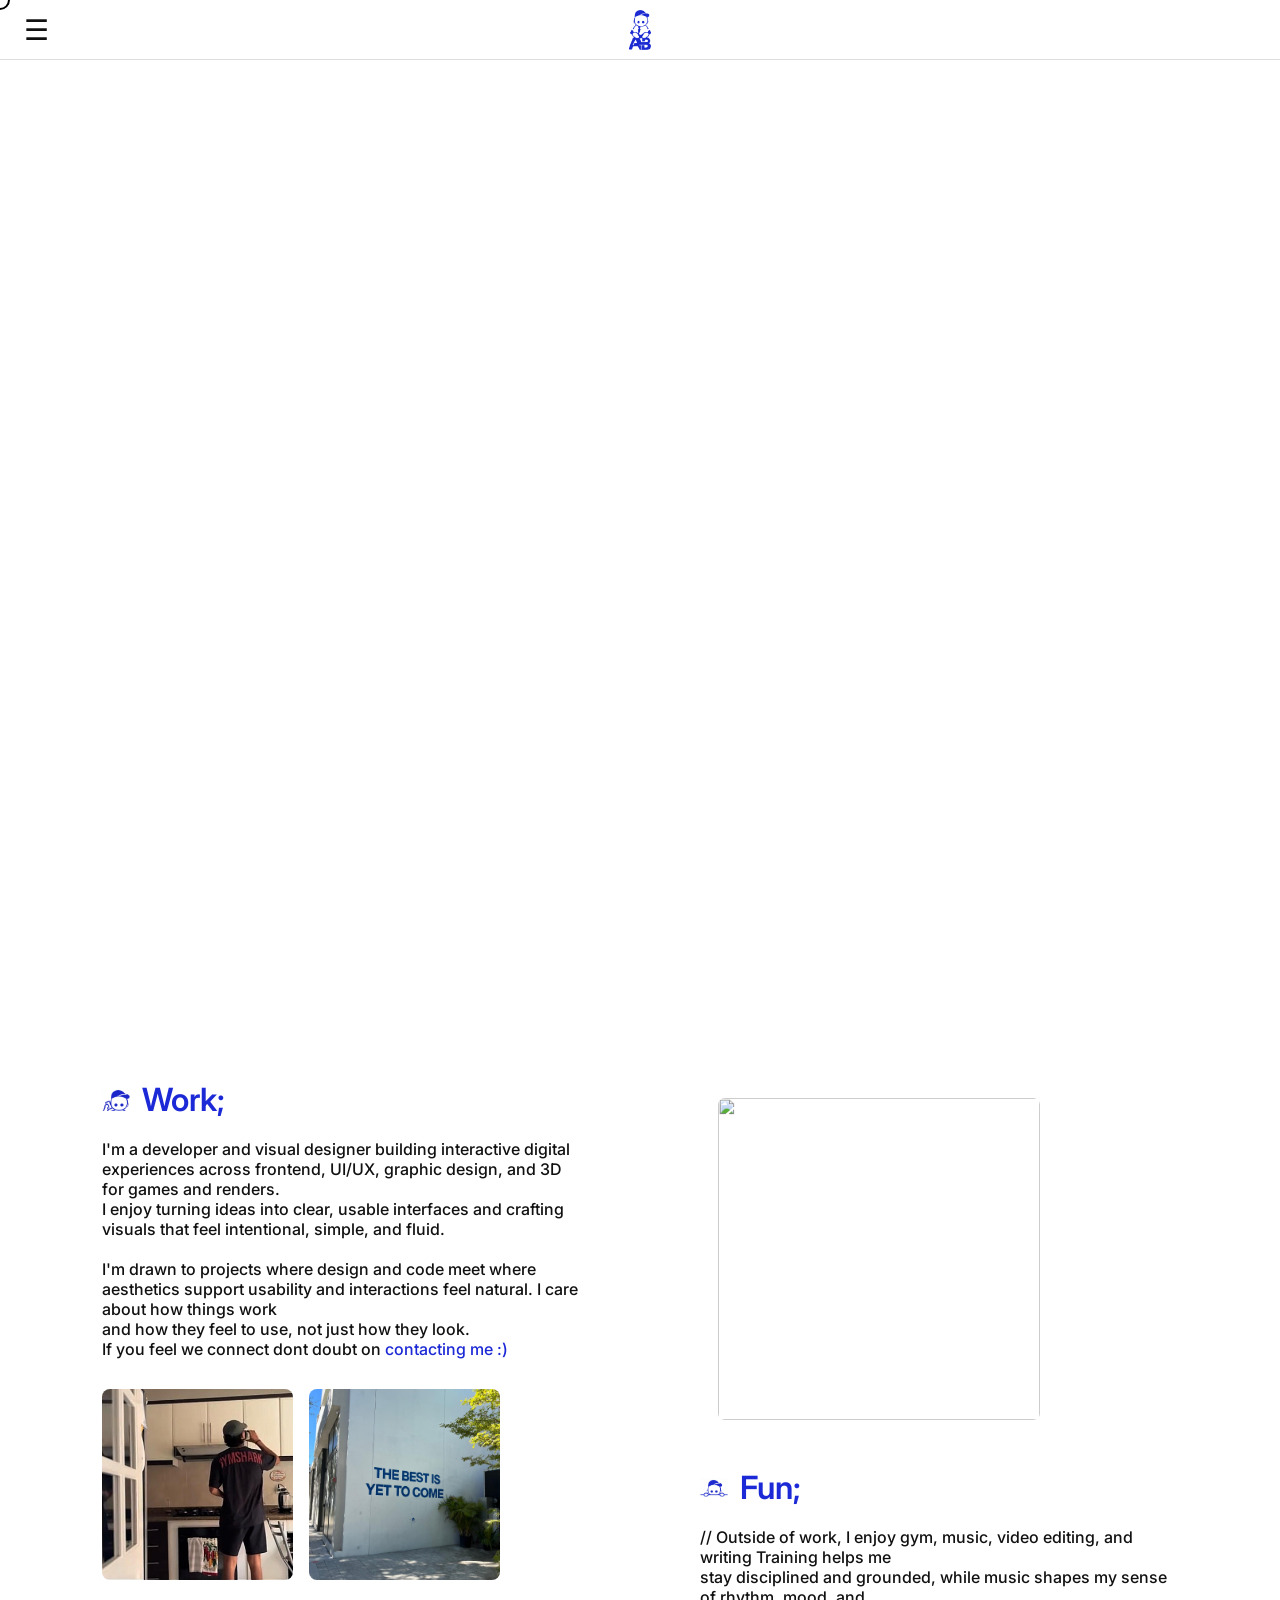
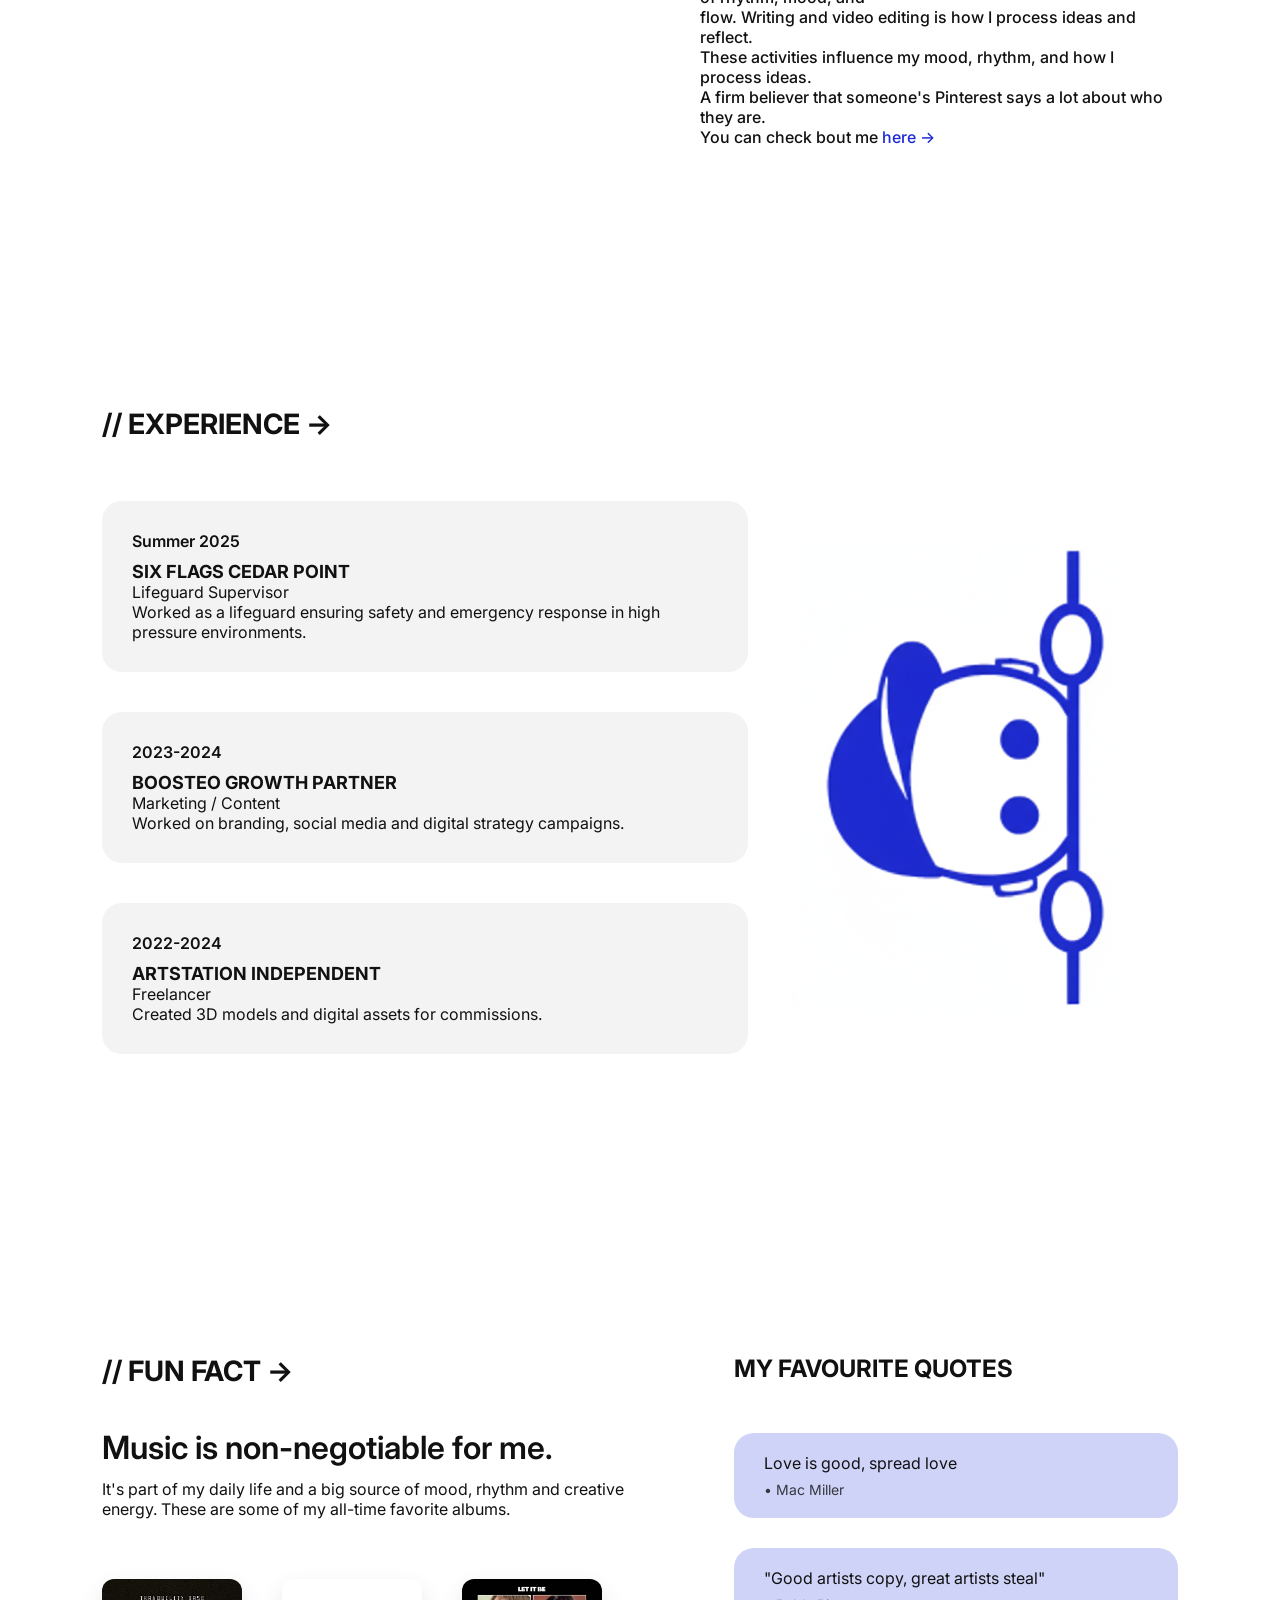
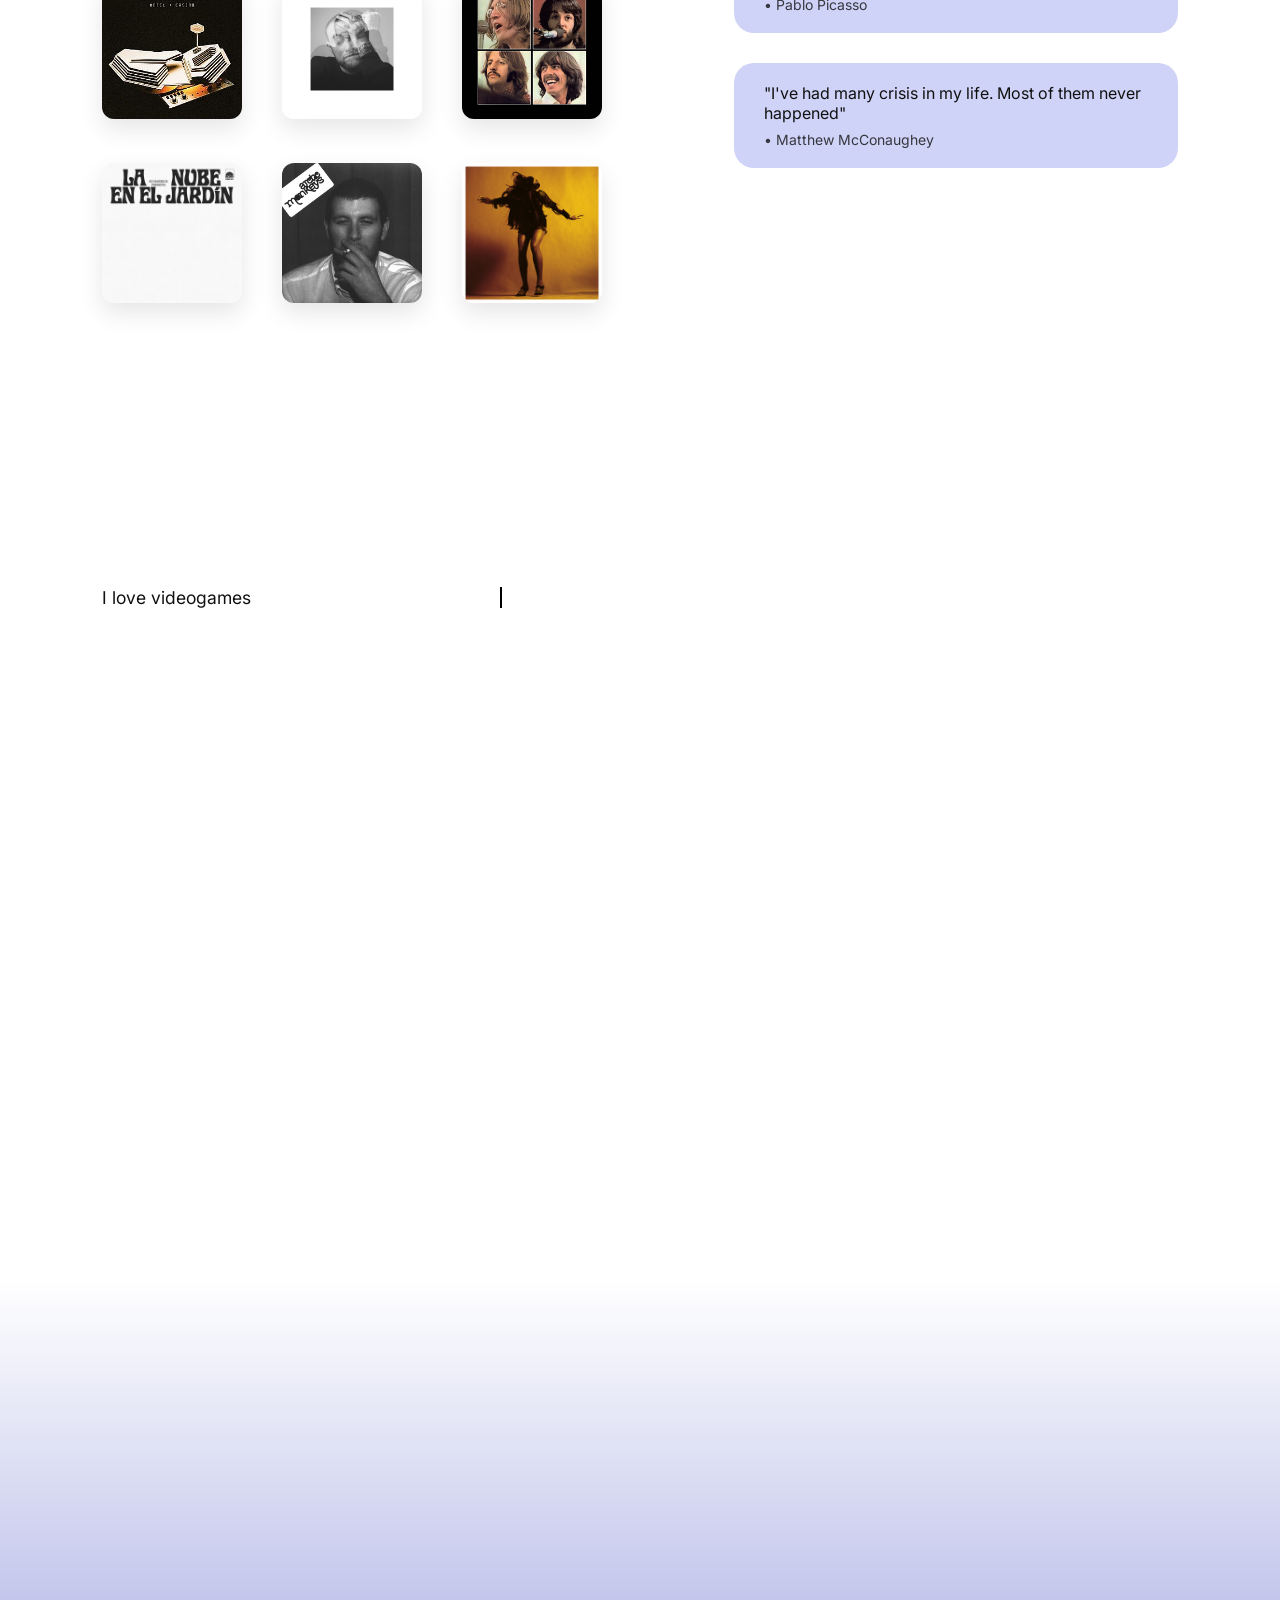
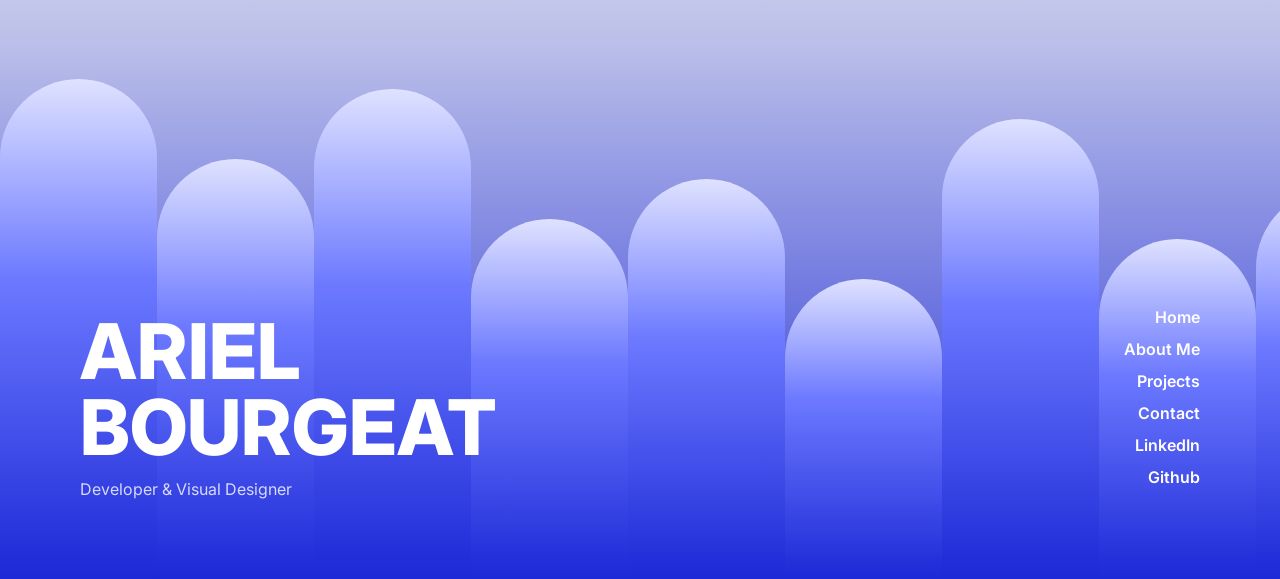
==== About.html @ d5c28a36 "Add files via upload" ====
<!DOCTYPE html>

<body id="about">
    <head>
        <meta charset="UTF-8" />
        <meta name="viewport" content="width=device-width, initial-scale=1.0"/>
        <title>Ariel Bourgeat - About</title>
        <link rel="stylesheet" href="about.css">
        <link rel="stylesheet" href="styles.css">
        <link rel="icon" type="png" href="Images/Ariel_Logo-removebg-preview.png">
        <link rel="preconnect" href="https://fonts.googleapis.com">
        <link rel="preconnect" href="https://fonts.gstatic.com" crossorigin>
        <link href="https://fonts.googleapis.com/css2?family=Jersey+10&display=swap" rel="stylesheet">
    </head>

    <div class="custom-cursor"></div>

    <header class="nav">
        
        <div class="menu" onclick="toggleMenu()">☰</div>
    
        <a href="home.html" class="logo">
            <img src="Images/Ariel Logo.png" alt="Ariel Bourgeat">
        </a>
    
        <div class="socials">
            <div class="icon placeholder"></div>
            <div class="icon placeholder"></div>
            <div class="icon placeholder"></div>
        </div>
    </header>
    
    <!-- Overlay Menu -->
<div class="menu-overlay" id="menuOverlay">
    <div class="menu-header">
        <button class="menu-close same-spot" onclick="toggleMenu()">✕</button>
        <h1>ARIEL BOURGEAT</h1>
    </div>

    <div class="menu-content">
        <ul class="menu-links">
            <li><a href="index.html" onclick="toggleMenu()">HOME.</a></li>
            <li><a href="About.html" onclick="toggleMenu()">ABOUT.</a></li>
            <li><a href="projects.html" onclick="toggleMenu()">PROJECTS.</a></li>
            <li><a href="home.html/#contact" onclick="toggleMenu()">CONTACT.</a></li>
        </ul>


        <div class="menu-visuals">
            <div class="binary-bg" id="binaryBg">
                <span>0</span><span>1</span><span>1</span><span>0</span><span>1</span><span>0</span>
                <span>1</span><span>0</span><span>0</span><span>1</span><span>1</span><span>0</span>
                <span>0</span><span>1</span><span>1</span><span>0</span><span>1</span><span>0</span>
            </div>

            <div class="menu-character">
                <img src="Images/logo blanco negro.png" alt="Logoblanconegro" class="">
            </div>
        </div>
    </div>
    <div class="menu-footer">
        2026 All Rights Reserved. Ariel Bourgeat
    </div>
</div>
    
    <!-- ================= HERO ================= -->
    
    <section class="hero-about">

        <div class="hero-wrapper">
    
            <!-- VIDEO DERECHA -->
            <div class="hero-video-container">
                <video autoplay muted playsinline loop class="hero-video">
                    <source src="Videos/upscaled-video.mp4" type="video/mp4">
                </video>
            </div>
    
            <!-- TEXTO SOBRE EL VIDEO -->
            <h1 class="hero-title">
                ENDURE.<br>
                LEARN. BUILD.<br>
                STAY COMMITTED<br>
                TO WHAT MATTERS.
            </h1>
    
            <!-- TEXTO DEBAJO DEL VIDEO -->
            <h2 class="hero-sub">
                STAY JOYFUL<br>
                THROUGH IT ALL.
            </h2>
    
        </div>
    
    </section>
    
    
    <!-- ================= SECTION 2 ================= -->
    
    <section class="about-section-two">
    
        <div class="about-grid">
    
            <!-- COLUMNA 1 -->
            <div class="column-left">
    
                <div class="work-block">
                    <h2 class="section-title">
                        <img src="Images/work.png" class="title-icon">
                        Work;
                    </h2>
                    
    
                    <p>
                        I'm a developer and visual designer building interactive digital experiences across frontend, UI/UX, graphic design, and 3D for games and renders.<br>
                        I enjoy turning ideas into clear, usable interfaces and crafting visuals that feel intentional, simple, and fluid.
                    </p>
                    <br>
                    <p>
                        I'm drawn to projects where design and code meet where aesthetics support usability and interactions feel natural. I care about how things work<br>
                        and how they feel to use, not just how they look.
                    </p>
                    <p>
                        If you feel we connect dont doubt on <a href="home.html#contact">contacting me :)</a>
                    </p>
                    <div class="work-images">
                        <img src="Images/about2.jpeg" alt="">
                        <img src="Images/about5.jpeg" alt="">
                    </div>
                </div>
            </div>
            <!-- COLUMNA 2 -->
            <div class="column-right">
                <div class="image-stack">
                    <img src="Images/Profile.png" alt="">
                    <img src="Images/about3.jpeg" alt="">
                    <img src="Images/about.jpeg" alt="">
                </div>
    
                <div class="fun-block">
                    <h2 class="section-title">
                        <img src="Images/Logo overlooking.png" class="title-icon">
                        Fun;
                    </h2>
                    
    
                    <p>
                        // Outside of work, I enjoy gym, music, video editing, and writing Training helps me<br>
                        stay disciplined and grounded, while music shapes my sense of rhythm, mood, and <br>
                        flow. Writing and video editing is how I process ideas and reflect.
                    </p>
    
                    <p>
                        These activities influence my mood, rhythm, and how I process ideas.
                    </p>
    
                    <p>
                        A firm believer that someone's Pinterest says a lot about who they are.<br> You can check bout me <a href="https://pin.it/2B7hAFpuD">here →</a>
                    </p>
                </div>
    
            </div>
    
        </div>
    
    </section>

    <!----------------------------------SECTION 3------------------------------->
    <section class="experience-section">

        <h2 class="experience-title">// EXPERIENCE →</h2>
    
        <div class="experience-wrapper">
    
            <div class="experience-cards">
    
                <div class="exp-card">
                    <div class="exp-date">Summer 2025</div>
                    <div class="exp-content">
                        <h3>SIX FLAGS CEDAR POINT</h3>
                        <p>Lifeguard Supervisor</p>
                        <p>Worked as a lifeguard ensuring safety and emergency response in high pressure environments.</p>
                    </div>
                </div>
    
                <div class="exp-card">
                    <div class="exp-date">2023-2024</div>
                    <div class="exp-content">
                        <h3>BOOSTEO GROWTH PARTNER</h3>
                        <p>Marketing / Content</p>
                        <p>Worked on branding, social media and digital strategy campaigns.</p>
                    </div>
                </div>
    
                <div class="exp-card">
                    <div class="exp-date">2022-2024</div>
                    <div class="exp-content">
                        <h3>ARTSTATION INDEPENDENT</h3>
                        <p>Freelancer</p>
                        <p>Created 3D models and digital assets for commissions.</p>
                    </div>
                </div>
    
            </div>
    
            <!-- PERSONAJE DERECHA -->
            <img src="Images/Logo overlooking.png" class="experience-character">
    
        </div>
    
    </section>
    
    <!-- ================= SECTION 4  ================= -->

    <section class="funfact-section">
        <div class="funfact-wrapper">
            <!-- COLUMNA IZQUIERDA -->
            <div class="funfact-left">
                <h2 class="funfact-title">// FUN FACT →</h2>
                <h3 class="music-title">
                    Music is non-negotiable for me.
                </h3>
                <p class="music-desc">
                    It's part of my daily life and a big source of mood, rhythm and creative energy.
                    These are some of my all-time favorite albums.
                </p>

                <div class="album-grid">
                    <a href="https://youtu.be/Muil_PtJURY?si=k_fV_kt-bFkXXoh3" target="_blank" class="album">
                        <img src="Images/Tranquility_Base_Hotel_&_Casino_(AM).jpg">
                    </a>
                    <a href="https://youtu.be/aIHF7u9Wwiw?si=0cyxYY5f_X4BJDoI" target="_blank" class="album">
                        <img src="Images/CirclesAlbum.jpg">
                    </a>
                    <a href="https://youtu.be/IKJqecxswCA?si=bqxoQWLYSgScg2bm" target="_blank" class="album">
                        <img src="Images/The_Beatles_-_Let_It_Be.png">
                    </a>
                    <a href="https://youtu.be/YsFDafxw9r0?si=499XhURv1q0IE6_l" target="_blank" class="album">
                        <img src="Images/lanubeeneljardin.jpg">
                    </a>
                    <a href="https://youtu.be/zMupng6KQeE?si=nrQPqZ1MVj_67lpp" target="_blank" class="album">
                        <img src="Images/whateverpeoplesayAlbum.jpg">
                    </a>
                    <a href="https://youtu.be/s8LtrwbEUow?si=ntCG9RtIU_U6tyEm" target="_blank" class="album">
                        <img src="Images/Everything_You've_Come_to_Expect_(Front_Cover).png">
                    </a>
                </div>
            </div>
            <!-- COLUMNA DERECHA -->
            <div class="quotes-right">
                <h2 class="quotes-title">MY FAVOURITE QUOTES</h2>
                <div class="quote-card" data-note="Because love should always expand, not. Love is the force that keep us moving doesnt matter if it is toward a life partner, a goal, job or family, love make us humans keep moving, and I LOVE that.">
                    Love is good, spread love
                    <span>• Mac Miller</span>
                </div>
                <div class="quote-card" data-note="It reminds me that inspiration is transformation. Doesnt mean take others job but understand it and apply it to make it into your own style; that creates originality.">
                    "Good artists copy, great artists steal"
                    <span>• Pablo Picasso</span>
                </div>
                <div class="quote-card" data-note="As an overthinker in a daily basis, this quote just makes me be in the present and not stay in my head; if your gonna think a lot you might as well think of the good outcomes.">
                    "I've had many crisis in my life. Most of them never happened"
                    <span>• Matthew McConaughey</span>
                </div>
                <!-- POST-IT -->
                <div class="postit" id="postit"></div>
            </div>
        </div>
    </section>

    <section class="about-fun" id="funSection">

        <div class="about-fun-left">
            
            <!-- Texto animado -->
            <p class="fun-intro typing"></p>
        
            <div class="fun-secondary hidden">
                <div class="fun-secondary-content">
                    <img src="Images/GameChar.png" class="fun-char" alt="Game Character">
                
                    <p>
                        Enjoy a tune!<br>
                        Play a bit,<br>
                        And lets chat!
                    </p>
                </div>
            </div>
        
            <!-- Reproductor -->
            <div class="music-player hidden">

                <div class="track">
                    <img src="Images/TVGIRL.png" alt="Loving Machine">
                    
                    <div class="player-info">
                    <p class="track-title">Loving Machine – TV Girl</p>
                    
                    <button id="playBtn">▶</button>
                    
                    <div class="progress-container">
                        <div class="progress-bar"></div>
                    </div>
                    
                    <div class="time">
                        <span id="currentTime">0:00</span>
                        <span id="duration">0:00</span>
                    </div>
                    </div>
                </div>
                
                    <audio id="audio">
                        <source src="Audio/loving-machine.mp3" type="audio/mpeg">
                    </audio>
                </div>
        
            <!-- Mini formulario -->
            <form class="mini-contact hidden">
                <input type="text" placeholder="Name:" required>
                <input type="email" placeholder="Email:" required>
                <textarea placeholder="Tell me a secret"></textarea>
                <button type="submit">Send</button>
            </form>
        
        </div>
        
        <div class="about-fun-right hidden" id="gameContainer">
            <canvas id="flappyGame"></canvas>
        </div>
        
    </section>

    <!-- ===== FOOTER HOME ===== -->
    <footer class="footer-home" id="footerHome">
        <div class="footer-bubbles"></div>
        <div class="footer-rectangles">
            <div class="rect r1"></div>
            <div class="rect r2"></div>
            <div class="rect r3"></div>
            <div class="rect r4"></div>
            <div class="rect r5"></div>
            <div class="rect r6"></div>
            <div class="rect r7"></div>
            <div class="rect r8"></div>
            <div class="rect r9"></div>
            <div class="rect r10"></div>
            <div class="rect r11"></div>
            <div class="rect r12"></div>    
            <div class="rect r13"></div>     
        </div>
        <div class="footer-content">
            <div class="footer-left">
                <h2 class="footer-name">ARIEL<br>BOURGEAT</h2>
                <p class="footer-role">Developer & Visual Designer</p>
            </div>

            <div class="footer-menu">
                <ul>
                    <li><a href="index.html">Home</a></li>
                    <li><a href="About.html">About Me</a></li>
                    <li><a href="projects.html">Projects</a></li>
                    <li><a href="index.html#contact">Contact</a></li>
                    <li><a href="#">LinkedIn</a></li>
                    <li><a href="#">Github</a></li>
                </ul>
            </div>
        </div>
    </footer>

    <script src="script.js"></script>
    <script src="about.js"></script>
    
    </body>
---- about.css ----
/* ================= BASE ================= */

body#about {
    margin: 0;
    background: white;
    overflow-x: hidden;
}

/* ocultar scrollbar pero mantener scroll */
html {
    scrollbar-width: none;
}

html::-webkit-scrollbar {
    display: none;
}




/* Header */
.nav {
    height: 60px;
    padding: 0 24px;
    display: grid;
    grid-template-columns: 1fr auto 1fr;
    align-items: center;
    position: sticky;
    top: 0;
    background: white;
    z-index: 1000;
    border-bottom: 1px solid #ddd;
}

.nav .socials {
    justify-self: end;
}

.menu {
    font-size: 28px;
    cursor: none;
}

.logo {
    display: flex;
    align-items: center;
    justify-content: center;
    justify-self: center;
    width: 40px;
    height: 40px;
    max-width: 40px;
    max-height: 40px;
    border-radius: 10%;
    overflow: hidden;
    text-decoration: none;
    transition: opacity 0.2s;
}

.logo:hover {
    opacity: 0.85;
}

.logo img {
    width: 100%;
    height: 100%;
    object-fit: contain;
}

.socials {
    display: flex;
    gap: 12px;
}

.icon {
    width: 20px;
    height: 20px;
    border-radius: 50%;
}

/* ================= HERO ================= */

.hero-about {
    height: 100vh;
    position: relative;
    overflow: hidden;
    padding: 0;
}

/* VIDEO pegado literal al borde izquierdo */
.hero-video-container {
    position: absolute;
    right: 0;   /* ahora en la derecha */
    top: 40%;
    transform: translateY(-50%);
}


.hero-video {
    width: 1000px;
    max-width: 60vw;
    aspect-ratio: 16/9;
    object-fit: cover;
    border-radius: 0;

    opacity: 0;
    transform: translateX(80px); /* ahora entra desde la derecha */
    transition: all 1s ease;
}


/* TEXTO GRANDE IZQUIERDA (más arriba) */
.hero-title {
    position: absolute;
    left: 6vw;
    top:15%;

    font-size: clamp(60px, 7vw, 120px);
    font-weight: 800;
    line-height: 1.05;

    background: linear-gradient(to right, #1C29D6, #8F96F2);
    -webkit-background-clip: text;
    -webkit-text-fill-color: transparent;

    opacity: 0;
    transform: translateY(80px);
    transition: all 1s ease;
}


/* TEXTO DEBAJO DEL VIDEO (más grande) */
.hero-sub {
    position: absolute;
    right: 0;             /* alineado al video */
    top: calc(40% + 280px); /* debajo del video */
    width: 60vw;

    text-align: right;
    font-size: clamp(62px, 8vw, 80px);
    font-weight: 800;

    background: linear-gradient(to right, #1C29D6, #1C29D6);
    -webkit-background-clip: text;
    -webkit-text-fill-color: transparent;

    opacity: 0;
    transform: translateY(40px);
    transition: all 1s ease;
}
.hero-title,
.hero-sub {
    opacity: 0;
}

.hero-sub.active {
    opacity: 1;
    transform: translateY(0);
}


.hero-video.active {
    opacity: 1;
    transform: translateX(0);
}

.hero-title.active {
    opacity: 1;
    transform: translateY(0);
}

.hero-sub.active {
    opacity: 1;
    transform: translateY(0);
}


/* ================= SECTION 2 ================= */

.section-title {
    font-size: 36px;
    color: #1C29D6;
    font-weight: 600;
    display: flex;
    align-items: center;
    gap: 12px;
}

.title-icon {
    width: 28px;
    height: 28px;
    object-fit: contain;
}


.about-section-two {
    padding: 120px 8vw;
}

.about-grid {
    display: grid;
    grid-template-columns: 1fr 1fr;
    gap: 120px;
}

/* Work */

.work-block h2,
.fun-block h2 {
    font-size: 32px;
    margin-bottom: 20px;
}

.work-block p,
.fun-block p {
    font-size: 16px;
    font-weight: 500;
}

.fun-block{
    margin-top: 30px;
}

.work-images {
    display: flex;
    gap: 16px;
    margin-top: 30px;
}

.work-images img {
    width: 40%;
    aspect-ratio: 1;
    object-fit: cover;
    border-radius: 8px;
}


.image-stack {
    display: grid;
    grid-template-columns: 1fr 1fr;
    grid-template-rows: 1fr 1fr;
    gap: 16px;
    width: 75%;
}

.image-stack img {
    width: 100%;
    height: 100%;
    aspect-ratio: 1;
    transform: scale(0.9);
    object-fit: cover;
    border-radius: 8px;
}


.image-stack img:nth-child(1) {
    grid-column: 1 / 2;
    grid-row: 1 / 3;  
}

/* Las dos derechas */
.image-stack img:nth-child(2) {
    grid-column: 2 / 3;
    grid-row: 1 / 2;
}

.image-stack img:nth-child(3) {
    grid-column: 2 / 3;
    grid-row: 2 / 3;
}

.work-block a {
    color: #1C29D6;
    text-decoration: none;
    position: relative;
}

.fun-block a {
    color: #1C29D6;
    text-decoration: none;
    position: relative;
}

.work-block a::after {
    content: "";
    position: absolute;
    left: 0;
    bottom: 2px;
    width: 0%;
    height: 2px;
    background: #1C29D6;
    transition: 0.3s ease;
}

.fun-block a::after{
    content: "";
    position: absolute;
    left: 0%;
    bottom: -2px;
    width: 0%;
    height: 2px;
    background: #1C29D6;
    transition: 0.3s ease;
}

.work-block a:hover::after {
    width: 100%;
}

.fun-block a::hover::after{
    width: 100%;
}



/* ================= RESPONSIVE ================= */

@media (max-width: 1000px) {

    .hero-container {
        grid-template-columns: 1fr;
    }

    .hero-sub {
        text-align: left;
    }

    .about-grid {
        grid-template-columns: 1fr;
        gap: 80px;
    }
}

/* ================= EXPERIENCE ================= */

.experience-section {
    padding: 140px 8vw;
    position: relative;
    overflow: hidden;
}

.experience-title {
    font-size: 28px;
    margin-bottom: 60px;
}

.experience-wrapper {
    display: flex;
    justify-content: space-between;
    position: relative;
}

.experience-cards {
    width: 60%;
    display: flex;
    flex-direction: column;
    gap: 40px;
}

.exp-card {
    background: #f3f3f3;
    padding: 30px;
    border-radius: 20px;

    opacity: 0;
    transform: translateY(60px);
    transition: all 0.8s ease;
}

.exp-card.visible {
    opacity: 1;
    transform: translateY(0);
}

.exp-date {
    font-weight: 600;
    margin-bottom: 10px;
}

.exp-content h3 {
    margin: 0;
    font-size: 18px;
}

.experience-character {
    position: absolute;
    top: 50%;
    right: -150px; 
    transform: translateY(-50%) rotate(-90deg);
    height: 320px; 
    pointer-events: none;

    opacity: 0;
    transition: right 1s cubic-bezier(.77,0,.18,1), opacity 1s ease;
}

.experience-character.visible {
    right: -10px; 
    opacity: 1;
}

/* ================= FUN FACT  ================= */

.funfact-section {
    padding: 160px 8vw;
    background: white;
}

.funfact-wrapper {
    display: grid;
    grid-template-columns: 1.2fr 1fr;
    gap: 100px;
}

.funfact-title {
    font-size: 28px;
    margin-bottom: 40px;
}

.music-title {
    font-size: 32px;
    font-weight: 600;
    margin-bottom: 12px;
}

.music-desc {
    font-size: 16px;
    margin-bottom: 60px;
    max-width: 600px;
}

.album-grid {
    display: grid;
    grid-template-columns: repeat(3, 140px);
    gap: 40px;
}

.album {
    display: block;
    transition: transform 0.4s cubic-bezier(.77,0,.18,1);
}

.album img {
    width: 140px;
    height: 140px;
    object-fit: cover;
    border-radius: 12px;
    box-shadow: 0 10px 25px rgba(0,0,0,0.1);
}

/* HOVER ELEVACIÓN */
.album:hover {
    transform: translateY(-12px) scale(1.05);
}

.quotes-right {
    position: relative;
}

.quotes-title {
    font-size: 24px;
    margin-bottom: 50px;
}

.quote-card {
    background: #cfd3f7;
    padding: 20px 30px;
    border-radius: 20px;
    margin-bottom: 30px;
    cursor: pointer;
    transition: 0.3s ease;
}

.quote-card span {
    display: block;
    margin-top: 8px;
    font-size: 14px;
    opacity: 0.8;
}

.quote-card:hover {
    transform: scale(1.03);
}

.postit {
    position: absolute;
    top: 120px;
    right: -40px;
    width: 220px;
    padding: 20px;
    background: #fff8a6;
    border-radius: 6px;
    box-shadow: 0 20px 40px rgba(0,0,0,0.15);
    font-size: 14px;
    line-height: 1.4;
    transform: rotate(-3deg) scale(0);
    transform-origin: top right;
    transition: 0.4s ease;
}

.postit.active {
    transform: rotate(-3deg) scale(1);
}

.about-fun {
    display: grid;
    grid-template-columns: 1fr 1fr;
    padding: 120px 8%;
    background: #ffff;
    gap: 80px;
}

.about-fun-left {
    display: flex;
    flex-direction: column;
    gap: 30px;
}

.about-fun-right {
    display: flex;
    justify-content: center;
    align-items: center;
}

.typing {
    font-size: 1.1rem;
    max-width: 400px;
    border-right: 2px solid black;
    white-space: pre-line;
    overflow: hidden;
}

.fun-secondary-content {
    display: flex;
    align-items: center;
    gap: 20px;
}

.fun-char {
    width: 55px;
    height: 55px;
    object-fit: contain;
    font-weight: 500;
}

.hidden {
    opacity: 0;
    transform: translateY(20px);
    transition: all 0.6s ease;
}

.show {
    opacity: 1;
    transform: translateY(0);
}

  /* Player */
.track {
    display: flex;
    gap: 15px;
    align-items: center;
}

.track img {
    width: 80px;
}

.track-title {
    font-weight: 1000;
    font-size: 45px;
    color: #2434d3;
}

#playBtn {
    background: #2434d3;
    color: white;
    border: none;
    padding: 8px 14px;
    cursor: pointer;
}

.player-info {
    display: flex;
    flex-direction: column;
    gap: 8px;
}

.progress-container {
    width: 250px;
    height: 6px;
    background: #ddd;
    cursor: pointer;
    position: relative;
}

.progress-bar {
    height: 100%;
    width: 0%;
    background: #2434d3;
    transition: width 0.1s linear;
}

.time {
    font-size: 0.8rem;
    display: flex;
    justify-content: space-between;
    width: 250px;
}

 /* Form */
.mini-contact {
    display: flex;
    flex-direction: column;
    gap: 10px;
}

.mini-contact input,
.mini-contact textarea {
    border: none;
    border-bottom: 1px solid black;
    background: transparent;
    padding: 8px 0;
}

.mini-contact textarea {
    border: 1px solid black;
    min-height: 80px;
    padding: 8px;
}

.mini-contact button {
    width: 120px;
    padding: 10px;
    border: 1px solid black;
    background: transparent;
    cursor: pointer;
}


#flappyGame {
    font-family: "Jersey 10", sans-serif;
    font-weight: 400;
    font-style: normal;
    background: linear-gradient(to top, #666ff4, #b4b8eb, #ffff);;
    border: 2px solid black;
    border-radius: 2%;
}
---- styles.css ----
@import url('https://fonts.googleapis.com/css2?family=Inter:wght@300;400;600;700&display=swap');

* {
    box-sizing: border-box;
    margin: 0;
    padding: 0;
    font-family: 'Inter', sans-serif;
}

html {
    scroll-behavior: smooth;
}

body {
    background: #fff;
    color: #111;
    height: 200vh;
    cursor: none;
}

a, button {
    cursor: none;
}

.custom-cursor {
    position: fixed;
    width: 20px;
    height: 20px;
    border: 2px solid #000;
    border-radius: 50%;
    pointer-events: none;
    z-index: 9999;
    transform: translate(-50%, -50%);
    transition: width 0.2s ease, height 0.2s ease, border-width 0.2s ease, border-color 0.2s ease, background 0.2s ease;
    background: transparent;
}

.custom-cursor.filled {
    background: #000;
    border-color: #000;
    width: 12px;
    height: 12px;
    border-width: 0;
    animation: fillFromCenter 0.3s ease-out;
}

/* Cursor blanco cuando el menú está abierto */
body.menu-open .custom-cursor {
    border-color: #fff;
}

body.menu-open .custom-cursor.filled {
    background: #fff;
    border-color: #fff;
    animation: fillFromCenterWhite 0.3s ease-out;
}

@keyframes fillFromCenter {
    0% {
        width: 20px;
        height: 20px;
        background: transparent;
    }
    100% {
        width: 12px;
        height: 12px;
        background: #000;
    }
}

@keyframes fillFromCenterWhite {
    0% {
        width: 20px;
        height: 20px;
        background: transparent;
    }
    100% {
        width: 12px;
        height: 12px;
        background: #fff;
    }
}

@keyframes fillFromCenterWhite {
    0% {
        width: 20px;
        height: 20px;
        background: transparent;
    }
    100% {
        width: 12px;
        height: 12px;
        background: #fff;
    }
}

/* Scrollbar */
::-webkit-scrollbar {
    width: 10px;
}
::-webkit-scrollbar-track {
    background: #353535;
}
::-webkit-scrollbar-thumb {
    background: #1c29d6;
    border-radius: 20px;
}

/* Header */
.nav {
    height: 60px;
    padding: 0 24px;
    display: grid;
    grid-template-columns: 1fr auto 1fr;
    align-items: center;
    position: sticky;
    top: 0;
    background: white;
    z-index: 1000;
    border-bottom: 1px solid #ddd;
}

.nav .socials {
    justify-self: end;
}

.menu {
    font-size: 28px;
    cursor: none;
}

.logo {
    display: flex;
    align-items: center;
    justify-content: center;
    justify-self: center;
    width: 40px;
    height: 40px;
    max-width: 40px;
    max-height: 40px;
    border-radius: 10%;
    overflow: hidden;
    text-decoration: none;
    transition: opacity 0.2s;
}

.logo:hover {
    opacity: 0.85;
}

.logo img {
    width: 100%;
    height: 100%;
    object-fit: contain;
}

.socials {
    display: flex;
    gap: 12px;
}

.icon {
    width: 20px;
    height: 20px;
    border-radius: 50%;
}

.socials {
    display: flex;
    gap: 16px;
    align-items: center;
}

.icon {
    width: 22px;
    height: 22px;
    display: flex;
    align-items: center;
    justify-content: center;
    transition: transform 0.2s ease, opacity 0.2s ease;
}


.icon img {
    width: 100%;
    height: 100%;
    object-fit: contain;
}

.icon:hover {
    transform: scale(1.15);
    opacity: 0.8;
}
/* Pinterest + Instagram más grandes */
.icon img[alt="Pinterest"],
.icon img[alt="Instagram"] {
    transform: scale(1.5);
}

/* Hero */
.hero {
    display: grid;
    grid-template-columns: 1fr 1fr;
    height: 400px;
}

.hero-left {
    padding: 48px;
    background:rgb(242, 69, 69);
    display: flex;
    flex-direction: column;
    justify-content: center;
    align-items: flex-start;
}

.name {
    font-size: clamp(48px, 6vw, 76px);
    font-weight: 800;
    letter-spacing: -0.02em;
    margin: 0 0 12px 0;
    text-align: left;
    transition: opacity 1s ease;
    color: white;
}

.role {
    font-size: clamp(26px, 1.6vw, 32px);
    font-weight: 500;
    opacity: 1;
    margin: 0;
    text-align: left;
    color: white;
}

.hero-right {
    background: #222;
    display: flex;
    align-items: center;
    justify-content: center;
    overflow: hidden;
}

.image-mock {
    position: relative;
    width: 100%;
    height: 100%;
    min-height: 100%;
}

.hero-image {
    position: absolute;
    inset: 0;
    background: #1a1a1a8a url('Images/ariel-bourgeat-alines-building-1.jpg') center / cover no-repeat;
}

.hero-quote {
    position: absolute;
    top: 50%;
    left: 50%;
    transform: translate(-50%, -50%);
    margin: 0;
    padding: 24px;
    max-width: 420px;
    width: 85%;
    color: white;
    font-size: clamp(20px, 2.8vw, 32px);
    line-height: 1.35;
    text-align: center;
    z-index: 1;
}

.hero-quote span {
    display: block;
    margin-top: 12px;
    font-size: 0.75em;
    opacity: 0.85;
}

blockquote {
    font-size: 20px;
    max-width: 220px;
}
blockquote span {
    display: block;
    margin-top: 6px;
    opacity: 0.7;
}

/* Intro */
.intro {
    padding: 80px 48px;
    display: grid;
    grid-template-columns: 1fr 1fr;
    align-items: center;
    gap: 48px;
}

.intro-right {
    display: flex;
    justify-content: center;
    align-items: center;
}

.intro-text {
    max-width: 700px;
}

.intro-text h2 {
    font-size: 32px;
    margin-bottom: 24px;
}

.code {
    color: #1c29d6;
    margin-right: 6px;
}

.intro-text p {
    margin-bottom: 16px;
    line-height: 1.7;
    font-size: 15px;
}

.more-text {
    margin-top: 32px;
    font-size: 14px;
    opacity: 0.7;
}

/* More Button */
.more-btn {
    display: flex;
    flex-direction: column;
    align-items: center;
    gap: 20px;
    flex-shrink: 0;
    text-decoration: none;
    color: inherit;
}

.arrow {
    font-size: 40px;
    line-height: 1;
}

.pill {
    border: 2px solid #111;
    border-radius: 40px;
    padding: 20px 16px;
    text-align: center;
    font-weight: 600;
    font-size: 22px;
    line-height: 1.2;
    letter-spacing: 3px;
    cursor: none;
    transition: 0.2s;
}
.pill:hover {
    background: #1c29d6;
    color: white;
    border-color: #1c29d6;
}

/* Selected Works */
.works {
    padding: 80px 48px 300px;
    background: white;
}

.works-header {
    display: flex;
    align-items: center;
    gap: 16px;
    margin-bottom: 48px;
}

.works-title {
    display: flex;
    align-items: center;
    gap: 10px;
}

.works-icon {
    width: 40px;
    height: 40px;
    display: flex;
    align-items: center;
    justify-content: center;
}

.works-icon-img {
    width: 100%;
    height: 100%;
    object-fit: contain;
    display: block;
}

.works-line {
    flex: 1;
    height: 1px;
    background: #111;
    margin-left: 20px;
}

.works-list {
    display: flex;
    flex-direction: column;
}

.work-item {
    position: relative;
    padding: 28px 0;
    border-bottom: 1px solid #111;
    font-size: 18px;
    font-weight: 600;
    cursor: none;
    overflow: hidden;
    transition: padding 0.3s ease;
}

.work-item:hover {
    padding-bottom: 160px;
}

.work-item span {
    position: relative;
    display: inline-block;
    transition: 0.25s ease;
}

.work-item:hover span {
    color: #1c29d6;
    text-decoration: underline;
    transform: translateX(20px);
}


.work-preview {
    position: absolute;
    right: 0;
    top: 50%;
    transform: translateY(-50%);
    width: 300px;
    height: 120px;
    opacity: 0;
    transition: 0.3s ease;
}

.work-item:hover .work-preview {
    opacity: 1;
}


.preview-block {
    width: 100%;
    height: 100%;
    background: #e0e0e0;
    border-radius: 6px;
}

.preview-img {
    object-fit: cover;
    display: block;
}

/* CTA */
.works-cta {
    margin-top: 80px;
    display: flex;
    flex-direction: column;
    align-items: center;
    gap: 24px;
}

.scroll-down-btn {
    display: flex;
    align-items: center;
    justify-content: center;
    width: 48px;
    height: 48px;
    border: 1px solid #111;
    border-radius: 50%;
    background: transparent;
    color: #111;
    font-size: 24px;
    text-decoration: none;
    cursor: none;
    transition: 0.25s ease;
    animation: scroll-bounce 2s ease-in-out infinite;
}

.scroll-down-btn:hover {
    background: #1c29d6;
    color: white;
    border-color: #1c29d6;
    animation: none;
    transform: translateY(4px);
}

@keyframes scroll-bounce {
    0%, 100% { transform: translateY(0); }
    50% { transform: translateY(6px); }
}

.view-work-btn {
    padding: 14px 32px;
    border-radius: 999px;
    border: 1px solid #111;
    background: transparent;
    font-weight: 600;
    letter-spacing: 1px;
    cursor: none;
    transition: 0.25s ease;
}

.view-work-btn:hover {
    background: #1c29d6;
    color: white;
    border-color: #1c29d6;
}

/* Responsive */
@media (max-width: 900px) {
    .hero {
        grid-template-columns: 1fr;
        height: auto;
    }

    .intro {
        flex-direction: column;
        gap: 40px;
    }

    .work-preview {
        position: relative;
        width: 100%;
        margin-top: 16px;
    }

    .work-item:hover {
        padding-bottom: 24px;
    }
}

/* Contact */
.contact {
    padding: 80px 400px 300px;
    box-sizing: border-box;
    background: white;
    color: black;
    display: grid;
    grid-template-columns: 1fr 1fr;
    gap: 40px;
    align-items: start;
}

.contact-left h3 {
    font-size: 42px;
    font-weight: 700;
    letter-spacing: 1px;
}

.contact-line {
    width: 80px;
    height: 2px;
    background: black;
    margin: 24px 0 40px;
}

.contact-links li {
    list-style: none;
    margin-bottom: 20px;
}

.contact-links a {
    font-size: 22px;
    font-weight: 700;
    color: black;
    text-decoration: none;
    transition: 0.2s ease;
    cursor: none;
}

.contact-links a:hover {
    color: #1c29d6;
    text-decoration: underline;
}

.contact-right {
    display: flex;
    flex-direction: column;
    align-items: center;
    justify-content: flex-start;
}

.contact-image-wrap {
    display: flex;
    flex-direction: column;
    align-items: center;
    gap: 0;
}

.contact-character {
    position: relative;
    display: inline-block;
}

.contact-illustration-img {
    display: block;
    max-width: 220px;
    width: 100%;
    height: auto;
    object-fit: contain;
    border-radius: 12px;
}

.contact-eye {
    position: absolute;
    width: 16px;
    height: 16px;
    border-radius: 50%;
    background: #1c29d6;
    box-shadow: 0 0 0 0px #111;
    display: flex;
    align-items: center;
    justify-content: center;
    transform: translate(var(--eye-translate-x, 0px), var(--eye-translate-y, 0px));
    transition: transform 0.08s ease-out;
}

.contact-eye::before {
    content: none;
}

.contact-eye-left {
    top: 34%;
    left: 36%;
}

.contact-eye-right {
    top: 34%;
    left: 60%;
}

.contact-character.eyes-excited .contact-eye {
    -webkit-mask-image: conic-gradient(transparent 0 35deg, #000 35deg 325deg, transparent 325deg 360deg);
    mask-image: conic-gradient(transparent 0 35deg, #000 35deg 325deg, transparent 325deg 360deg);
    animation: pacman-chomp 0.35s ease-in-out infinite;
}

@keyframes pacman-chomp {
    0%, 100% {
        -webkit-mask-image: conic-gradient(transparent 0 18deg, #000 18deg 342deg, transparent 342deg 360deg);
        mask-image: conic-gradient(transparent 0 18deg, #000 18deg 342deg, transparent 342deg 360deg);
    }
    50% {
        -webkit-mask-image: conic-gradient(transparent 0 55deg, #000 55deg 305deg, transparent 305deg 360deg);
        mask-image: conic-gradient(transparent 0 55deg, #000 55deg 305deg, transparent 305deg 360deg);
    }
}

.get-in-touch {
    padding: 14px 52px;
    border-radius: 999px;
    border: 1px solid black;
    background: transparent;
    color: black;
    font-weight: 700;
    letter-spacing: 1px;
    cursor: none;
    transition: 0.25s ease;
}

.get-in-touch:hover {
    background: #1c29d6;
    border-color: #1c29d6;
    color: white;
}

/* ===== MENU OVERLAY ===== */
.menu-overlay {
    position: fixed;
    inset: 0;
    background: black;
    color: white;
    opacity: 0;
    pointer-events: none;
    transition: 0.45s ease;
    z-index: 2000;
    overflow: hidden;
    transform: translateY(-100%);
}

.menu-overlay.open {
    opacity: 1;
    pointer-events: all;
    transform: translateY(0);
}


.menu-header {
    position: absolute;
    top: 12px;
    left: 24px;
    display: flex;
    align-items: center;
    gap: 20px;
}

.menu-close.same-spot {
    font-size: 28px;
    background: none;
    border: none;
    color: white;
    cursor: none;
}

.menu-header h1 {
    font-size: 48px;
    font-weight: 800;
}

.menu-content {
    position: absolute;
    inset: 0;
    display: grid;
    grid-template-columns: 1fr 1fr;
    padding: 120px;
}

.menu-links {
    list-style: none;
    display: flex;
    flex-direction: column;
    gap: 28px;
}

.menu-links a {
    color: white;
    font-size: 40px;
    font-weight: 700;
    text-decoration: none;
    transition: 0.2s ease;
    cursor: none;
}

.menu-links a:hover {
    font-family: "JetBrains Mono", monospace;
    letter-spacing: 2px;
}

.menu-visuals {
    position: relative;
}

.menu-character {
    width: 240px;
    height: 240px;
    position: absolute;
    top: 50%;
    left: 50%;
    transform: translate(-50%, -50%);
    background: transparent;
}

.menu-character img {
    width: 100%;
    height: 100%;
    object-fit: contain;
    display: block;
}

/* Lluvia numeros binarios */
.binary-bg span {
    position: absolute;
    color: white;
    opacity: 0.25;
    font-family: monospace;
    animation: fall linear infinite;
}

@keyframes fall {
    to {
        transform: translateY(110vh);
    }
}

.menu-footer {
    position: absolute;
    bottom: 20px;
    left: 24px;
    font-size: 12px;
    opacity: 0.6;
}

/* Responsive */
@media (max-width: 900px) {
    .menu-content {
        grid-template-columns: 1fr;
        gap: 60px;
        padding: 80px 32px;
    }

    .menu-links a {
        font-size: 28px;
    }

    .contact {
        grid-template-columns: 1fr;
        gap: 60px;
        text-align: center;
    }

    .contact-line {
    margin: 0 auto 48px;
    }
}

.binary-bg {
    position: absolute;
    inset: 0;
    overflow: hidden;
    pointer-events: none; 
}

.binary-bg span {
    position: absolute;
    top: -20px;
    color: white;
    font-family: monospace;
    font-size: 14px;
    animation: fall linear infinite;
}

.menu-header {
    z-index: 10;
}

.menu-close {
    cursor: none;
    pointer-events: all;
}

/* ================= FOOTER  ================= */

.footer-home {
    position: relative;
    height: 100vh;
    overflow: hidden;
    background: linear-gradient(to top, #1c29d6 0%, #bcc0e9 60%, #ffffff 100%);
    display: flex;
    align-items: flex-end;
    padding: 80px;
    color: white;
}

/* Rectángulos pegados y con mismo gradient global */

.footer-rectangles {
    position: absolute;
    bottom: 0;
    width: 100%;
    height: 480px; /* altura máxima total */
    display: flex;
    align-items: flex-end;
    pointer-events: none;
    z-index: 1;
}

/* Gradient GLOBAL compartido */
.footer-rectangles {
    position: absolute;
    bottom: 0;
    left: 0;             
    width: 100%;
    height: 480px;
    display: flex;
    align-items: flex-end;
    justify-content: flex-start;  
    pointer-events: none;
    z-index: 1;
}



/* Rectángulos */
.rect {
    flex: 0 0 auto; /* 👈 todos pegados */
    width: 157px;
    height: 0;
    border-radius: 90px 90px 0 0;
    background: white; 
    position: relative;
    z-index: 2;
}

.rect {
    background: transparent;
    -webkit-mask-image: linear-gradient(black, black);
    mask-image: linear-gradient(black, black);
}

.rect::after {
    content: "";
    position: absolute;
    inset: 0;
    background: linear-gradient(to top, #1c29d6 0%, #6c79ff 60%, #dfe2ff 100%);
}


/* Alturas finales */
.r1 { height: 240px; }
.r2 { height: 320px; }
.r3 { height: 420px; }
.r4 { height: 300px; }
.r5 { height: 380px; }

/* Animación bouncy */
.footer-home.animate .rect {
    animation: bounceUp 0.9s cubic-bezier(.34,1.56,.64,1) forwards;
}

@keyframes bounceUp {
    0% { height: 0; }
    70% { height: 520px; }
    100% { height: var(--final-height); }
}

.r1  { --final-height: 500px; }
.r2  { --final-height: 420px; }
.r3  { --final-height: 490px; }
.r4  { --final-height: 360px; }
.r5  { --final-height: 400px; }
.r6  { --final-height: 300px; }
.r7  { --final-height: 460px; }
.r8  { --final-height: 340px; }
.r9  { --final-height: 390px; }
.r10 { --final-height: 250px; }
.r11 { --final-height: 410px; }
.r12 { --final-height: 350px; }
.r13 { --final-height: 220px; }


/* Contenido */
.footer-content {
    position: relative;
    z-index: 2;
    width: 100%;
    display: flex;
    justify-content: space-between;
    align-items: flex-end;
    opacity: 0;
    transform: translateY(40px);
}

.footer-home.animate .footer-content {
    animation: fadeUp 0.8s ease forwards;
    animation-delay: 0.4s;
}

@keyframes fadeUp {
    to {
        opacity: 1;
        transform: translateY(0);
    }
}

.footer-name {
    font-size: clamp(48px,6vw,80px);
    font-weight: 800;
    line-height: 1;
}

.footer-role {
    margin-top: 12px;
    opacity: 0.8;
}

.footer-menu ul {
    list-style: none;
    text-align: right;
}

.footer-menu li {
    margin-bottom: 12px;
}

.footer-menu a {
    color: white;
    font-weight: 600;
    text-decoration: none;
    transition: 0.25s ease;
}

.footer-menu a:hover {
    opacity: 0.6;
}

/* Burbujas flotando */
.footer-bubbles {
    position: absolute;
    inset: 0;
    pointer-events: none;
    overflow: hidden;
}

.bubble {
    position: absolute;
    bottom: -20px;
    border-radius: 50%;
    background: radial-gradient(circle at 30% 30%, #ffffffaa, #ffffff33);
    animation: rise 6s linear forwards;
}

@keyframes rise {
    to {
        transform: translateY(-110vh);
        opacity: 0;
    }
}

/* Mini explosión */
@keyframes pop {
    0% { transform: scale(1); opacity: 1; }
    60% { transform: scale(1.6); opacity: 0.8; }
    100% { transform: scale(0); opacity: 0; }
}


/* =================  INTRO ================= */

@import url('https://fonts.googleapis.com/css2?family=Manrope:wght@600;800&display=swap');

.intro-overlay {
    position: fixed;
    inset: 0;
    background: #1c29d6; 
    display: flex;
    align-items: center;
    justify-content: center;
    z-index: 99999;
    overflow: hidden;
    pointer-events: all;
}

.intro-content {
    text-align: center;
    color: white;
    z-index: 2;
    opacity: 0;
    transform: translateY(20px);
    animation: introFade 2s ease forwards;
}

@keyframes introFade {
    to {
        opacity: 1;
        transform: translateY(0);
    }
}

.intro-title {
    font-family: 'Manrope', sans-serif;
    font-weight: 800;
    font-size: clamp(40px, 6vw, 80px);
    letter-spacing: -0.02em;
}

.intro-sub {
    font-family: 'Manrope', sans-serif;
    font-weight: 600;
    font-size: 18px;
    margin-top: 16px;
    letter-spacing: 6px;
    opacity: 0.85;
}

/* Forma líquida inferior */

.intro-shape {
    position: absolute;
    bottom: -2px;
    left: 0;
    width: 100%;
    height: 220px;
    fill: #1c29d6;
}

/* Animación de retracción */

.intro-overlay.exit {
    animation: introSlideUp 1s cubic-bezier(.76,0,.24,1) forwards;
}

@keyframes introSlideUp {
    0%   { transform: translateY(0); }
    100% { transform: translateY(-100%); }
}

/* Stretch al salir */
.intro-overlay.exit .intro-shape path {
    animation: liquidPull 0.9s ease forwards;
}

@keyframes liquidPull {
    0% {
        d: path("M0,0 L1440,0 L1440,320 Q1200,260 1000,300 Q800,340 600,300 Q400,260 200,300 Q100,320 0,280 Z");
    }
    100% {
        d: path("M0,0 L1440,0 L1440,320 Q1200,180 1000,220 Q800,260 600,220 Q400,180 200,220 Q100,240 0,200 Z");
    }
}

/* ===== NEWSLETTER SECTION ===== */

.newsletter-section {
    display: flex;
    justify-content: space-between;
    align-items: center;
    padding: 120px 8vw;
    background: #ffff;
    overflow: hidden;
}

/* IZQUIERDA */

.newsletter-title {
    font-size: clamp(60px, 9vw, 130px);
    font-weight: 900;
    color: #2c36d3;
    line-height: 0.9;
}

.newsletter-title span {
    display: block;
    transform: translateX(-120%);
    opacity: 0;
}

/* DERECHA */

.newsletter-right {
    max-width: 500px;
    width: 100%;
}

.newsletter-sub {
    font-size: 22px;
    margin-bottom: 60px;
}

.newsletter-input-wrapper {
    position: relative;
    margin-bottom: 50px;
}

.newsletter-input-wrapper input {
    width: 100%;
    border: none;
    background: transparent;
    font-size: 20px;
    padding: 10px 0;
    outline: none;
}

.newsletter-line {
    position: absolute;
    bottom: 0;
    right: 0;
    height: 2px;
    width: 100%;
    background: #000;
    transform: scaleX(0);
    transform-origin: right;
}

/* BUTTON */

.newsletter-btn {
    padding: 14px 40px;
    border: 1px solid #000;
    border-radius: 40px;
    background: transparent;
    cursor: pointer;
}

.newsletter-btn:hover {
    border-color: #fff;
    background-color: #1c29d6;
    color: #ffff;
}
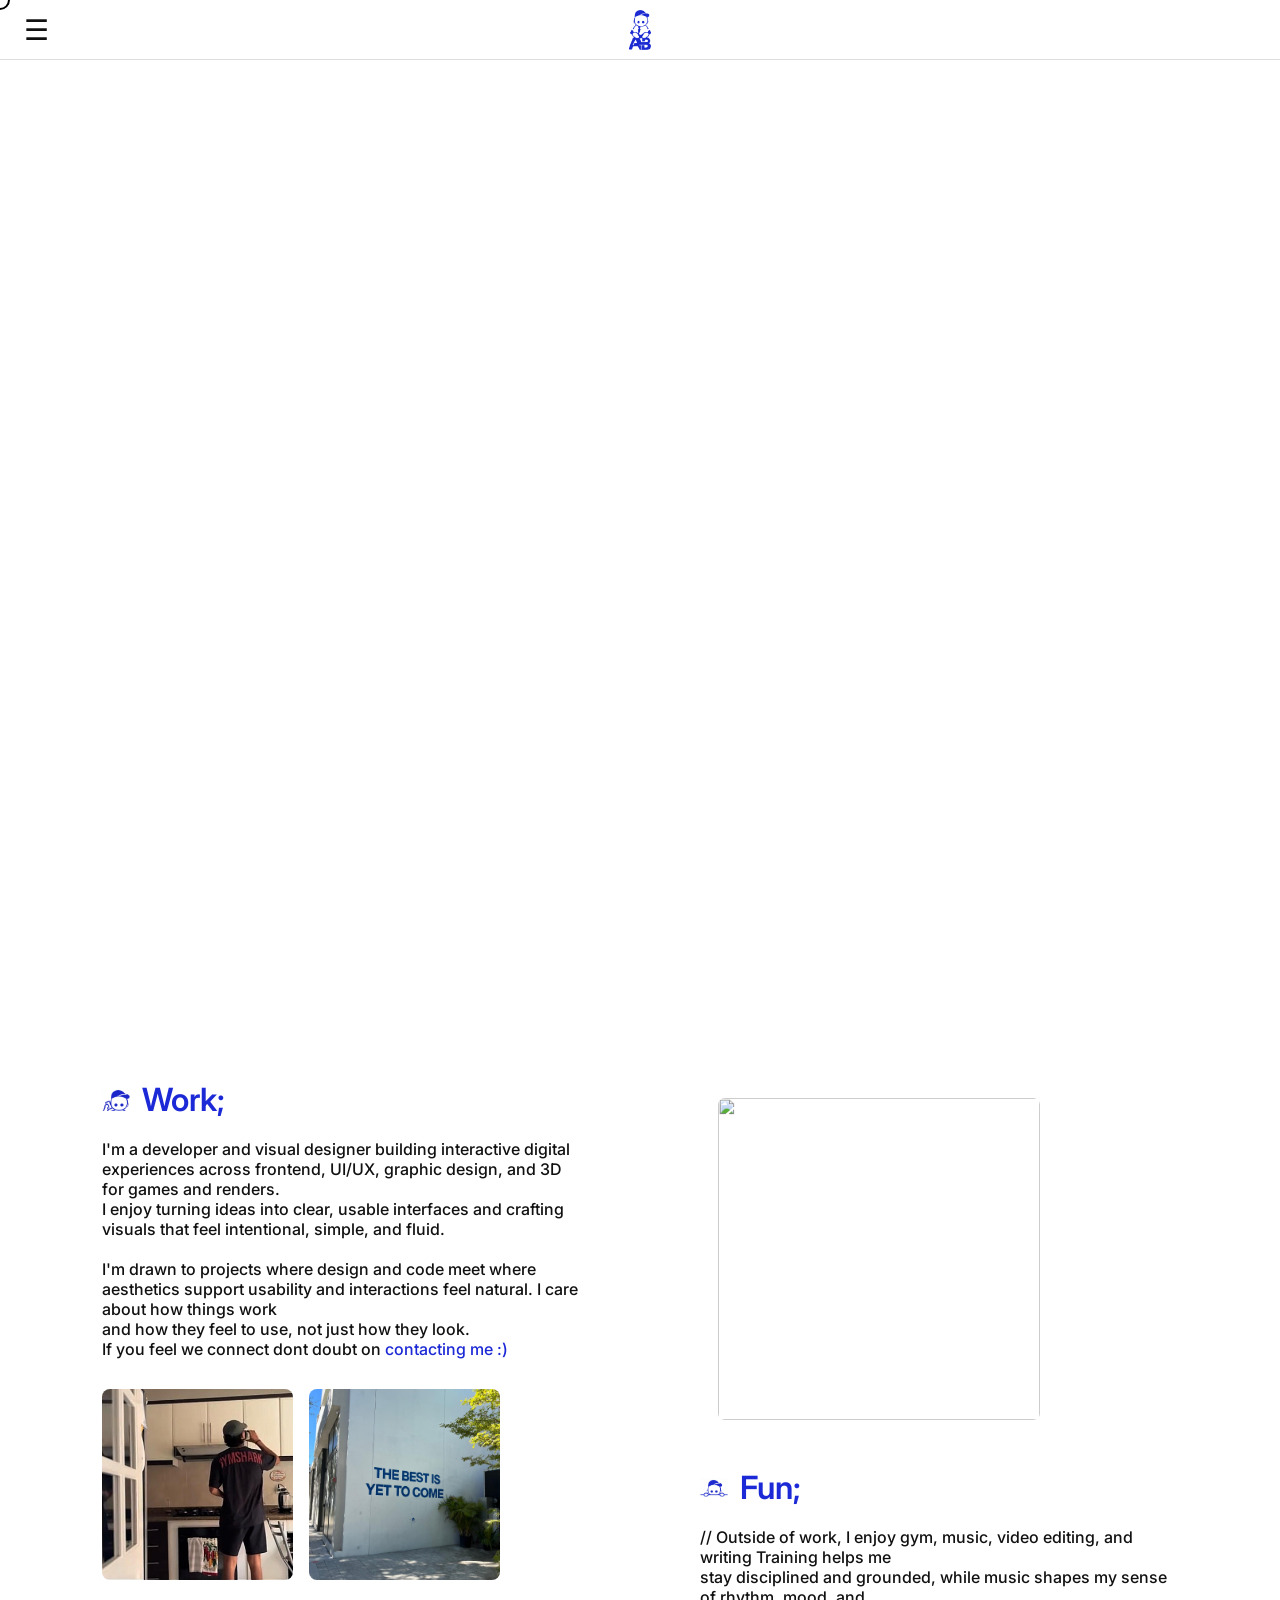
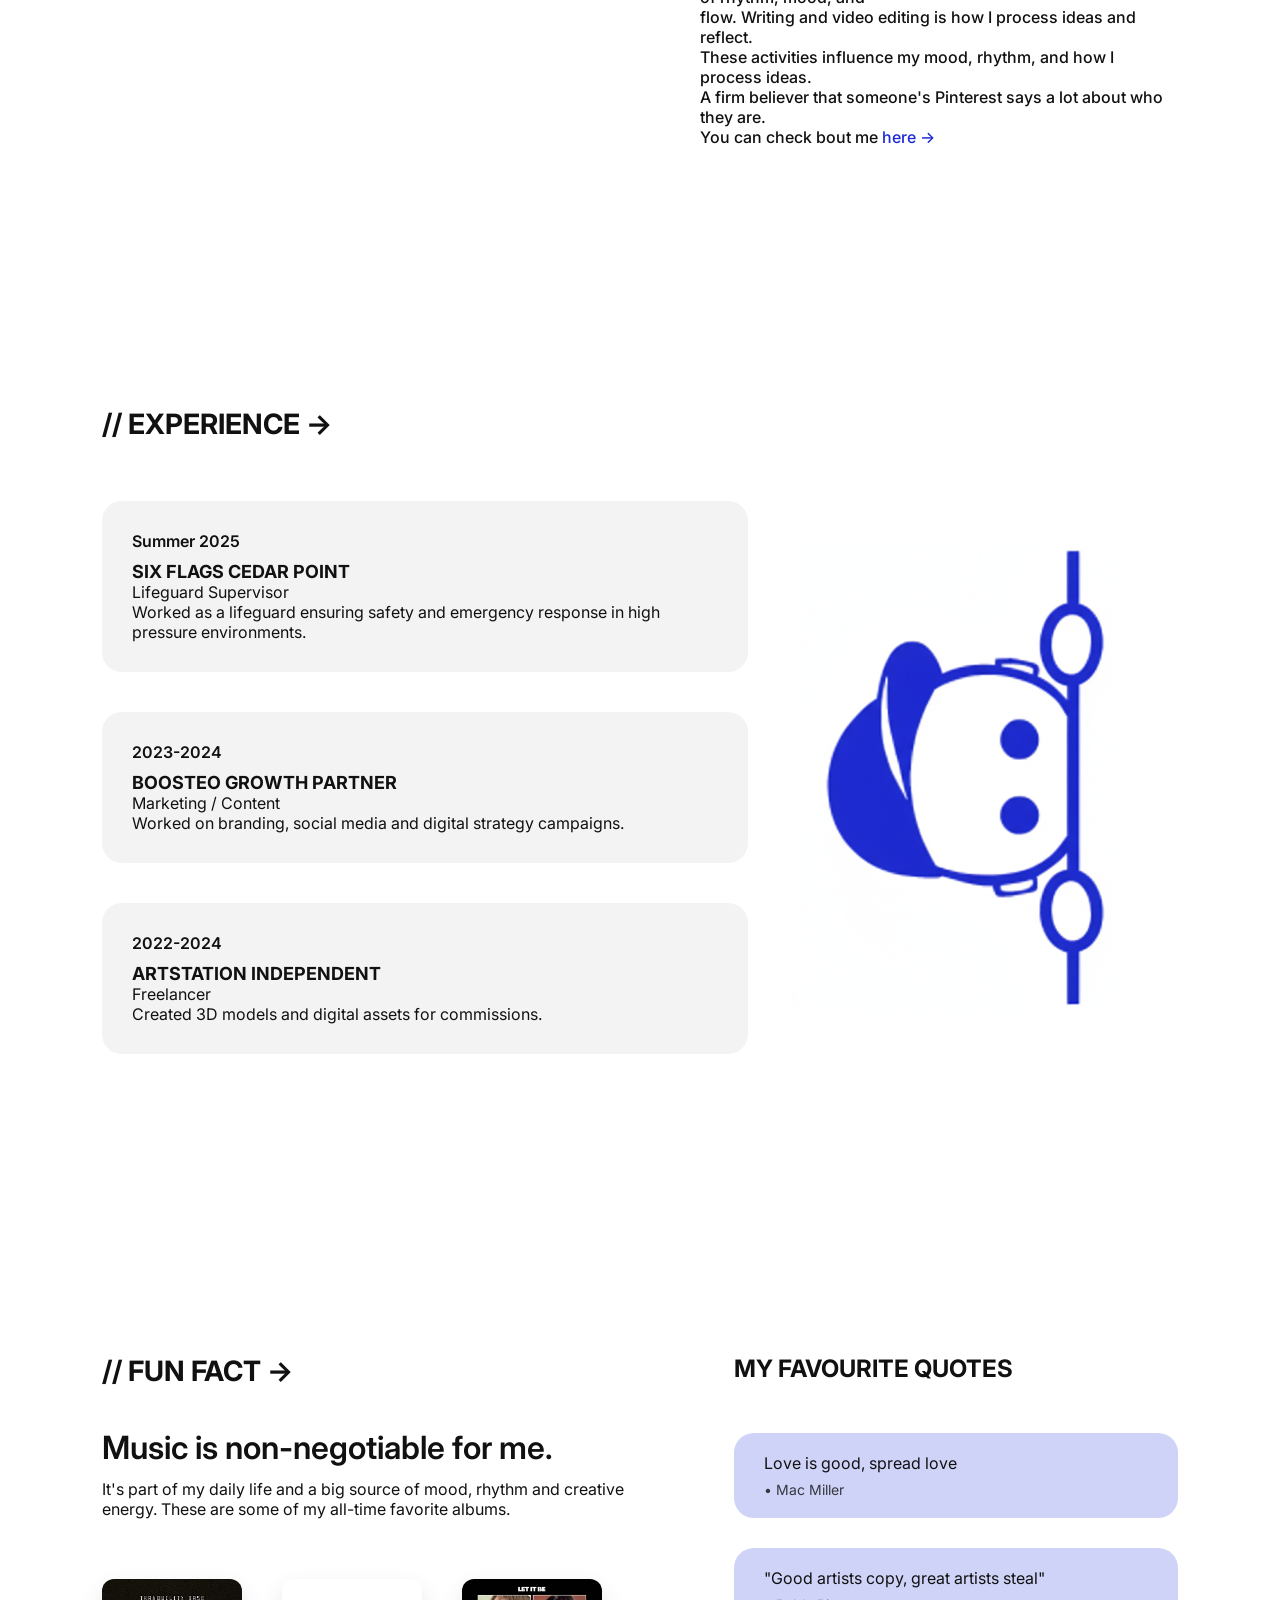
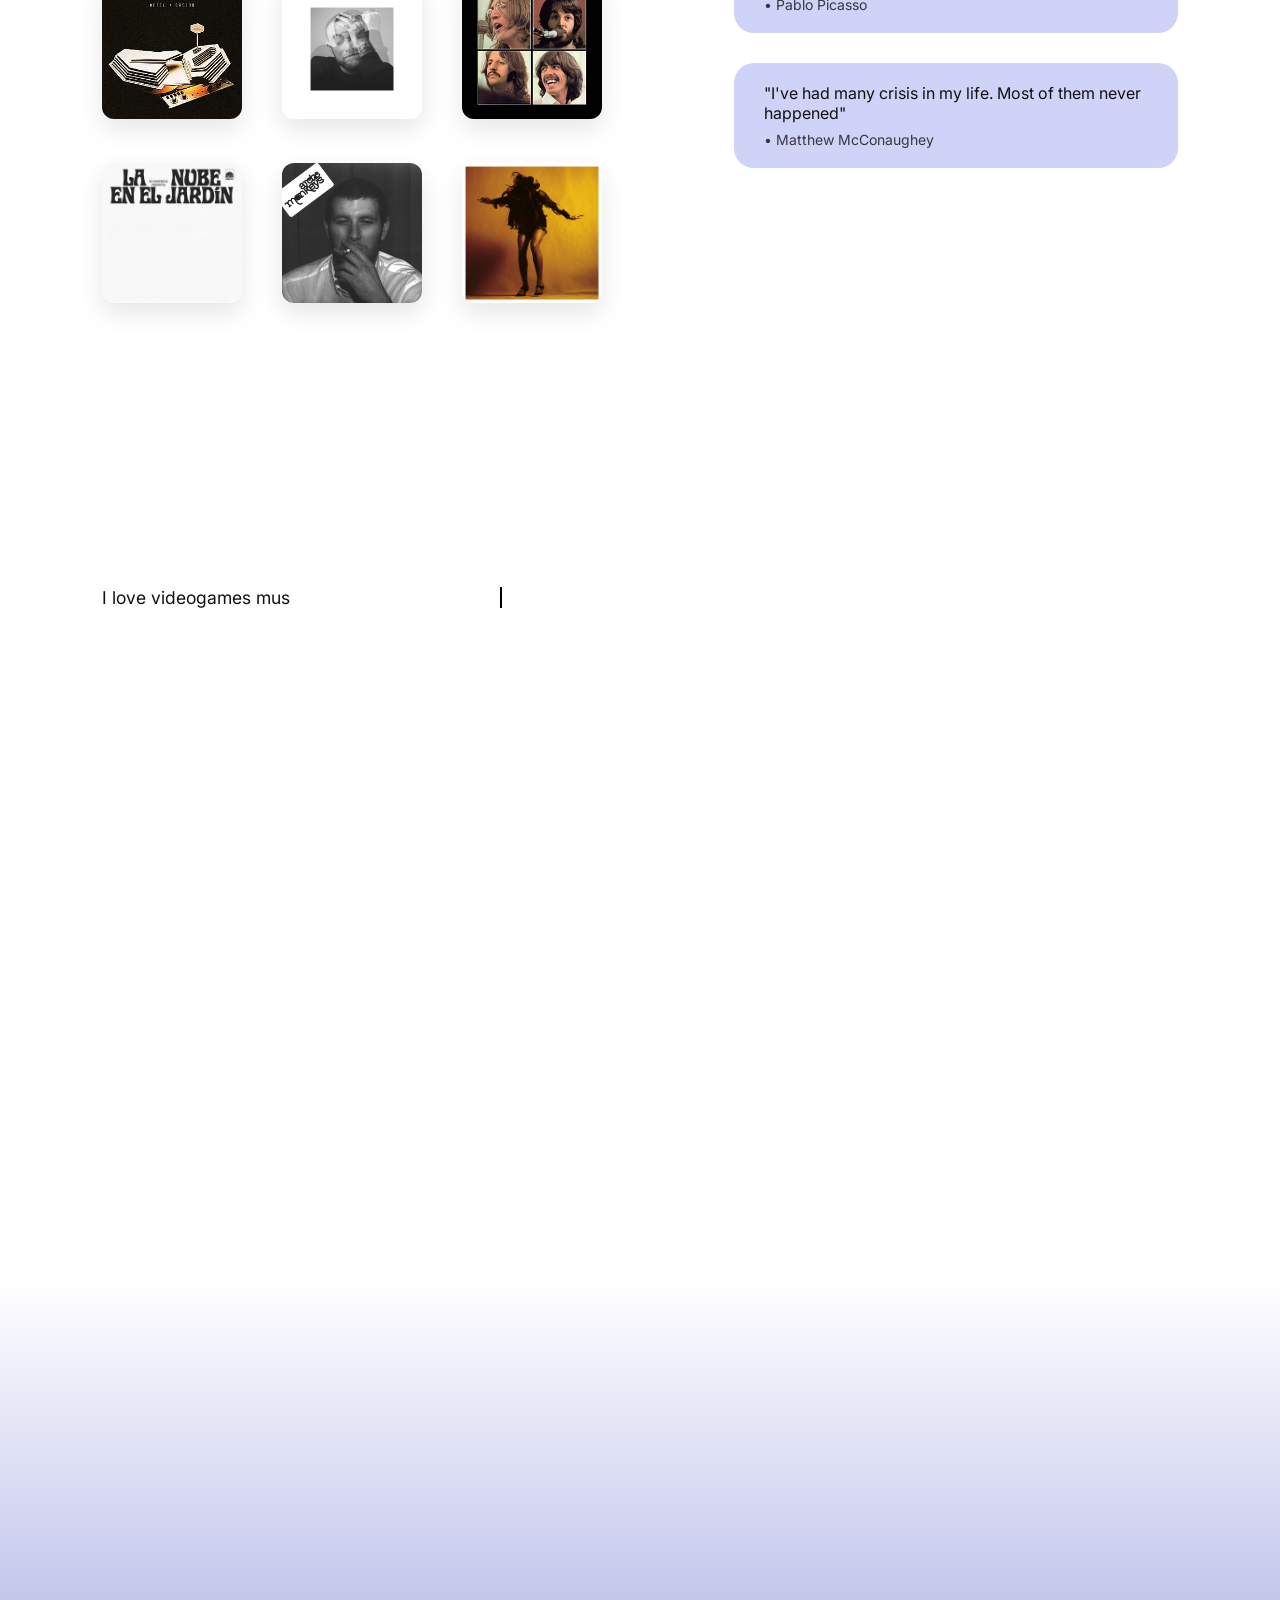
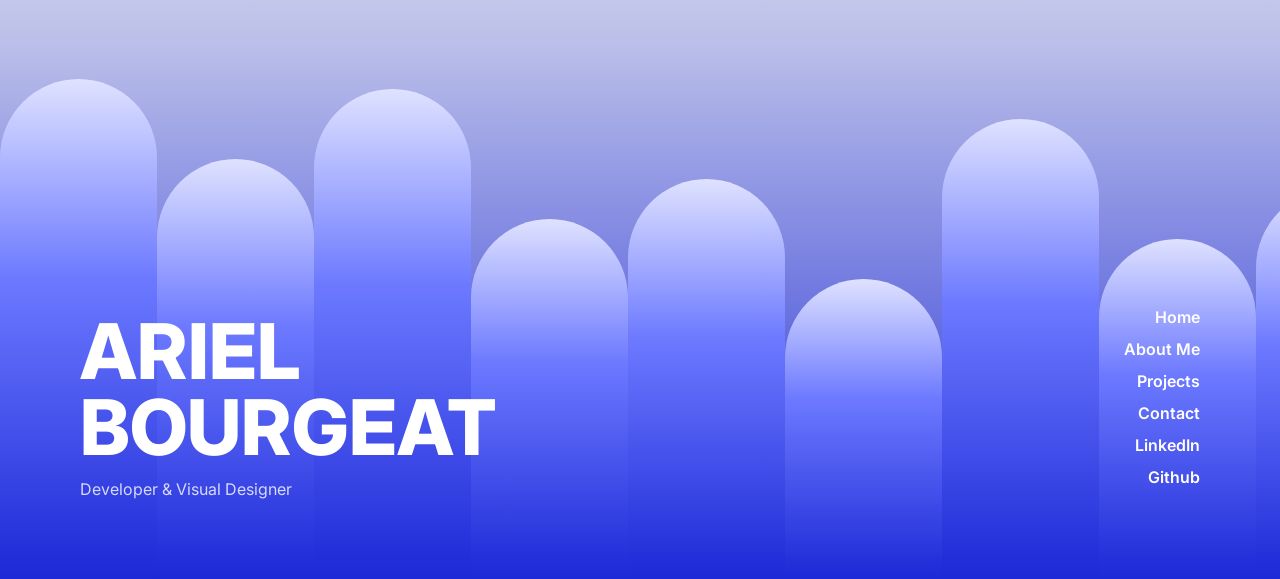
==== commit 6f305c03: "Update to the song selection on the game section" ====
--- a/About.html
+++ b/About.html
@@ -19,7 +19,7 @@
         
         <div class="menu" onclick="toggleMenu()">☰</div>
     
-        <a href="home.html" class="logo">
+        <a href="index.html" class="logo">
             <img src="Images/Ariel Logo.png" alt="Ariel Bourgeat">
         </a>
     
@@ -290,10 +290,10 @@
             <div class="music-player hidden">
 
                 <div class="track">
-                    <img src="Images/TVGIRL.png" alt="Loving Machine">
+                    <img src="Images/Mac_Miller_-_Swimming.png" alt="Loving Machine">
                     
                     <div class="player-info">
-                    <p class="track-title">Loving Machine – TV Girl</p>
+                    <p class="track-title">What's the Use? - Mac Miller.</p>
                     
                     <button id="playBtn">▶</button>
                     
@@ -309,7 +309,7 @@
                 </div>
                 
                     <audio id="audio">
-                        <source src="Audio/loving-machine.mp3" type="audio/mpeg">
+                        <source src="Audio/whats-the-use.mp3" type="audio/mpeg">
                     </audio>
                 </div>
         
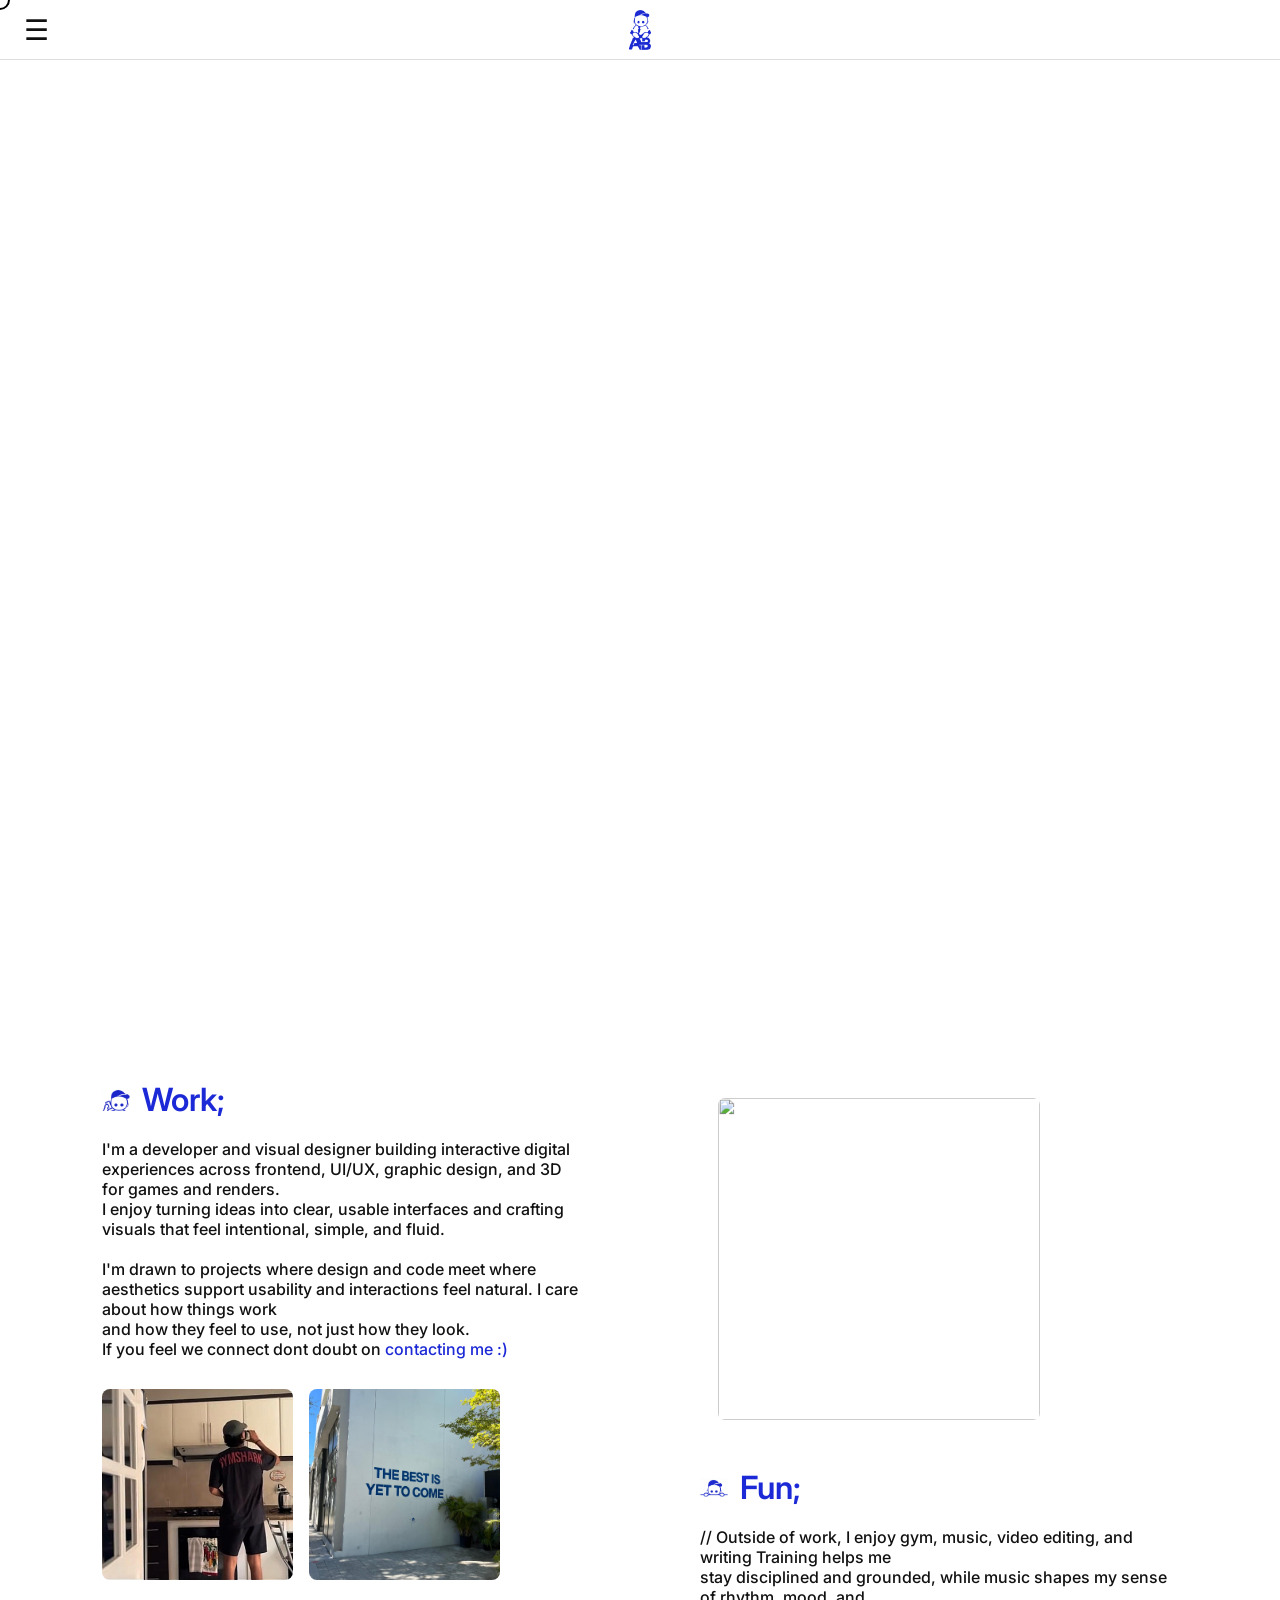
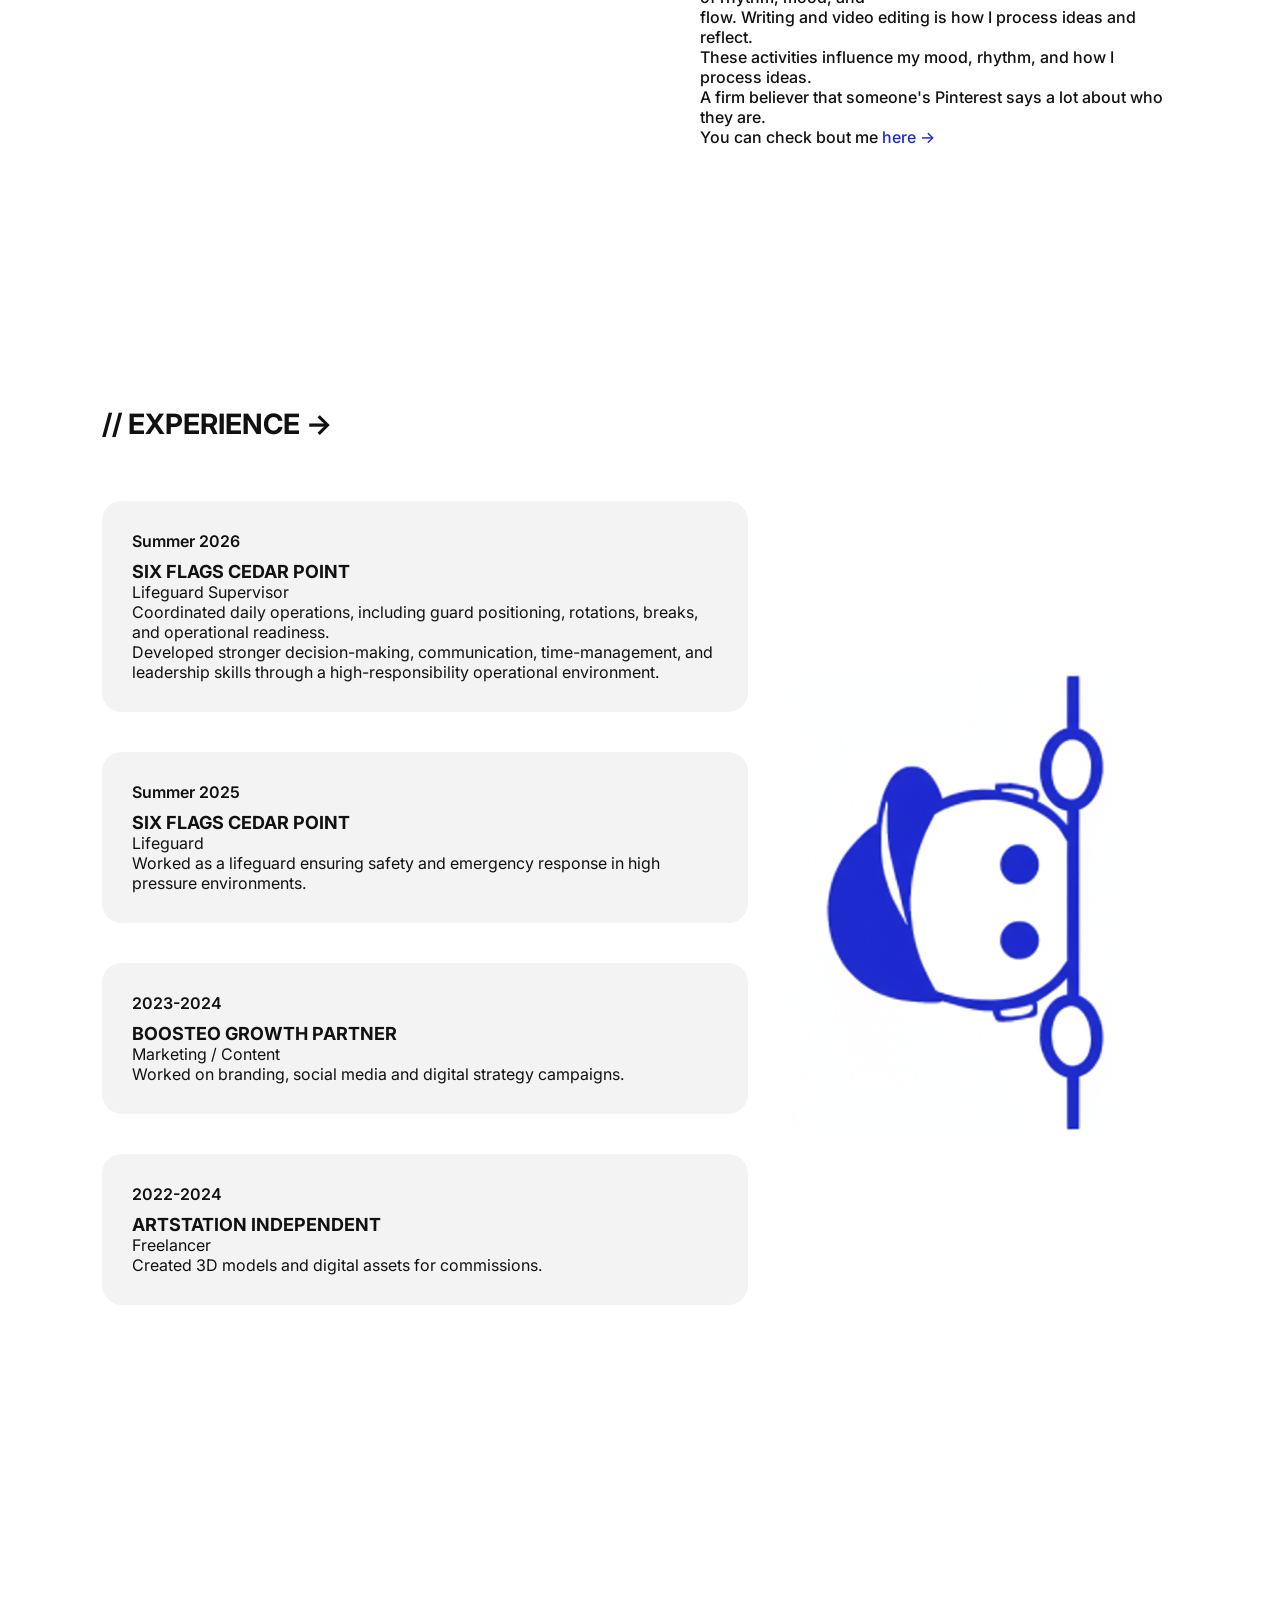
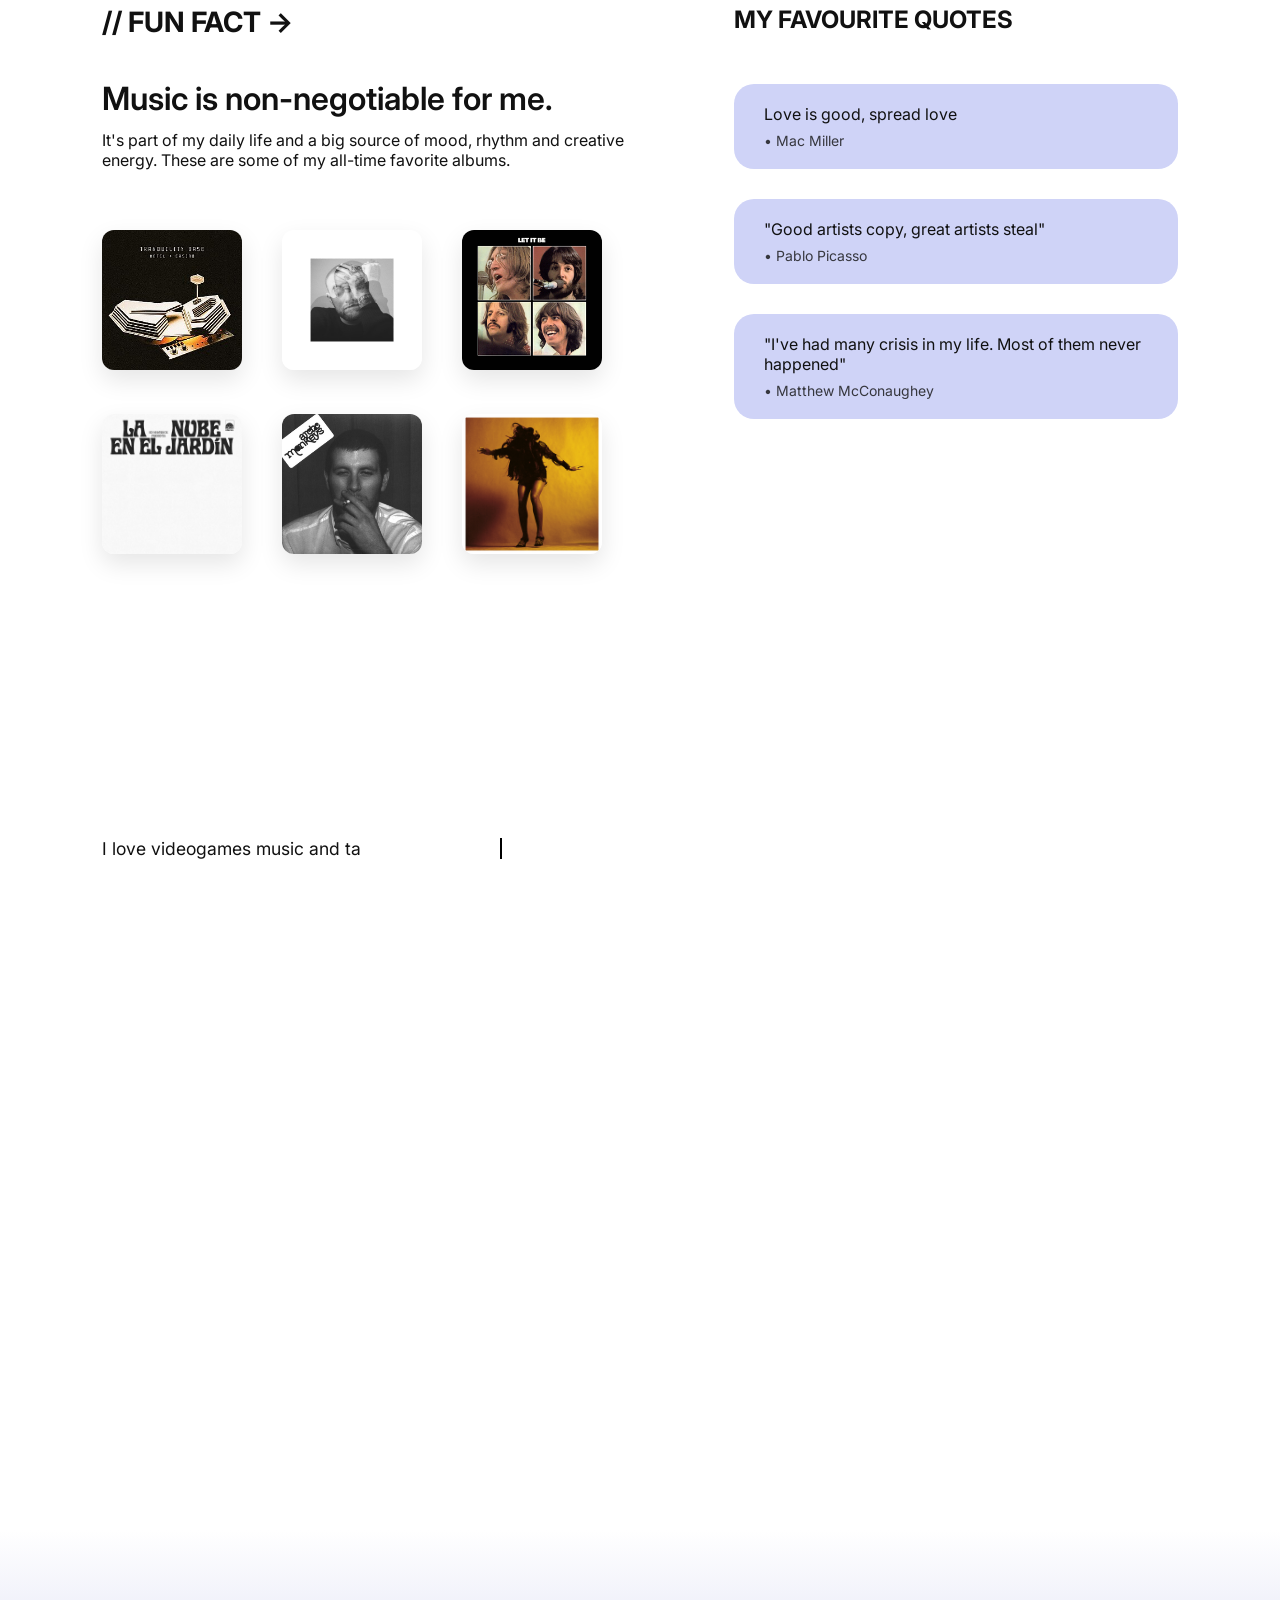
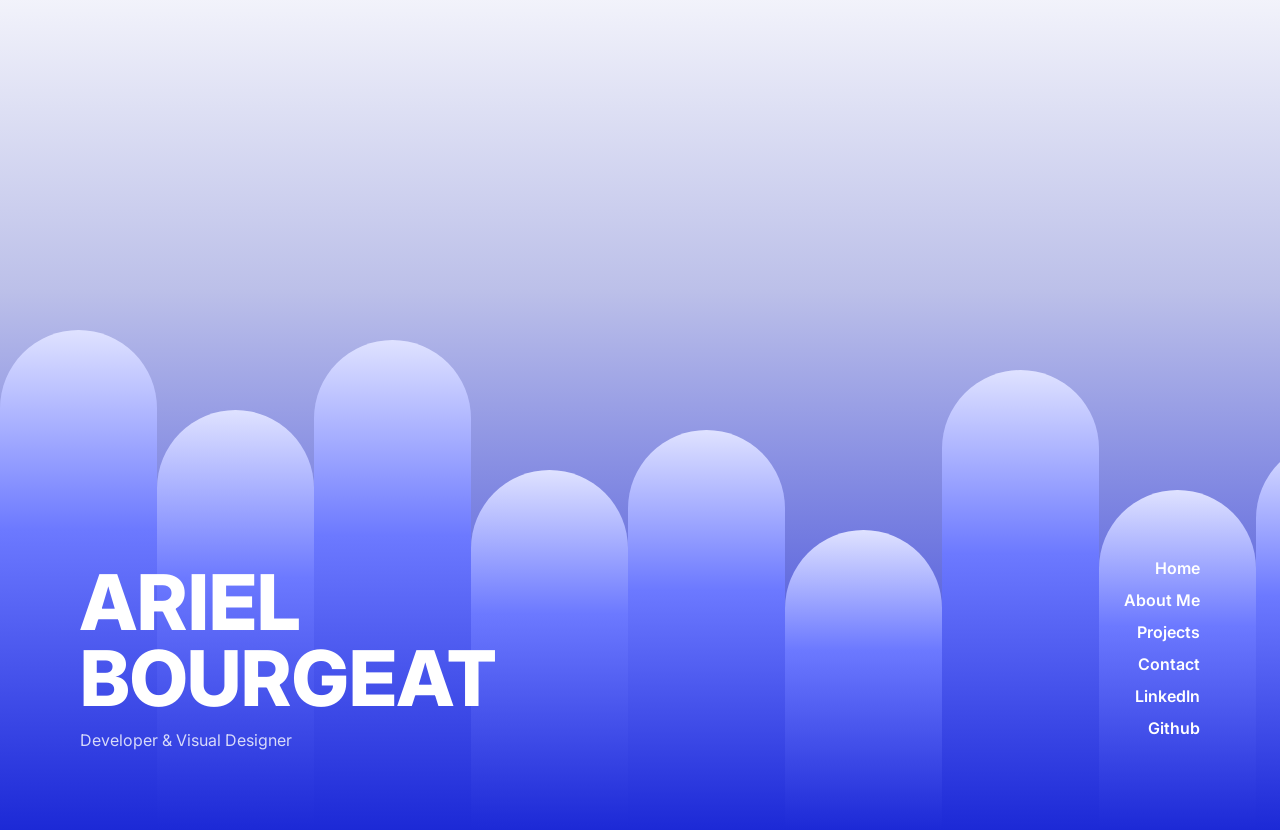
==== commit 41ca54c2: "Revise experience section with updated roles Updated experience section with new job details and imp" ====
--- a/About.html
+++ b/About.html
@@ -173,12 +173,22 @@
         <div class="experience-wrapper">
     
             <div class="experience-cards">
+
+                <div class="exp-card">
+                    <div class="exp-date">Summer 2026</div>
+                    <div class="exp-content">
+                        <h3>SIX FLAGS CEDAR POINT</h3>
+                        <p>Lifeguard Supervisor</p>
+                        <p>Coordinated daily operations, including guard positioning, rotations,  breaks, and operational readiness.</p>
+                        <p>Developed stronger decision-making, communication, time-management,  and leadership skills through a high-responsibility operational  environment.</p>
+                    </div>
+                </div>
     
                 <div class="exp-card">
                     <div class="exp-date">Summer 2025</div>
                     <div class="exp-content">
                         <h3>SIX FLAGS CEDAR POINT</h3>
-                        <p>Lifeguard Supervisor</p>
+                        <p>Lifeguard</p>
                         <p>Worked as a lifeguard ensuring safety and emergency response in high pressure environments.</p>
                     </div>
                 </div>
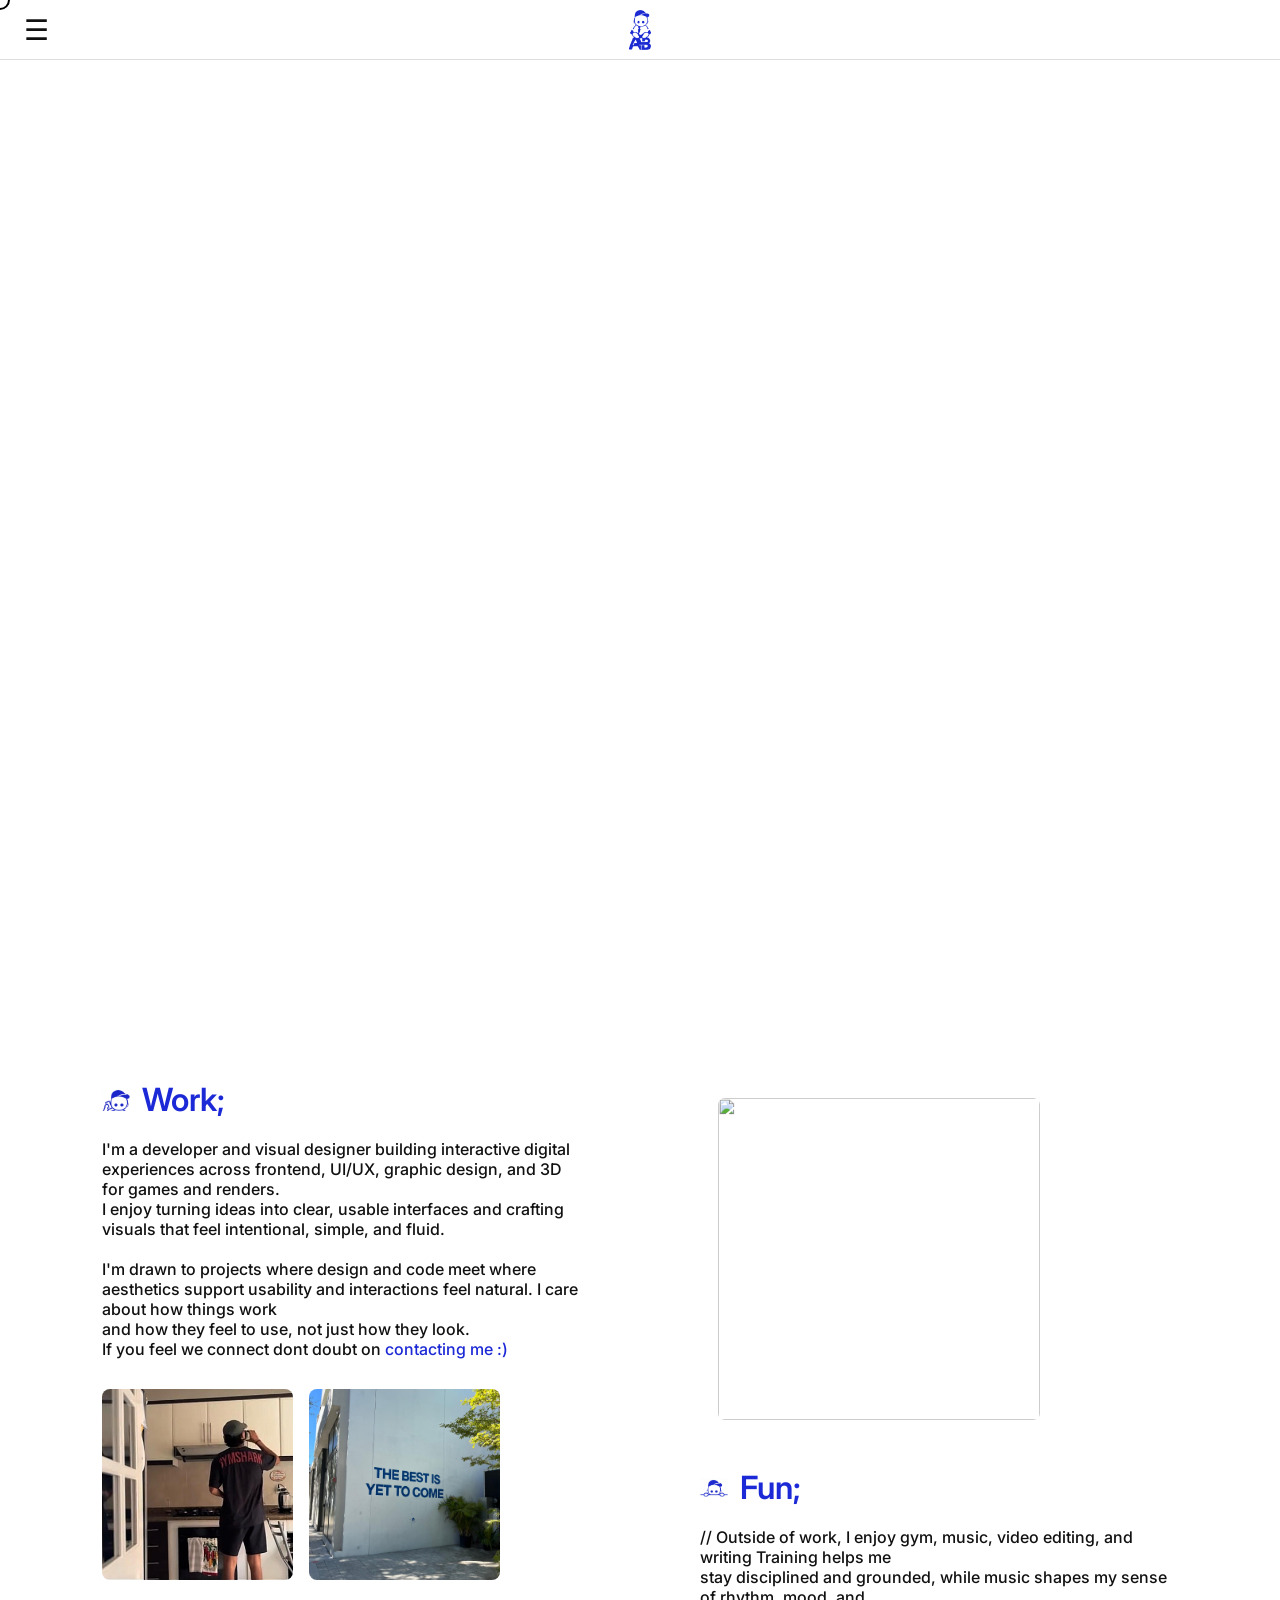
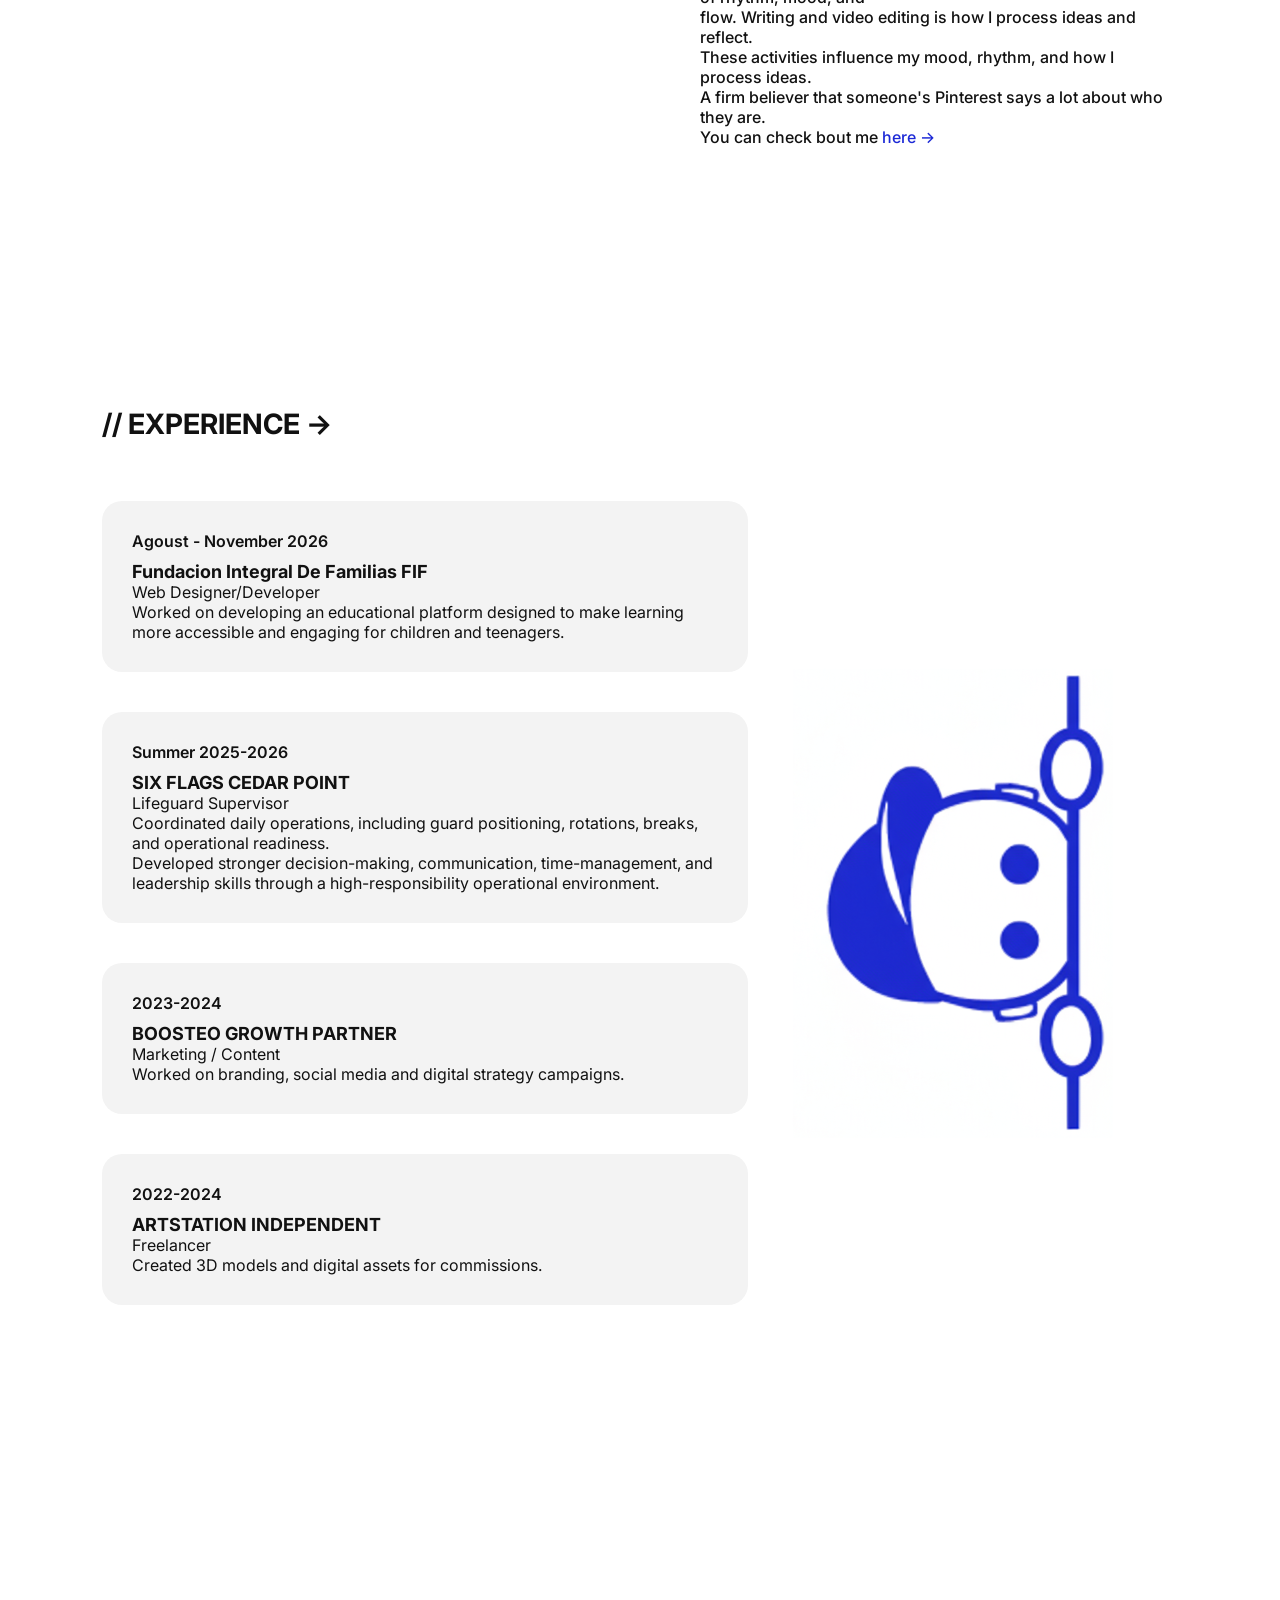
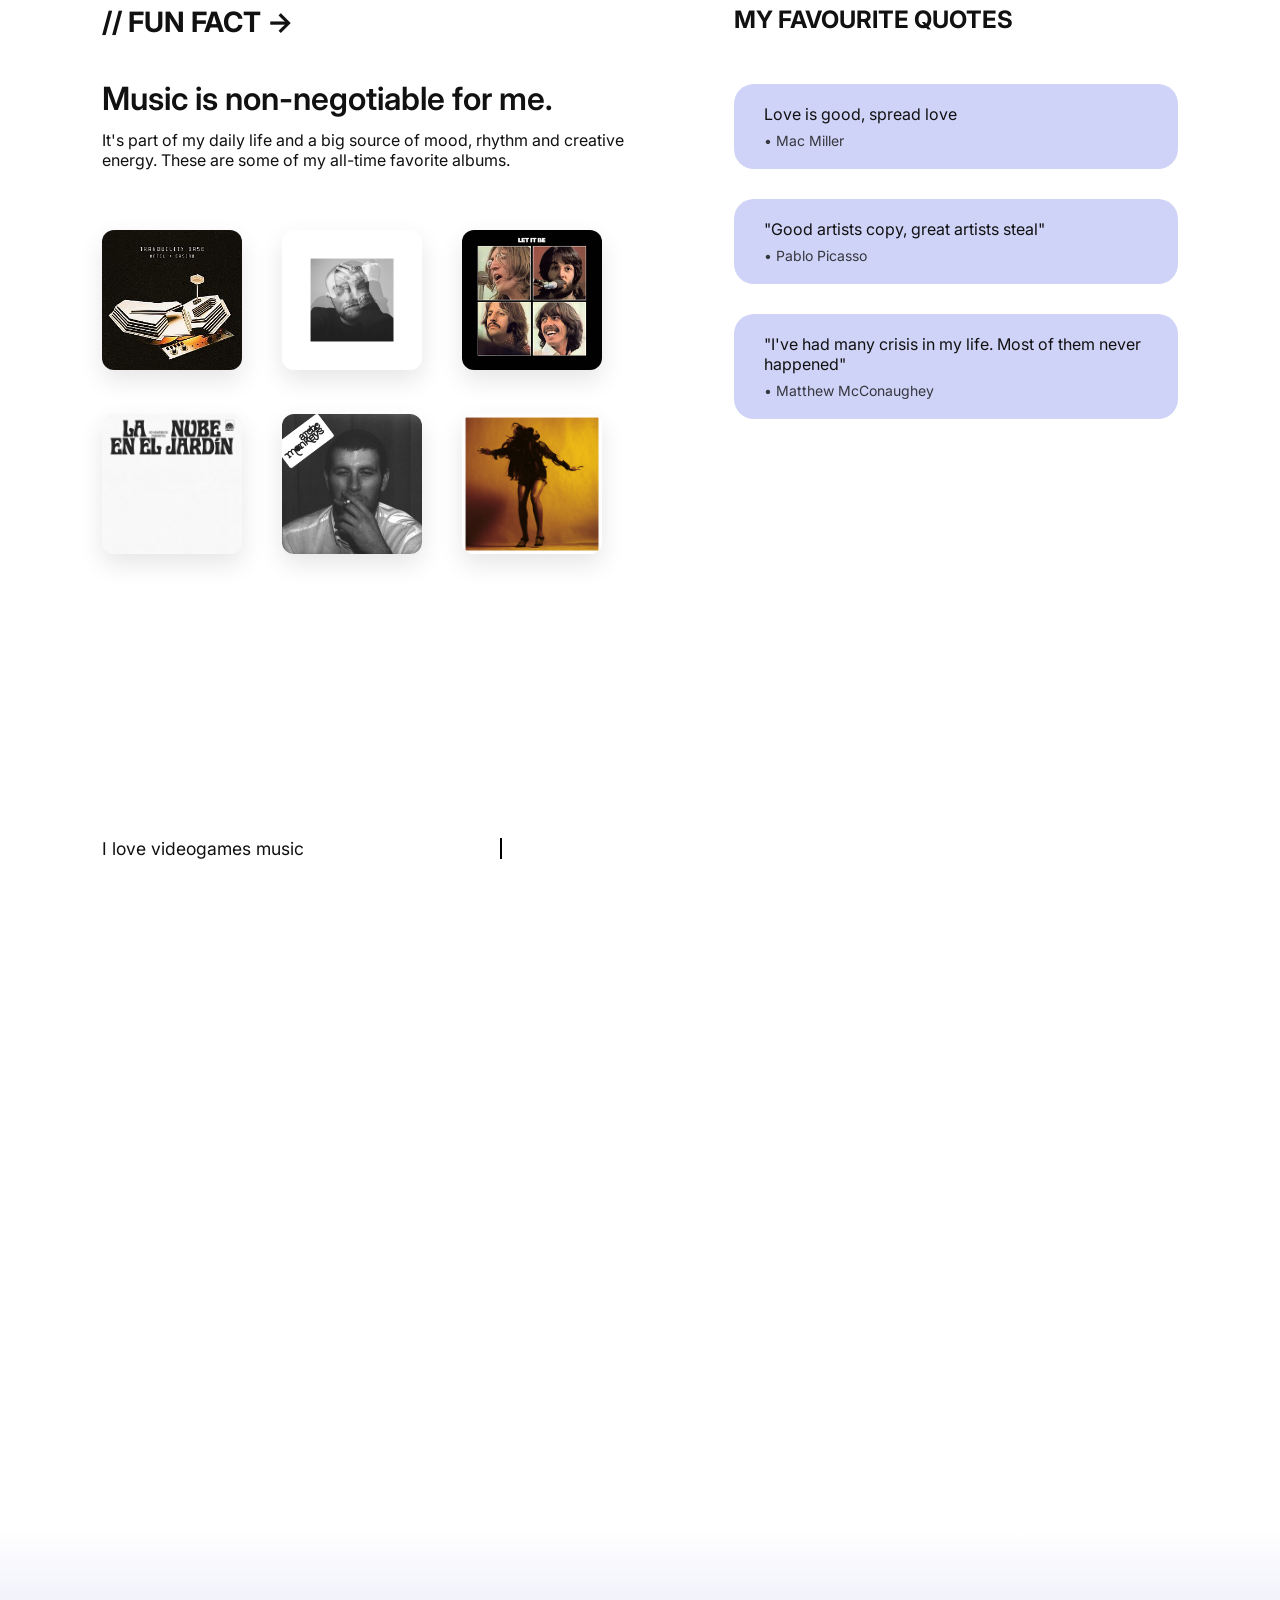
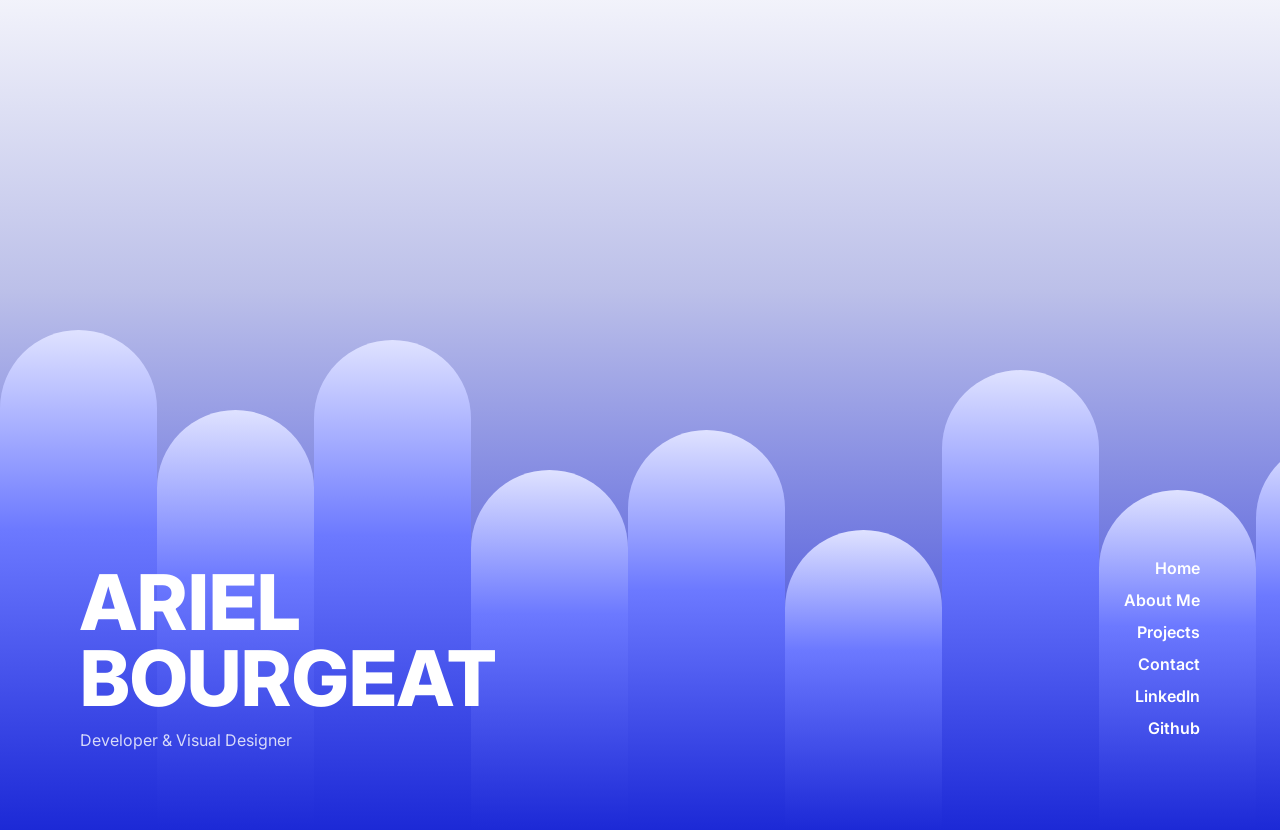
==== commit 2d2e313f: "Updated experience section" ====
--- a/About.html
+++ b/About.html
@@ -175,21 +175,21 @@
             <div class="experience-cards">
 
                 <div class="exp-card">
-                    <div class="exp-date">Summer 2026</div>
+                    <div class="exp-date">Agoust - November 2026</div>
+                    <div class="exp-content">
+                        <h3>Fundacion Integral De Familias FIF</h3>
+                        <p>Web Designer/Developer</p>
+                        <p>Worked on developing an educational platform designed to make learning more accessible and engaging for children and teenagers.</p>
+                    </div>
+                </div>
+
+                <div class="exp-card">
+                    <div class="exp-date">Summer 2025-2026</div>
                     <div class="exp-content">
                         <h3>SIX FLAGS CEDAR POINT</h3>
                         <p>Lifeguard Supervisor</p>
                         <p>Coordinated daily operations, including guard positioning, rotations,  breaks, and operational readiness.</p>
                         <p>Developed stronger decision-making, communication, time-management,  and leadership skills through a high-responsibility operational  environment.</p>
-                    </div>
-                </div>
-    
-                <div class="exp-card">
-                    <div class="exp-date">Summer 2025</div>
-                    <div class="exp-content">
-                        <h3>SIX FLAGS CEDAR POINT</h3>
-                        <p>Lifeguard</p>
-                        <p>Worked as a lifeguard ensuring safety and emergency response in high pressure environments.</p>
                     </div>
                 </div>
     
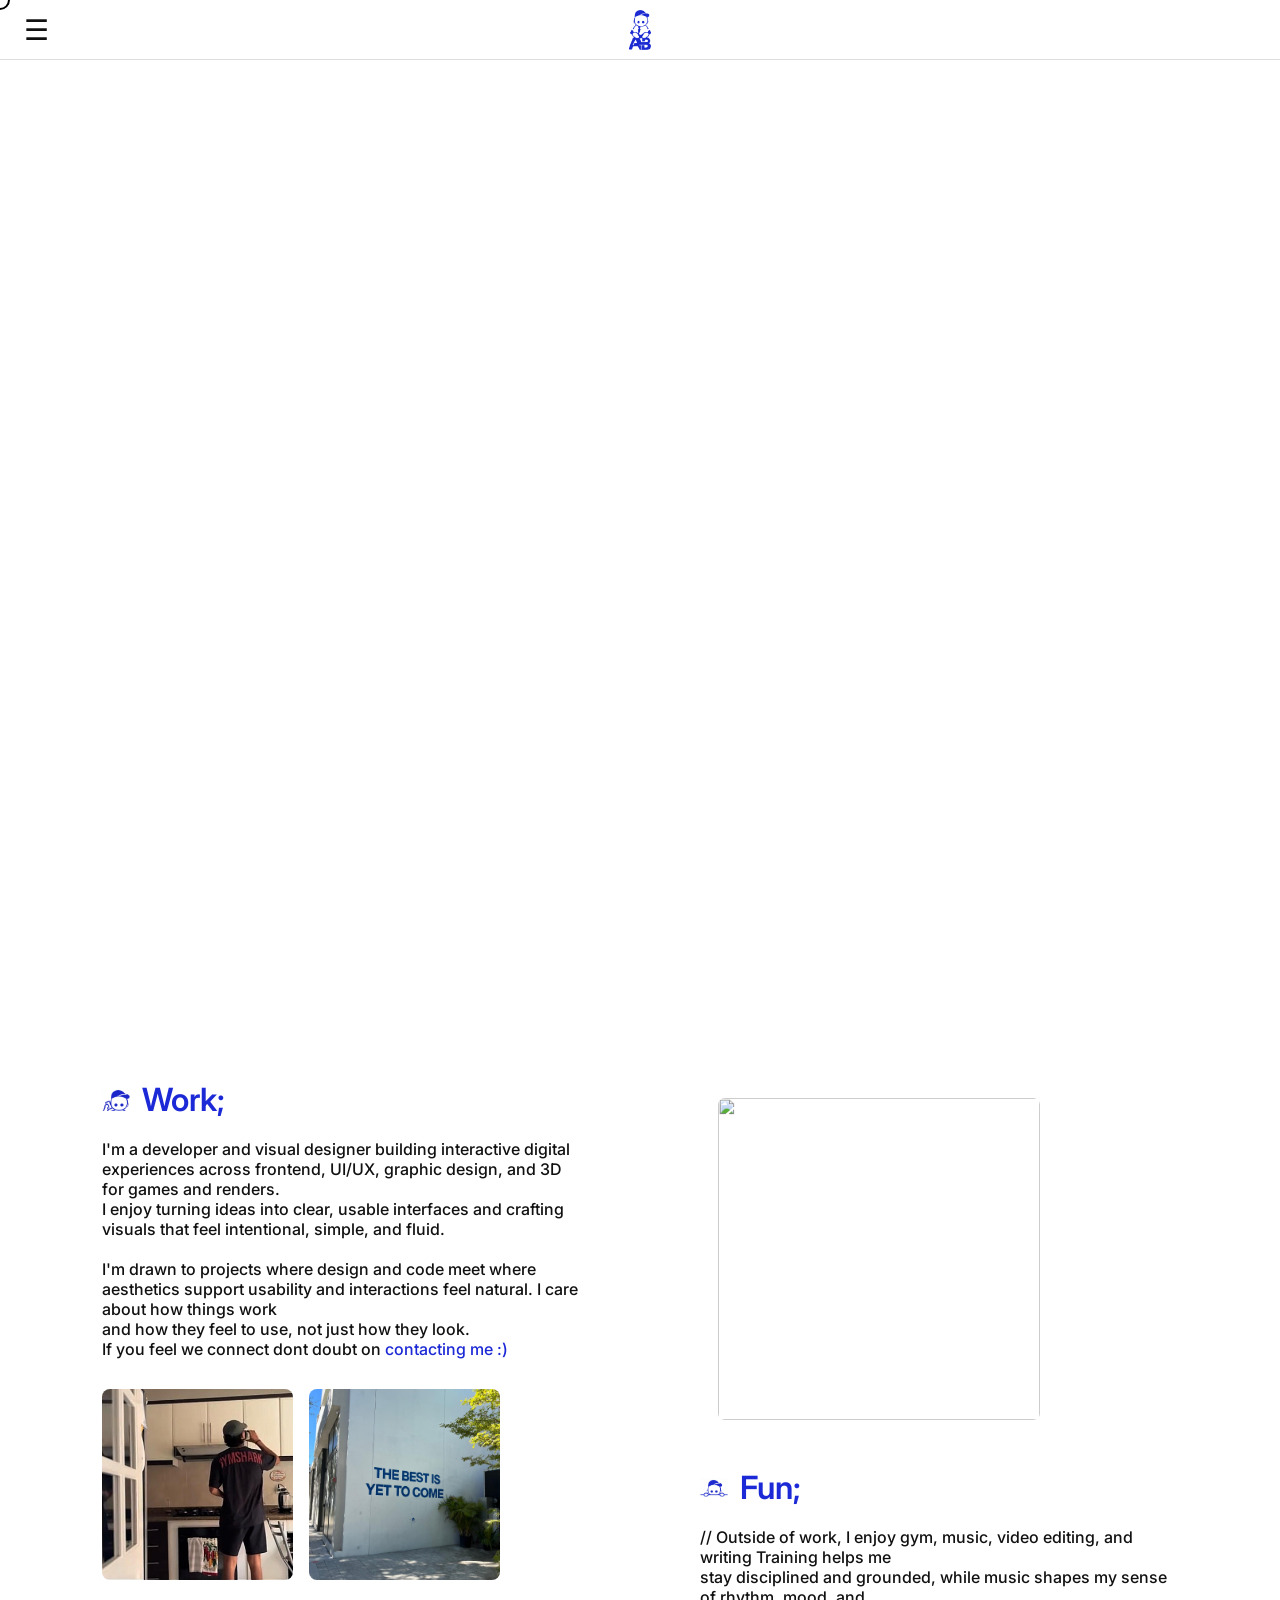
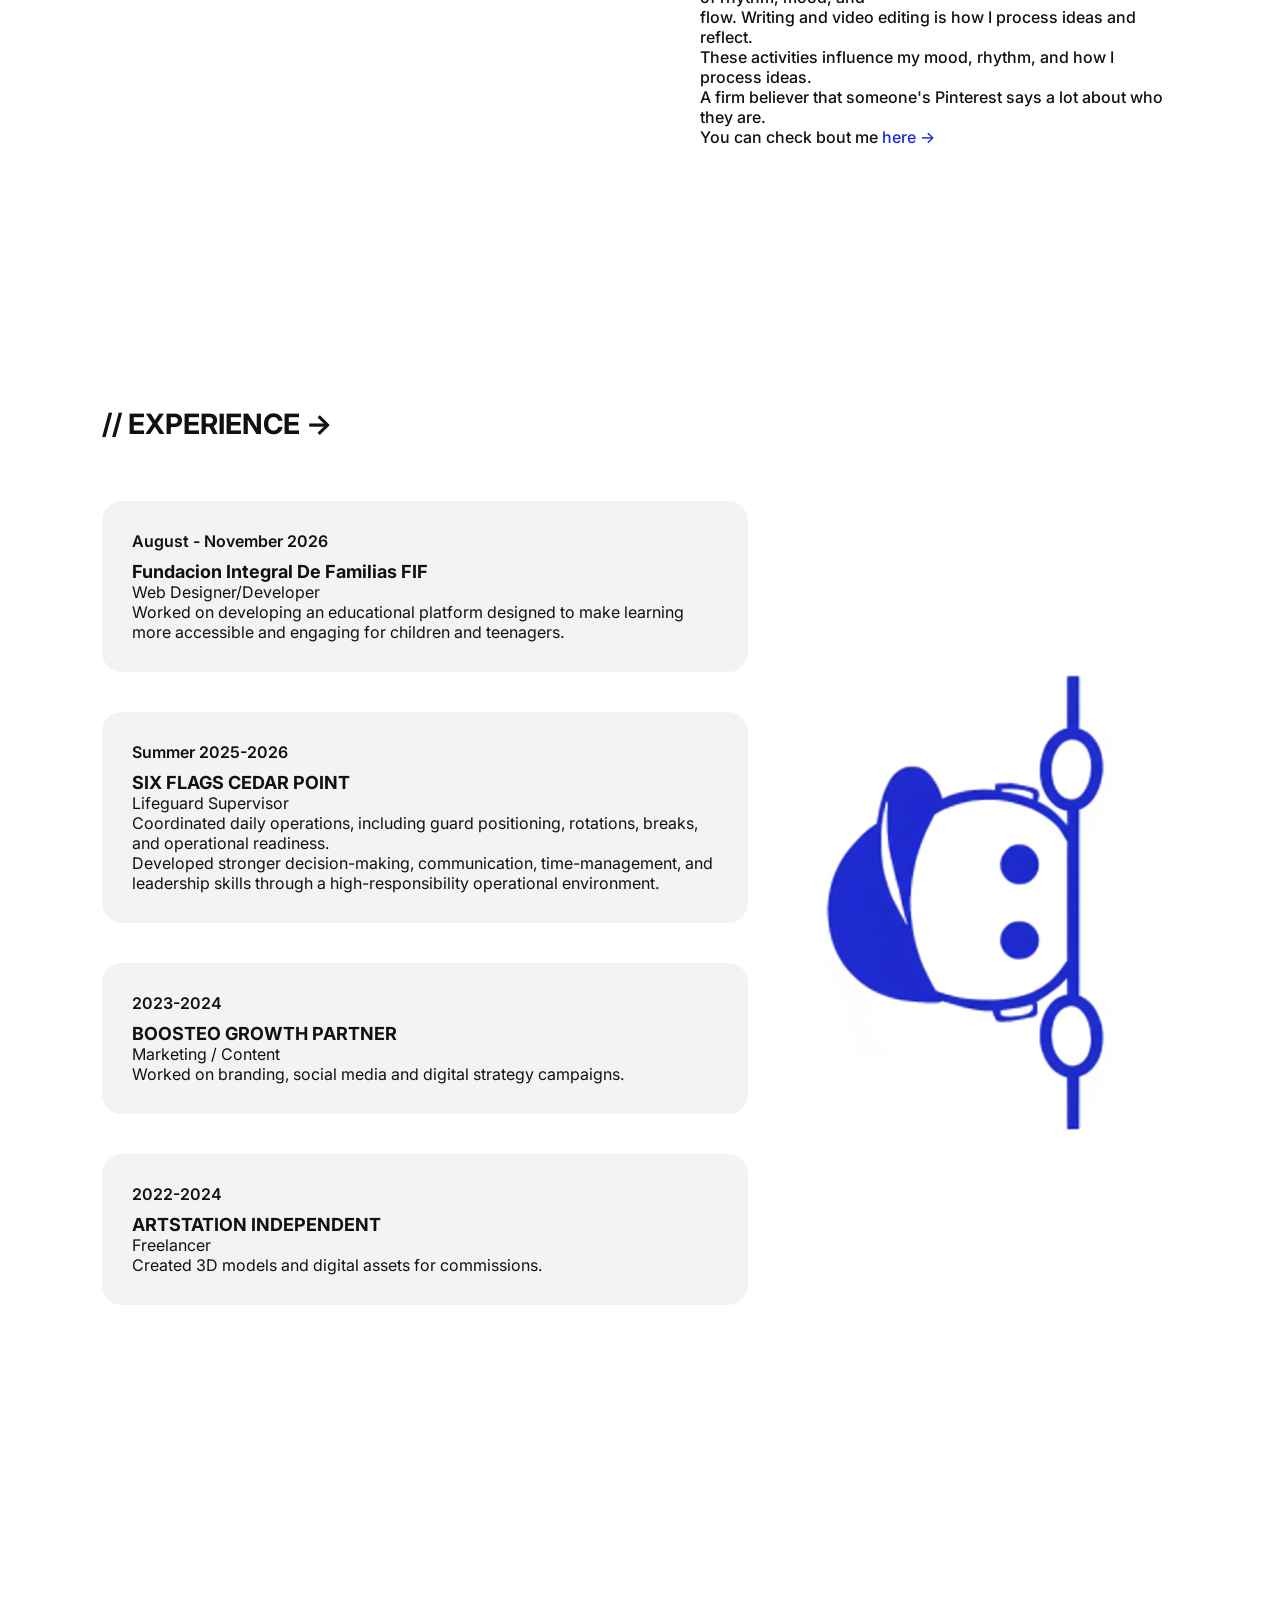
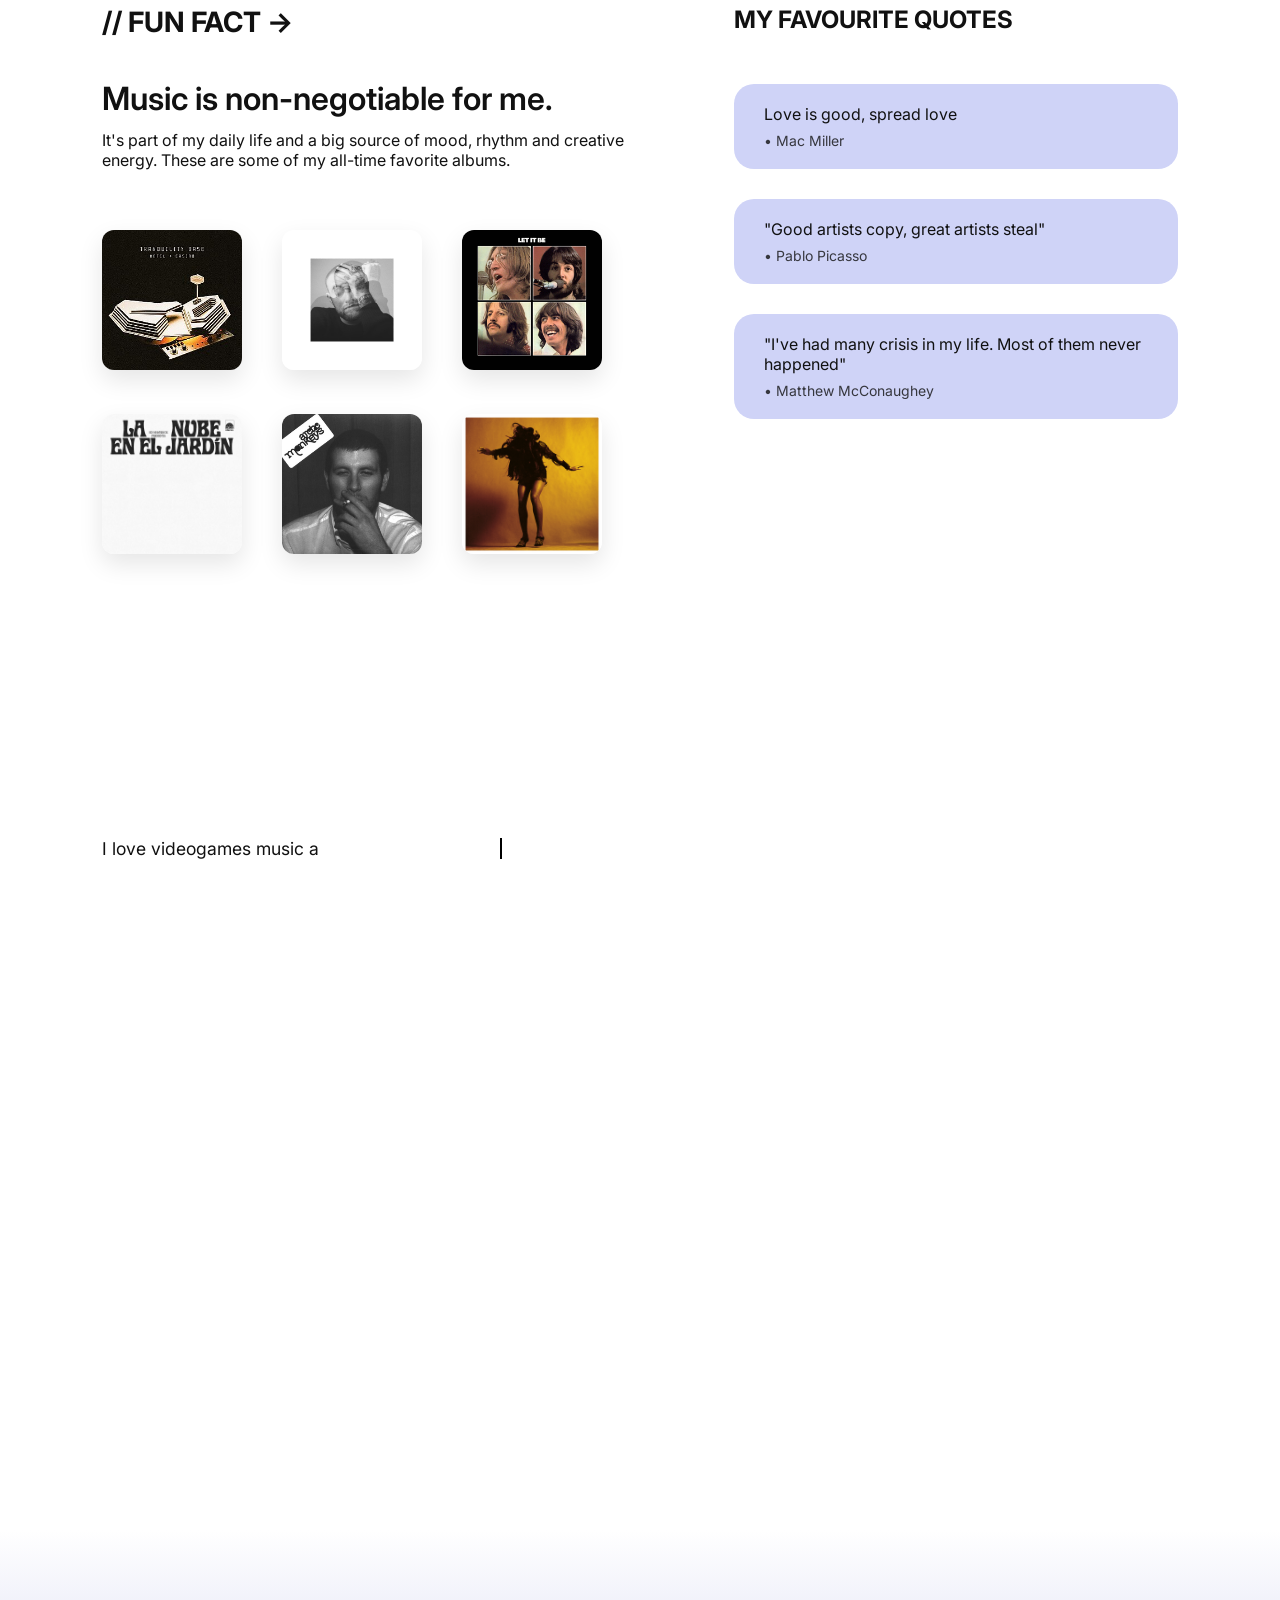
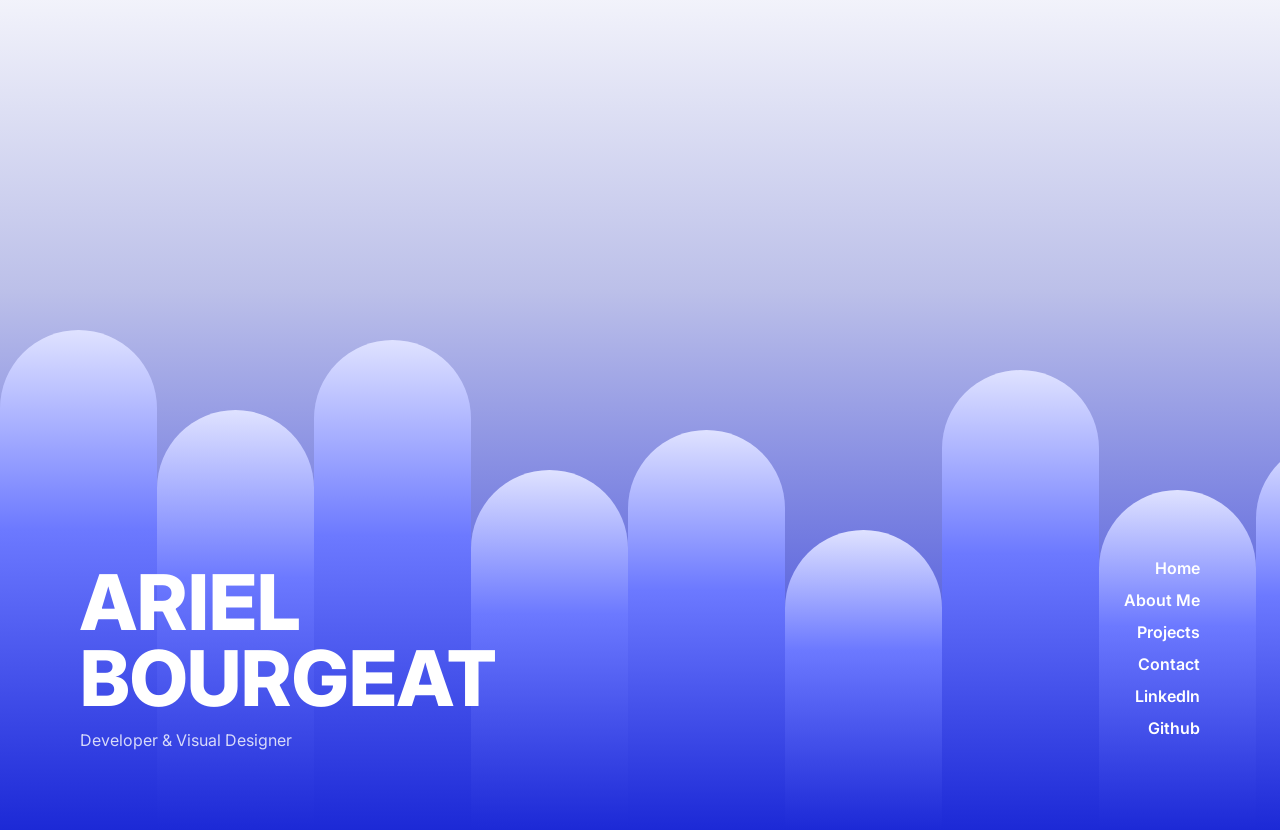
==== commit de91cf61: "Corrected text" ====
--- a/About.html
+++ b/About.html
@@ -175,7 +175,7 @@
             <div class="experience-cards">
 
                 <div class="exp-card">
-                    <div class="exp-date">Agoust - November 2026</div>
+                    <div class="exp-date">August - November 2026</div>
                     <div class="exp-content">
                         <h3>Fundacion Integral De Familias FIF</h3>
                         <p>Web Designer/Developer</p>
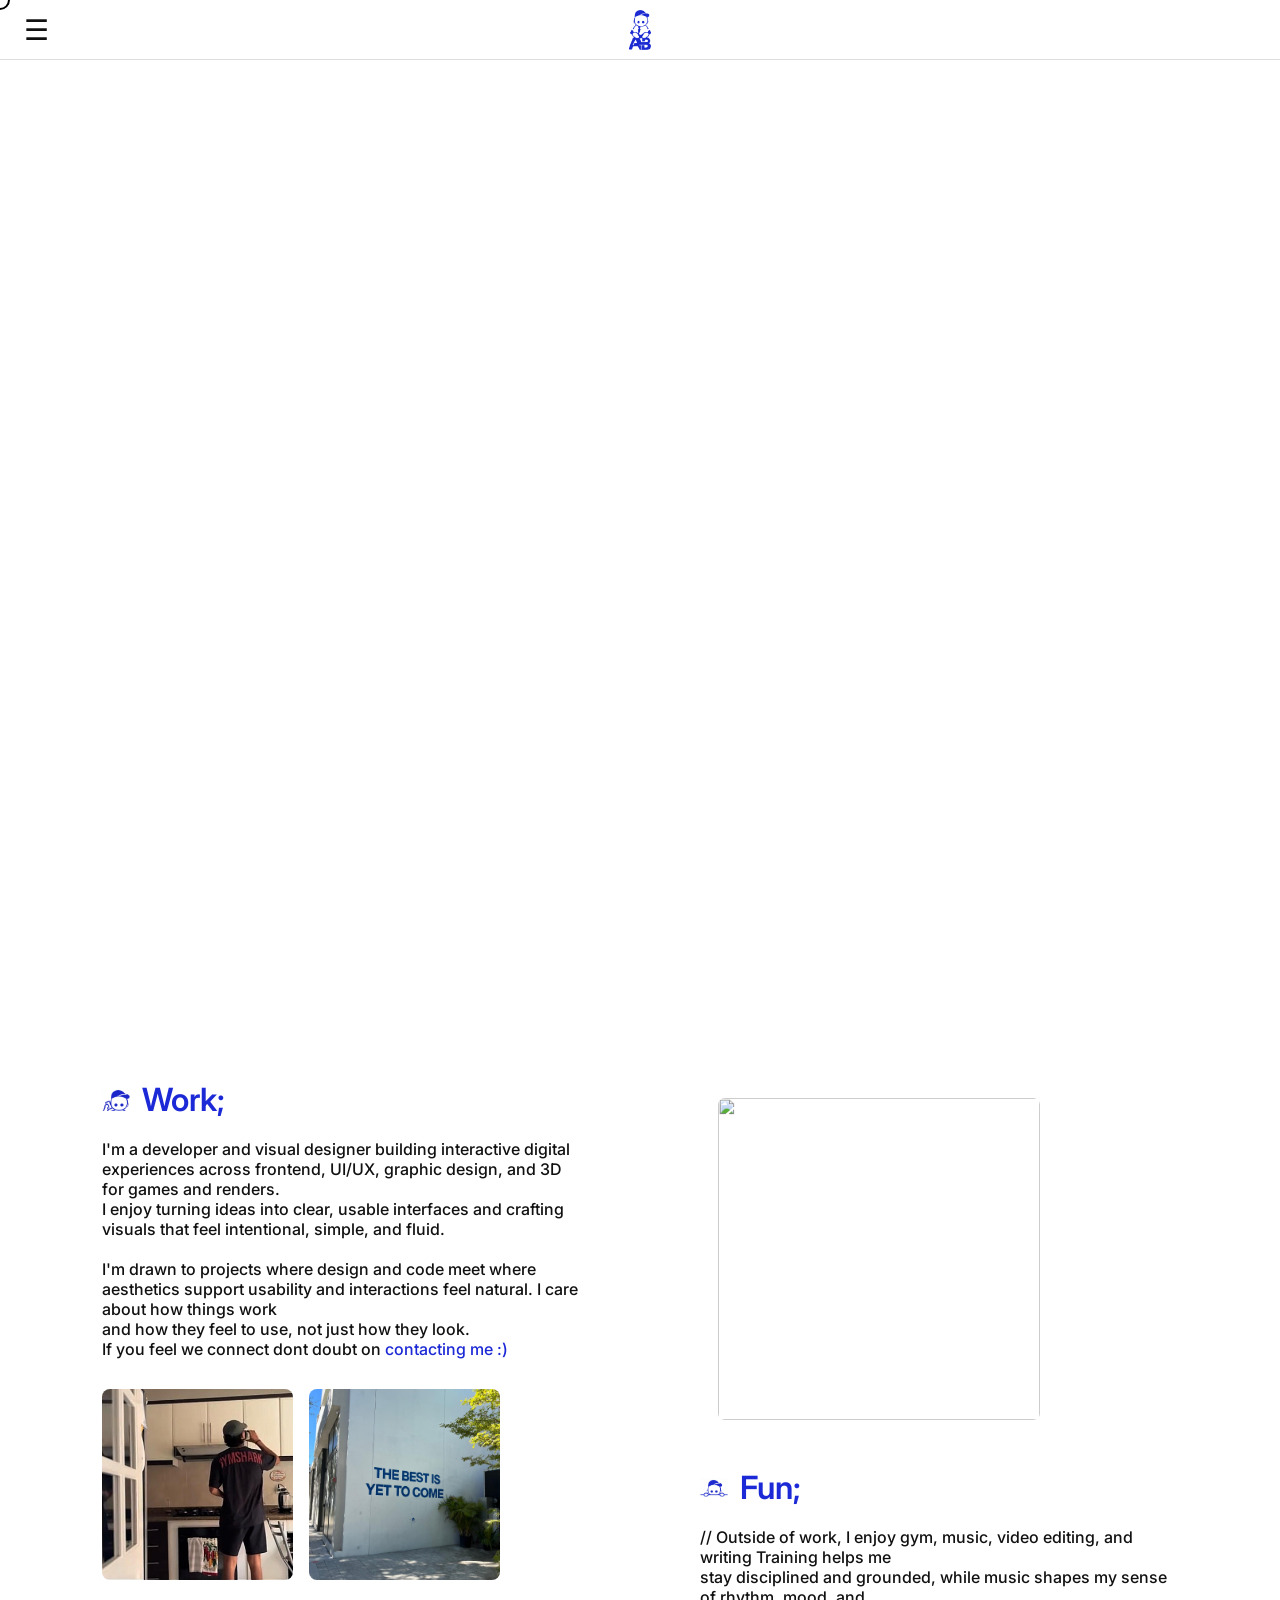
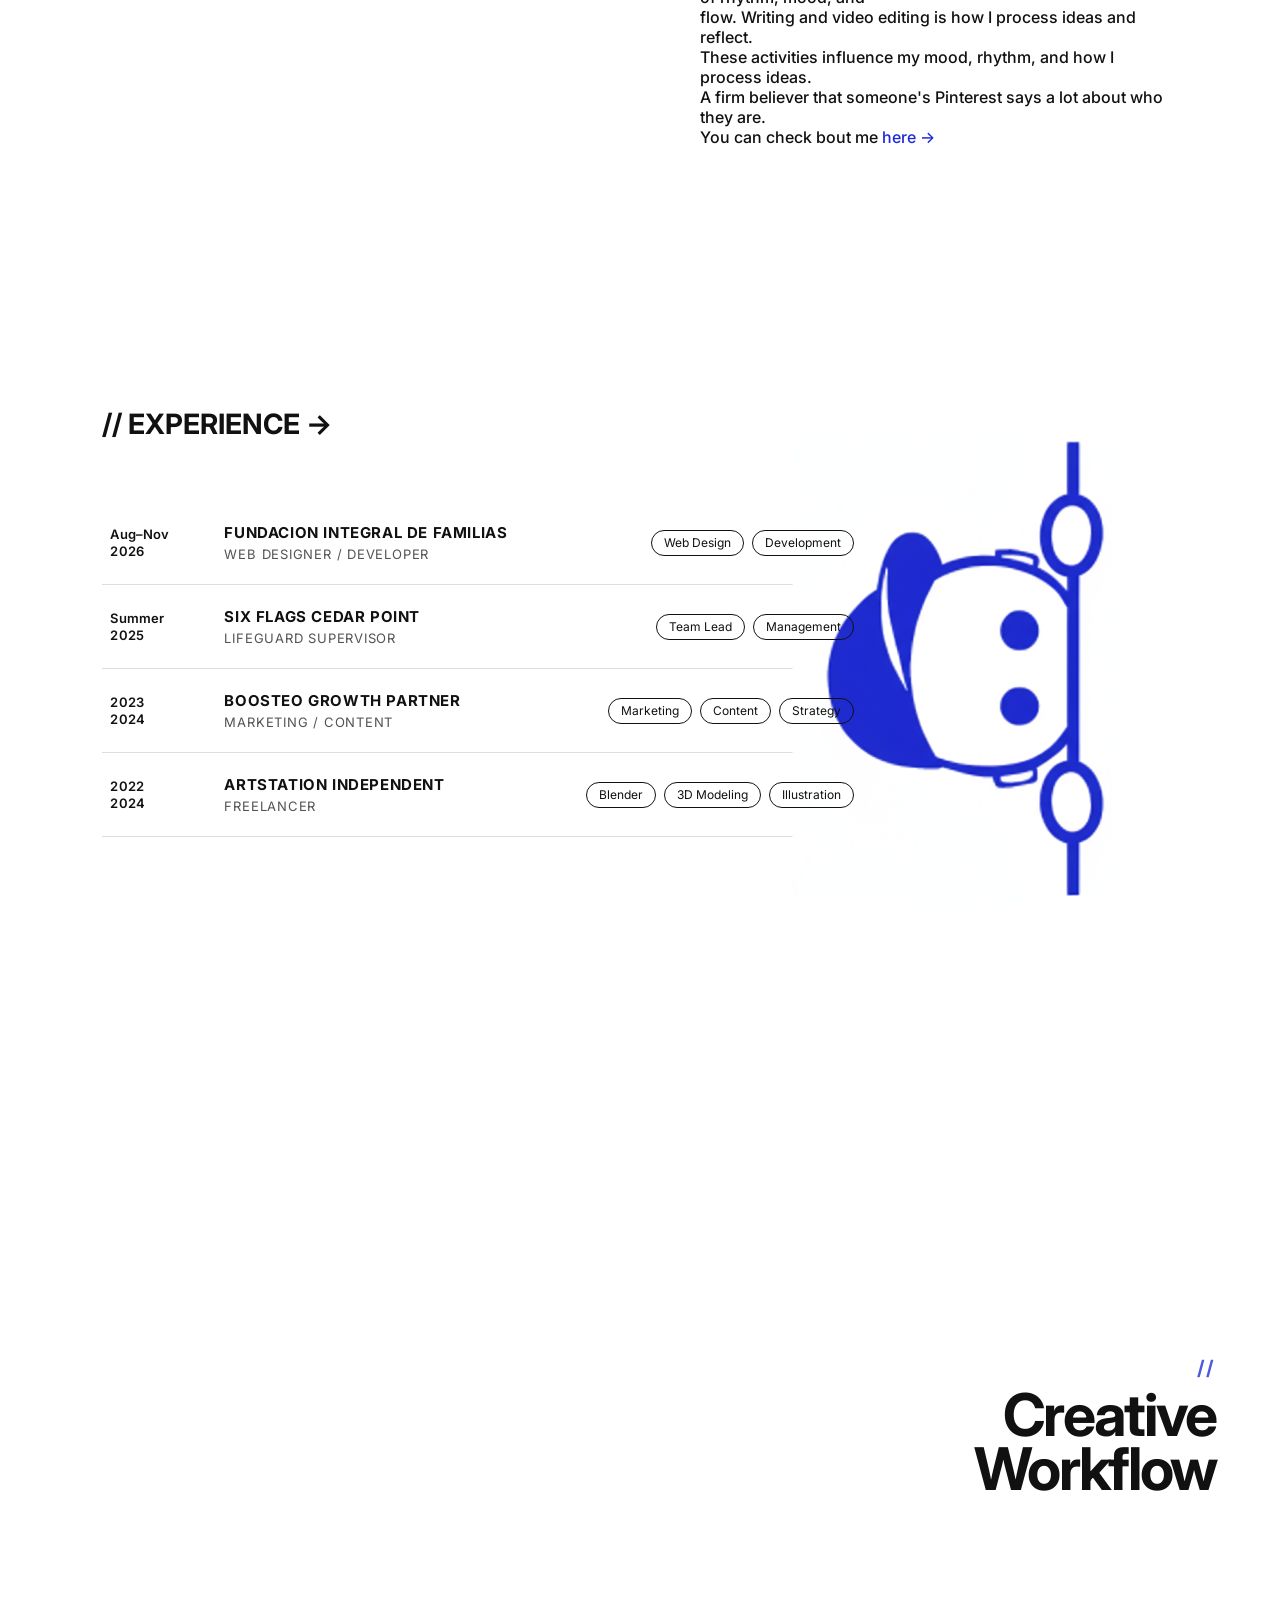
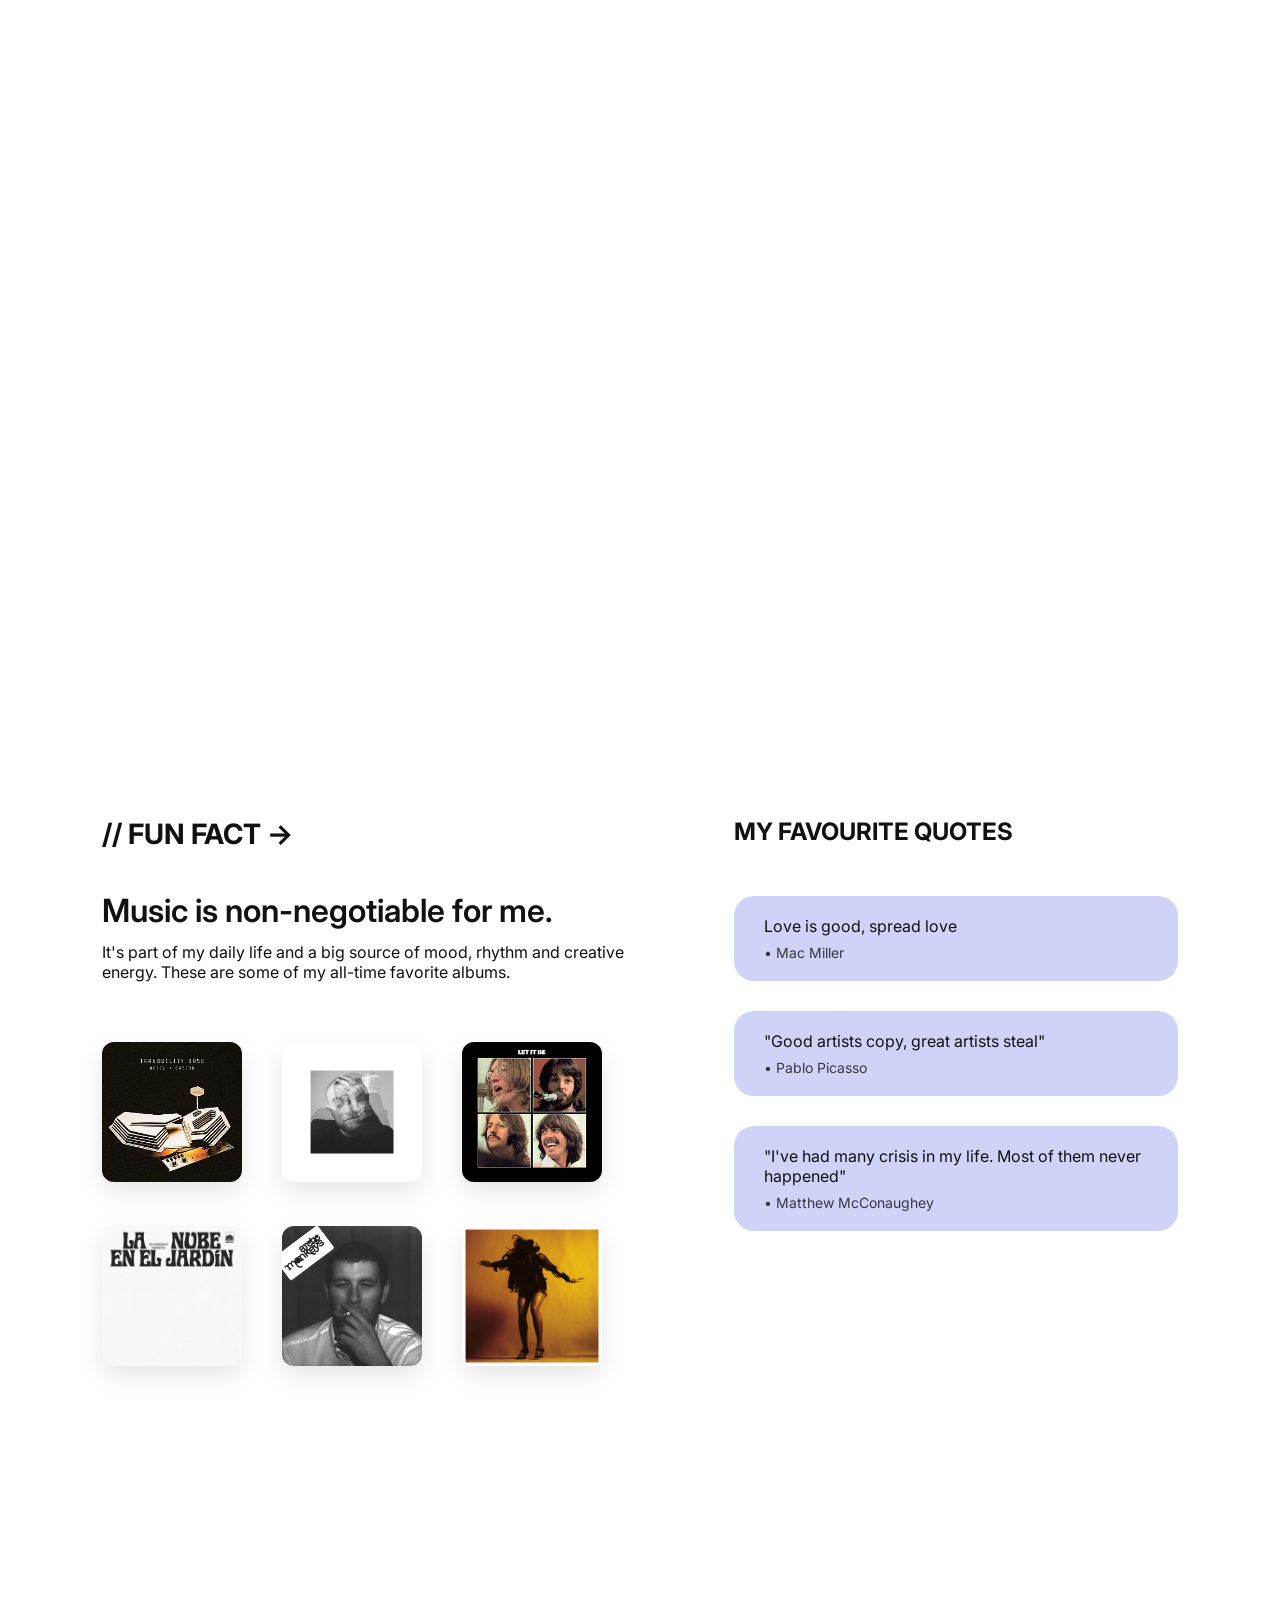
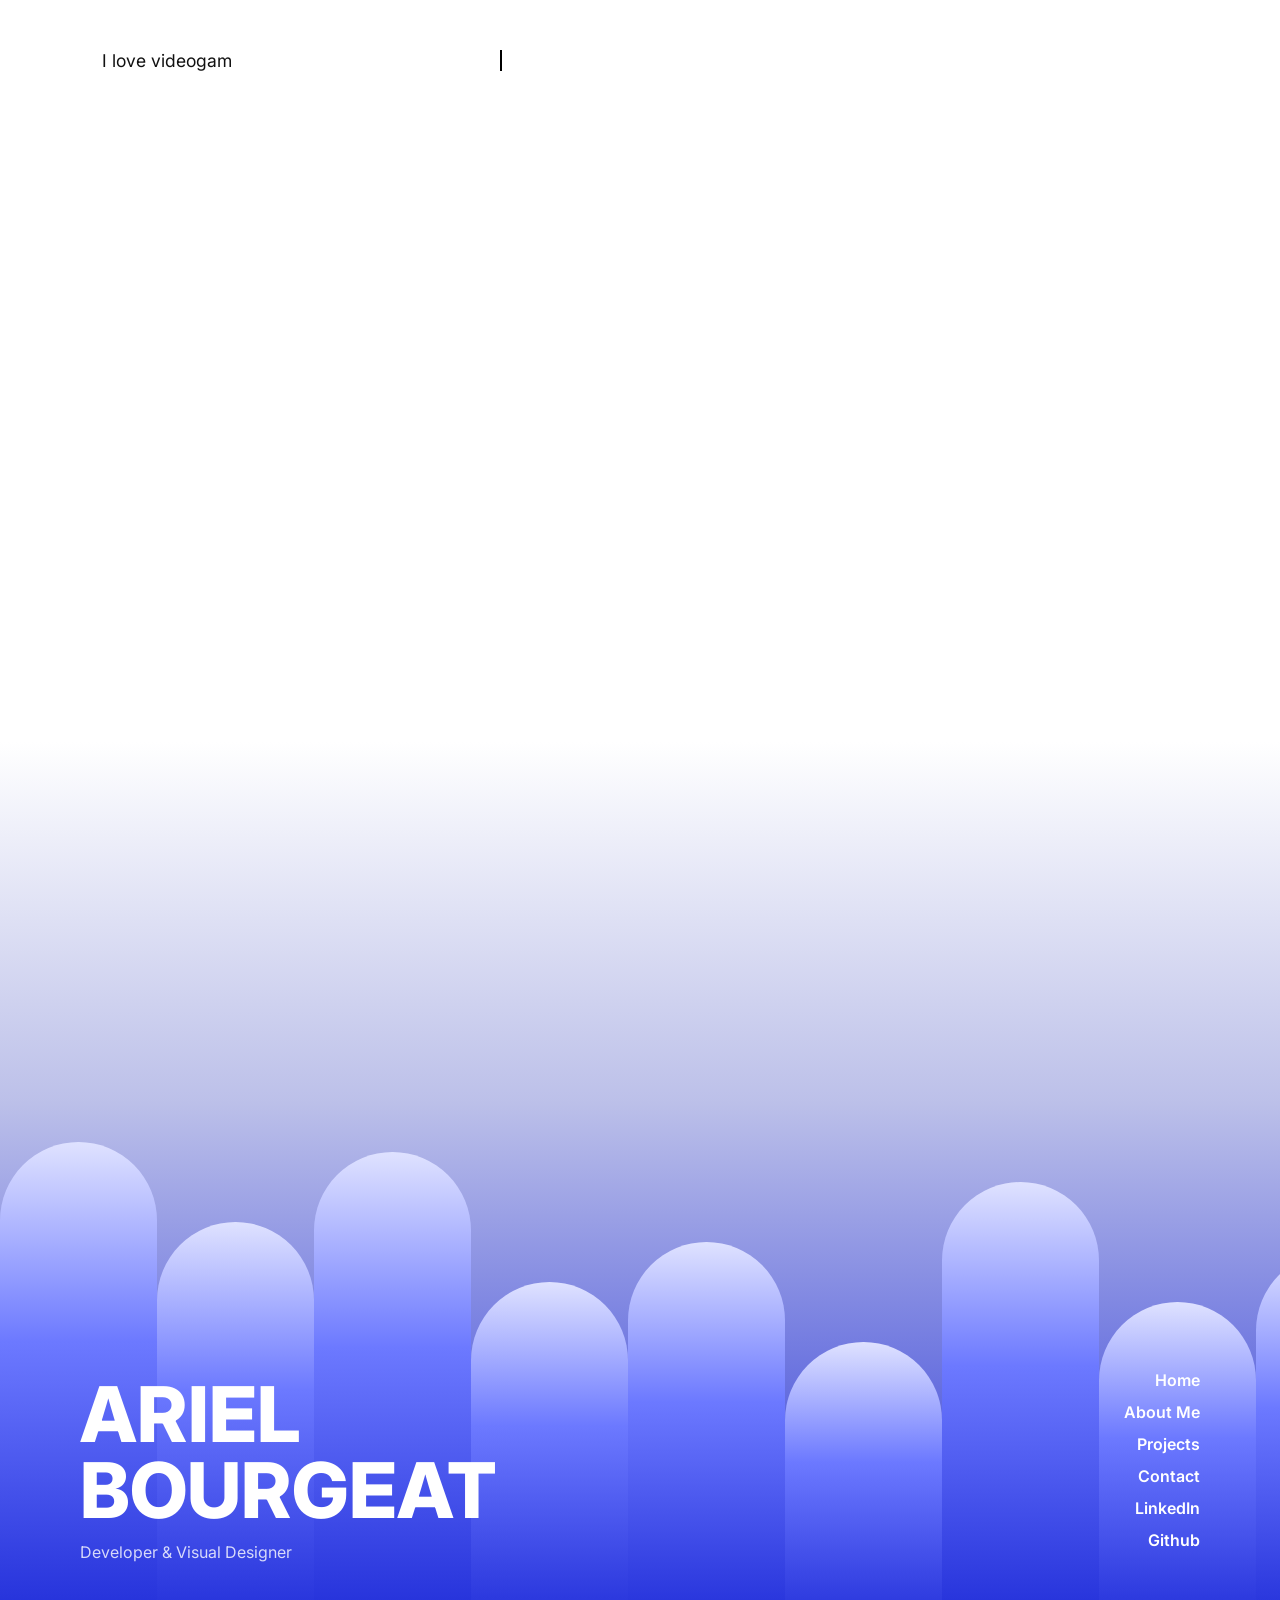
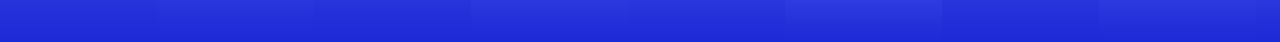
==== commit 7ef52f00: "changes in the project for better design practices, animations, correct non-functional parts" ====
--- a/About.html
+++ b/About.html
@@ -42,7 +42,7 @@
             <li><a href="index.html" onclick="toggleMenu()">HOME.</a></li>
             <li><a href="About.html" onclick="toggleMenu()">ABOUT.</a></li>
             <li><a href="projects.html" onclick="toggleMenu()">PROJECTS.</a></li>
-            <li><a href="home.html/#contact" onclick="toggleMenu()">CONTACT.</a></li>
+            <li><a href="contact.html" onclick="toggleMenu()">CONTACT.</a></li>
         </ul>
 
 
@@ -121,7 +121,7 @@
                         and how they feel to use, not just how they look.
                     </p>
                     <p>
-                        If you feel we connect dont doubt on <a href="home.html#contact">contacting me :)</a>
+                        If you feel we connect dont doubt on <a href="contact.html">contacting me :)</a>
                     </p>
                     <div class="work-images">
                         <img src="Images/about2.jpeg" alt="">
@@ -174,43 +174,68 @@
     
             <div class="experience-cards">
 
-                <div class="exp-card">
-                    <div class="exp-date">August - November 2026</div>
-                    <div class="exp-content">
-                        <h3>Fundacion Integral De Familias FIF</h3>
-                        <p>Web Designer/Developer</p>
+                <article class="exp-card">
+                    <div class="exp-date"><span>Aug–Nov</span><span>2026</span></div>
+                    <div class="exp-id">
+                        <h3>Fundacion Integral de Familias</h3>
+                        <p>Web Designer / Developer</p>
+                    </div>
+                    <ul class="exp-tags">
+                        <li>Web Design</li>
+                        <li>Development</li>
+                    </ul>
+                    <div class="exp-detail">
                         <p>Worked on developing an educational platform designed to make learning more accessible and engaging for children and teenagers.</p>
                     </div>
-                </div>
-
-                <div class="exp-card">
-                    <div class="exp-date">Summer 2025-2026</div>
-                    <div class="exp-content">
-                        <h3>SIX FLAGS CEDAR POINT</h3>
+                </article>
+
+                <article class="exp-card">
+                    <div class="exp-date"><span>Summer</span><span>2025</span></div>
+                    <div class="exp-id">
+                        <h3>Six Flags Cedar Point</h3>
                         <p>Lifeguard Supervisor</p>
-                        <p>Coordinated daily operations, including guard positioning, rotations,  breaks, and operational readiness.</p>
-                        <p>Developed stronger decision-making, communication, time-management,  and leadership skills through a high-responsibility operational  environment.</p>
-                    </div>
-                </div>
-    
-                <div class="exp-card">
-                    <div class="exp-date">2023-2024</div>
-                    <div class="exp-content">
-                        <h3>BOOSTEO GROWTH PARTNER</h3>
+                    </div>
+                    <ul class="exp-tags">
+                        <li>Team Lead</li>
+                        <li>Management</li>
+                    </ul>
+                    <div class="exp-detail">
+                        <p>Coordinated daily operations, including guard positioning, rotations, breaks, and operational readiness. Built decision-making, communication, and leadership in a high-responsibility environment.</p>
+                    </div>
+                </article>
+
+                <article class="exp-card">
+                    <div class="exp-date"><span>2023</span><span>2024</span></div>
+                    <div class="exp-id">
+                        <h3>BOOSTEO Growth Partner</h3>
                         <p>Marketing / Content</p>
-                        <p>Worked on branding, social media and digital strategy campaigns.</p>
-                    </div>
-                </div>
-    
-                <div class="exp-card">
-                    <div class="exp-date">2022-2024</div>
-                    <div class="exp-content">
-                        <h3>ARTSTATION INDEPENDENT</h3>
+                    </div>
+                    <ul class="exp-tags">
+                        <li>Marketing</li>
+                        <li>Content</li>
+                        <li>Strategy</li>
+                    </ul>
+                    <div class="exp-detail">
+                        <p>Worked on branding, social media, and digital strategy campaigns.</p>
+                    </div>
+                </article>
+
+                <article class="exp-card">
+                    <div class="exp-date"><span>2022</span><span>2024</span></div>
+                    <div class="exp-id">
+                        <h3>ArtStation Independent</h3>
                         <p>Freelancer</p>
+                    </div>
+                    <ul class="exp-tags">
+                        <li>Blender</li>
+                        <li>3D Modeling</li>
+                        <li>Illustration</li>
+                    </ul>
+                    <div class="exp-detail">
                         <p>Created 3D models and digital assets for commissions.</p>
                     </div>
-                </div>
-    
+                </article>
+
             </div>
     
             <!-- PERSONAJE DERECHA -->
@@ -219,7 +244,70 @@
         </div>
     
     </section>
-    
+
+    <section class="workflow" id="workflow">
+        <div class="workflow-sticky">
+            <h2 class="workflow-title"><span>//</span> Creative<br>Workflow</h2>
+
+            <svg class="workflow-stroke" viewBox="0 0 1000 780" preserveAspectRatio="none" aria-hidden="true">
+                <path id="workflowBrush" d="M -30 78 C 150 18, 310 145, 490 78 S 790 12, 1080 78 M 1080 230 C 860 165, 690 300, 470 225 S 140 165, -30 230 M -30 390 C 160 325, 330 460, 510 388 S 810 322, 1080 390 M 1080 548 C 850 482, 670 625, 450 545 S 120 482, -30 548"></path>
+            </svg>
+
+            <ol class="workflow-steps">
+                <li class="workflow-step" style="--x: 8%; --y: 11%;">
+                    <p class="wf-kicker"><span>Design</span></p>
+                    <p class="wf-line"><span>01 Ideation</span></p>
+                    <p class="wf-line"><span>Catch the idea of the project</span></p>
+                </li>
+                <li class="workflow-step" style="--x: 34%; --y: 10%;">
+                    <p class="wf-line"><span>02 References</span></p>
+                    <p class="wf-line"><span>Collect what shapes the direction</span></p>
+                </li>
+                <li class="workflow-step" style="--x: 58%; --y: 11%;">
+                    <p class="wf-line"><span>03 Moodboard</span></p>
+                    <p class="wf-line"><span>Set the tone and atmosphere</span></p>
+                </li>
+                <li class="workflow-step" style="--x: 54%; --y: 30%;">
+                    <p class="wf-line"><span>04 Base design</span></p>
+                    <p class="wf-line"><span>Build the first visual structure</span></p>
+                </li>
+                <li class="workflow-step" style="--x: 30%; --y: 29%;">
+                    <p class="wf-line"><span>05 Corrections</span></p>
+                    <p class="wf-line"><span>Refine until it feels intentional</span></p>
+                </li>
+                <li class="workflow-step" style="--x: 6%; --y: 30%;">
+                    <p class="wf-line"><span>06 Final design</span></p>
+                    <p class="wf-line"><span>Lock the visual direction</span></p>
+                </li>
+                <li class="workflow-step" style="--x: 8%; --y: 51%;">
+                    <p class="wf-kicker"><span>Development</span></p>
+                    <p class="wf-line"><span>01 Referencing</span></p>
+                    <p class="wf-line"><span>Turn the design into structure</span></p>
+                </li>
+                <li class="workflow-step" style="--x: 34%; --y: 50%;">
+                    <p class="wf-line"><span>02 Layout</span></p>
+                    <p class="wf-line"><span>Place the interface on screen</span></p>
+                </li>
+                <li class="workflow-step" style="--x: 58%; --y: 51%;">
+                    <p class="wf-line"><span>03 Functionality</span></p>
+                    <p class="wf-line"><span>Make each interaction work</span></p>
+                </li>
+                <li class="workflow-step" style="--x: 54%; --y: 70%;">
+                    <p class="wf-line"><span>04 Loyal to design</span></p>
+                    <p class="wf-line"><span>Stay faithful to the visual</span></p>
+                </li>
+                <li class="workflow-step" style="--x: 28%; --y: 69%;">
+                    <p class="wf-line"><span>05 Mechanics and logic</span></p>
+                    <p class="wf-line"><span>Connect behavior and flow</span></p>
+                </li>
+                <li class="workflow-step" style="--x: 6%; --y: 70%;">
+                    <p class="wf-line"><span>06 Launch</span></p>
+                    <p class="wf-line"><span>Ship the experience</span></p>
+                </li>
+            </ol>
+        </div>
+    </section>
+
     <!-- ================= SECTION 4  ================= -->
 
     <section class="funfact-section">
@@ -368,7 +456,7 @@
                     <li><a href="index.html">Home</a></li>
                     <li><a href="About.html">About Me</a></li>
                     <li><a href="projects.html">Projects</a></li>
-                    <li><a href="index.html#contact">Contact</a></li>
+                    <li><a href="contact.html">Contact</a></li>
                     <li><a href="#">LinkedIn</a></li>
                     <li><a href="#">Github</a></li>
                 </ul>
--- a/about.css
+++ b/about.css
@@ -350,35 +350,128 @@
 }
 
 .experience-cards {
-    width: 60%;
+    width: min(760px, 72%);
     display: flex;
     flex-direction: column;
-    gap: 40px;
 }
 
 .exp-card {
-    background: #f3f3f3;
-    padding: 30px;
-    border-radius: 20px;
-
+    display: grid;
+    grid-template-columns: 92px minmax(0, 1fr) minmax(180px, 280px);
+    column-gap: 22px;
+    row-gap: 0;
+    align-items: center;
+    padding: 22px 8px;
+    border-bottom: 1px solid #dedede;
+    background: transparent;
+    color: #111;
+    transition: background 0.55s cubic-bezier(.22, .61, .36, 1), color 0.45s ease, padding 0.55s cubic-bezier(.22, .61, .36, 1), border-color 0.45s ease;
+}
+
+.exp-date {
+    grid-column: 1;
+    grid-row: 1;
+    display: flex;
+    flex-direction: column;
+    gap: 2px;
+    font-size: 13px;
+    font-weight: 600;
+    letter-spacing: 0.01em;
+    line-height: 1.15;
+}
+
+.exp-id {
+    grid-column: 2;
+    grid-row: 1;
+}
+
+.exp-id h3 {
+    margin: 0;
+    font-size: 15px;
+    font-weight: 700;
+    letter-spacing: 0.04em;
+    text-transform: uppercase;
+}
+
+.exp-id p {
+    margin: 4px 0 0;
+    font-size: 13px;
+    letter-spacing: 0.06em;
+    text-transform: uppercase;
+    opacity: 0.72;
+}
+
+.exp-tags {
+    position: relative;
+    z-index: 1;
+    grid-column: 3;
+    grid-row: 1;
+    justify-self: end;
+    align-self: center;
+    display: flex;
+    flex-wrap: wrap;
+    justify-content: flex-end;
+    gap: 8px;
+    margin: 0;
+    padding: 0;
+    list-style: none;
+    transition: opacity 0.4s ease, transform 0.45s cubic-bezier(.22, .61, .36, 1);
+}
+
+.exp-tags li {
+    padding: 6px 12px;
+    border: 1px solid currentColor;
+    border-radius: 999px;
+    font-size: 12px;
+    line-height: 1;
+    white-space: nowrap;
+}
+
+.exp-detail {
+    grid-column: 3;
+    grid-row: 1;
+    align-self: center;
+    max-height: 0;
     opacity: 0;
-    transform: translateY(60px);
-    transition: all 0.8s ease;
-}
-
-.exp-card.visible {
+    overflow: hidden;
+    transform: translateY(16px);
+    pointer-events: none;
+    transition: max-height 0.55s cubic-bezier(.22, .61, .36, 1), opacity 0.45s ease 0.05s, transform 0.55s cubic-bezier(.22, .61, .36, 1);
+}
+
+.exp-detail p {
+    margin: 0;
+    font-size: 14px;
+    line-height: 1.45;
+    letter-spacing: 0;
+    text-transform: none;
+}
+
+.exp-card:hover,
+.exp-card:focus-within {
+    grid-template-columns: 92px minmax(0, 1fr) minmax(220px, 1.15fr);
+    align-items: start;
+    padding: 28px 22px 26px;
+    background: #111;
+    color: #fff;
+    border-color: transparent;
+}
+
+.exp-card:hover .exp-tags,
+.exp-card:focus-within .exp-tags {
+    grid-column: 2;
+    grid-row: 2;
+    justify-content: flex-start;
+    margin-top: 16px;
+    opacity: 1;
+    transform: none;
+}
+
+.exp-card:hover .exp-detail,
+.exp-card:focus-within .exp-detail {
+    max-height: 160px;
     opacity: 1;
     transform: translateY(0);
-}
-
-.exp-date {
-    font-weight: 600;
-    margin-bottom: 10px;
-}
-
-.exp-content h3 {
-    margin: 0;
-    font-size: 18px;
 }
 
 .experience-character {
@@ -396,6 +489,200 @@
 .experience-character.visible {
     right: -10px; 
     opacity: 1;
+}
+
+/* ================= WORKFLOW ================= */
+
+.workflow {
+    height: 320vh;
+    background: #fff;
+    position: relative;
+}
+
+.workflow-sticky {
+    position: sticky;
+    top: 0;
+    height: 100vh;
+    overflow: hidden;
+    background: #fff;
+}
+
+.workflow-title {
+    position: absolute;
+    right: 5vw;
+    top: 50%;
+    z-index: 3;
+    margin: 0;
+    transform: translateY(-50%);
+    font-size: clamp(42px, 4.6vw, 76px);
+    font-weight: 700;
+    line-height: 0.92;
+    letter-spacing: -0.04em;
+    text-align: right;
+    color: #111;
+}
+
+.workflow-title span {
+    display: block;
+    margin-bottom: 10px;
+    color: #4F5BDB;
+    font-size: 0.34em;
+    letter-spacing: 0.08em;
+}
+
+.workflow-stroke {
+    position: absolute;
+    left: 0;
+    top: 0;
+    width: 74%;
+    height: 100%;
+    pointer-events: none;
+}
+
+.workflow-stroke path {
+    fill: none;
+    stroke: #4F5BDB;
+    stroke-width: 118;
+    stroke-linecap: round;
+    stroke-linejoin: round;
+}
+
+.workflow-steps {
+    position: absolute;
+    inset: 0 26% 0 0;
+    margin: 0;
+    padding: 0;
+    list-style: none;
+    pointer-events: none;
+}
+
+.workflow-step {
+    position: absolute;
+    left: var(--x);
+    top: var(--y);
+    width: min(220px, 26%);
+    color: #fff;
+    transform: translateY(-50%);
+}
+
+.wf-kicker,
+.wf-line {
+    display: block;
+    overflow: hidden;
+    margin: 0;
+}
+
+.wf-kicker span,
+.wf-line span {
+    display: block;
+    transform: translateY(120%);
+}
+
+.wf-kicker {
+    margin-bottom: 6px;
+    font-size: 11px;
+    letter-spacing: 0.14em;
+    text-transform: uppercase;
+    opacity: 0.85;
+}
+
+.wf-line {
+    font-size: 15px;
+    font-weight: 600;
+    line-height: 1.25;
+}
+
+.wf-line + .wf-line {
+    margin-top: 2px;
+    font-size: 13px;
+    font-weight: 400;
+}
+
+@media (max-width: 900px) {
+    .experience-cards {
+        width: 100%;
+    }
+
+    .exp-card,
+    .exp-card:hover,
+    .exp-card:focus-within {
+        grid-template-columns: 78px minmax(0, 1fr);
+    }
+
+    .exp-tags,
+    .exp-card:hover .exp-tags,
+    .exp-card:focus-within .exp-tags {
+        grid-column: 2;
+        grid-row: 2;
+        justify-content: flex-start;
+        margin-top: 12px;
+    }
+
+    .exp-detail,
+    .exp-card:hover .exp-detail,
+    .exp-card:focus-within .exp-detail {
+        grid-column: 1 / -1;
+        grid-row: 3;
+        margin-top: 12px;
+    }
+
+    .workflow {
+        height: auto;
+    }
+
+    .workflow-sticky {
+        position: relative;
+        height: auto;
+        min-height: 100vh;
+        padding: 80px 24px 40px;
+    }
+
+    .workflow-title {
+        position: relative;
+        right: auto;
+        top: auto;
+        transform: none;
+        text-align: left;
+        margin-bottom: 28px;
+    }
+
+    .workflow-stroke,
+    .workflow-steps {
+        position: relative;
+        width: 100%;
+        inset: auto;
+    }
+
+    .workflow-stroke {
+        height: 70vh;
+    }
+
+    .workflow-steps {
+        position: absolute;
+        inset: auto 0 40px 0;
+        height: 70vh;
+    }
+
+    .workflow-step {
+        width: 42%;
+    }
+}
+
+@media (prefers-reduced-motion: reduce) {
+    .workflow {
+        height: auto;
+    }
+
+    .workflow-sticky {
+        position: relative;
+        height: auto;
+        min-height: 100vh;
+    }
+
+    .wf-kicker span,
+    .wf-line span {
+        transform: none;
+    }
 }
 
 /* ================= FUN FACT  ================= */
--- a/styles.css
+++ b/styles.css
@@ -206,7 +206,7 @@
 
 .hero-left {
     padding: 48px;
-    background:rgb(242, 69, 69);
+    background:#4F5BDB;
     display: flex;
     flex-direction: column;
     justify-content: center;
@@ -221,6 +221,11 @@
     text-align: left;
     transition: opacity 1s ease;
     color: white;
+}
+
+.name-word {
+    display: inline-block;
+    white-space: nowrap;
 }
 
 .role {
@@ -705,6 +710,7 @@
     display: flex;
     align-items: center;
     gap: 20px;
+    z-index: 5;
 }
 
 .menu-close.same-spot {
@@ -1190,3 +1196,322 @@
     color: #ffff;
 }
 
+/* ===== LANDING SEQUENCE ===== */
+
+html.landing-active,
+html.landing-active body {
+    overflow: hidden;
+    overscroll-behavior: none;
+}
+
+body.landing-active .nav,
+body.landing-active .role,
+body.landing-active .hero-quote,
+body.landing-active .intro-text > *,
+body.landing-active .intro-right {
+    opacity: 0;
+}
+
+body.landing-active .nav {
+    pointer-events: none;
+}
+
+body.landing-active .name {
+    overflow: hidden;
+}
+
+.name-word,
+.name-char {
+    font-family: inherit;
+}
+
+.name-char {
+    display: inline-block;
+    white-space: pre;
+}
+
+body.landing-active .name-char {
+    opacity: 0;
+    transform: translateY(110%);
+}
+
+.landing {
+    position: fixed;
+    inset: 0;
+    z-index: 1800;
+    background: #fff;
+    color: #111;
+    overflow: hidden;
+    user-select: none;
+    touch-action: none;
+}
+
+.landing-kicker {
+    position: absolute;
+    top: 32px;
+    left: 0;
+    right: 0;
+    z-index: 3;
+    margin: 0;
+    text-align: center;
+    font-size: 15px;
+    font-weight: 500;
+    letter-spacing: -0.01em;
+}
+
+.landing-caret {
+    display: inline-block;
+    margin-left: 3px;
+    font-weight: 400;
+    animation: landingCaret 1s steps(1) infinite;
+}
+
+@keyframes landingCaret {
+    0%, 45% { opacity: 1; }
+    50%, 100% { opacity: 0; }
+}
+
+.landing-stage {
+    position: absolute;
+    inset: 0;
+    z-index: 2;
+    display: grid;
+    grid-template-columns: minmax(0, 1fr) min(400px, 34vw) minmax(0, 1fr);
+    column-gap: 3vw;
+    align-items: center;
+    padding: 72px 6vw 0;
+}
+
+.landing-side {
+    margin: 0;
+    font-size: clamp(36px, 4.4vw, 68px);
+    font-weight: 500;
+    letter-spacing: -0.045em;
+    line-height: 1;
+    white-space: nowrap;
+}
+
+.landing-side-left {
+    justify-self: start;
+}
+
+.landing-side-right {
+    justify-self: end;
+}
+
+.landing-center {
+    position: relative;
+    width: 100%;
+    height: 320px;
+    display: grid;
+    place-items: center;
+}
+
+.landing-logo {
+    position: relative;
+    z-index: 2;
+    display: grid;
+    place-items: center;
+    transition: opacity 0.4s ease, transform 0.4s ease;
+}
+
+.landing-logo img {
+    width: 210px;
+    height: 270px;
+    object-fit: cover;
+    object-position: center 15%;
+    display: block;
+    border-radius: 0;
+}
+
+.landing-logo p {
+    position: absolute;
+    top: calc(100% + 16px);
+    margin: 0;
+    font-size: 15px;
+    font-weight: 500;
+    letter-spacing: -0.01em;
+    white-space: nowrap;
+}
+
+.landing-stack {
+    position: absolute;
+    inset: 0;
+    z-index: 1;
+}
+
+.stack-card {
+    position: absolute;
+    left: 50%;
+    top: 50%;
+    width: 108%;
+    aspect-ratio: 16 / 10;
+    object-fit: cover;
+    border-radius: 0;
+    border: none;
+    background: #d5d5d5;
+    box-shadow: 0 16px 36px rgba(0, 0, 0, 0.14);
+    opacity: 0;
+    transform: translate(-50%, -50%) rotate(0deg) scale(0.92);
+    transition: transform 0.5s cubic-bezier(.22, .61, .36, 1), opacity 0.4s ease;
+}
+
+.landing-quote {
+    position: fixed;
+    z-index: 5;
+    overflow: hidden;
+    opacity: 0;
+    pointer-events: none;
+    background: #161616;
+}
+
+.landing-quote img {
+    width: 100%;
+    height: 100%;
+    object-fit: cover;
+    display: block;
+}
+
+.landing-quote-scrim {
+    position: absolute;
+    inset: 0;
+    background: #000;
+    opacity: 0.28;
+    z-index: 1;
+}
+
+.landing-quote-text {
+    position: absolute;
+    top: 50%;
+    left: 50%;
+    z-index: 2;
+    width: 85%;
+    max-width: 640px;
+    margin: 0;
+    padding: 0 12px;
+    transform: translate(-50%, -50%);
+    color: #fff;
+    font-size: clamp(20px, 2.8vw, 32px);
+    font-weight: 400;
+    line-height: 1.35;
+    text-align: center;
+    text-shadow: 0 2px 16px rgba(0, 0, 0, 0.28);
+}
+
+.landing-quote-text span {
+    display: block;
+    margin-top: 12px;
+    font-size: 0.72em;
+    font-weight: 400;
+    opacity: 0.9;
+}
+
+@media (max-width: 720px) {
+    .landing-stage {
+        grid-template-columns: 1fr;
+        grid-template-rows: auto auto auto;
+        justify-items: center;
+        align-content: center;
+        row-gap: 36px;
+        padding: 96px 24px 24px;
+    }
+
+    .landing-center {
+        width: min(320px, 78vw);
+        order: 2;
+    }
+
+    .landing-side-left { order: 1; }
+    .landing-side-right { order: 3; }
+
+    .stack-card {
+        width: min(340px, 82vw);
+    }
+}
+
+@media (prefers-reduced-motion: reduce) {
+    .landing { display: none !important; }
+
+    html.landing-active,
+    html.landing-active body {
+        overflow: auto;
+    }
+
+    body.landing-active .nav,
+    body.landing-active .role,
+    body.landing-active .hero-quote,
+    body.landing-active .intro-text > *,
+    body.landing-active .intro-right,
+    body.landing-active .name-char {
+        opacity: 1;
+        transform: none;
+        pointer-events: auto;
+    }
+}
+
+/* ===== CONTACT PAGE ===== */
+
+body.contact-page {
+    height: 100vh;
+    min-height: 100vh;
+    overflow: hidden;
+}
+
+body.contact-page .contact {
+    min-height: 100vh;
+    padding: 0 12vw 88px;
+    align-items: center;
+}
+
+.contact-dock {
+    position: fixed;
+    left: 0;
+    right: 0;
+    bottom: 36px;
+    z-index: 5;
+    display: grid;
+    grid-template-columns: 1fr 1fr 1fr;
+    align-items: center;
+    padding: 0 7vw;
+}
+
+.contact-dock a {
+    color: #111;
+    font-size: 13px;
+    font-weight: 500;
+    letter-spacing: 0.16em;
+    text-decoration: underline;
+    text-underline-offset: 5px;
+}
+
+.contact-dock a:nth-child(1) {
+    justify-self: start;
+}
+
+.contact-dock a:nth-child(2) {
+    justify-self: center;
+}
+
+.contact-dock a:nth-child(3) {
+    justify-self: end;
+}
+
+.contact-dock a:hover {
+    color: #1c29d6;
+}
+
+@media (max-width: 900px) {
+    body.contact-page {
+        height: auto;
+        min-height: 100vh;
+        overflow: auto;
+    }
+
+    body.contact-page .contact {
+        grid-template-columns: 1fr;
+        min-height: 100vh;
+        padding: 48px 28px 120px;
+        align-items: center;
+    }
+}
+
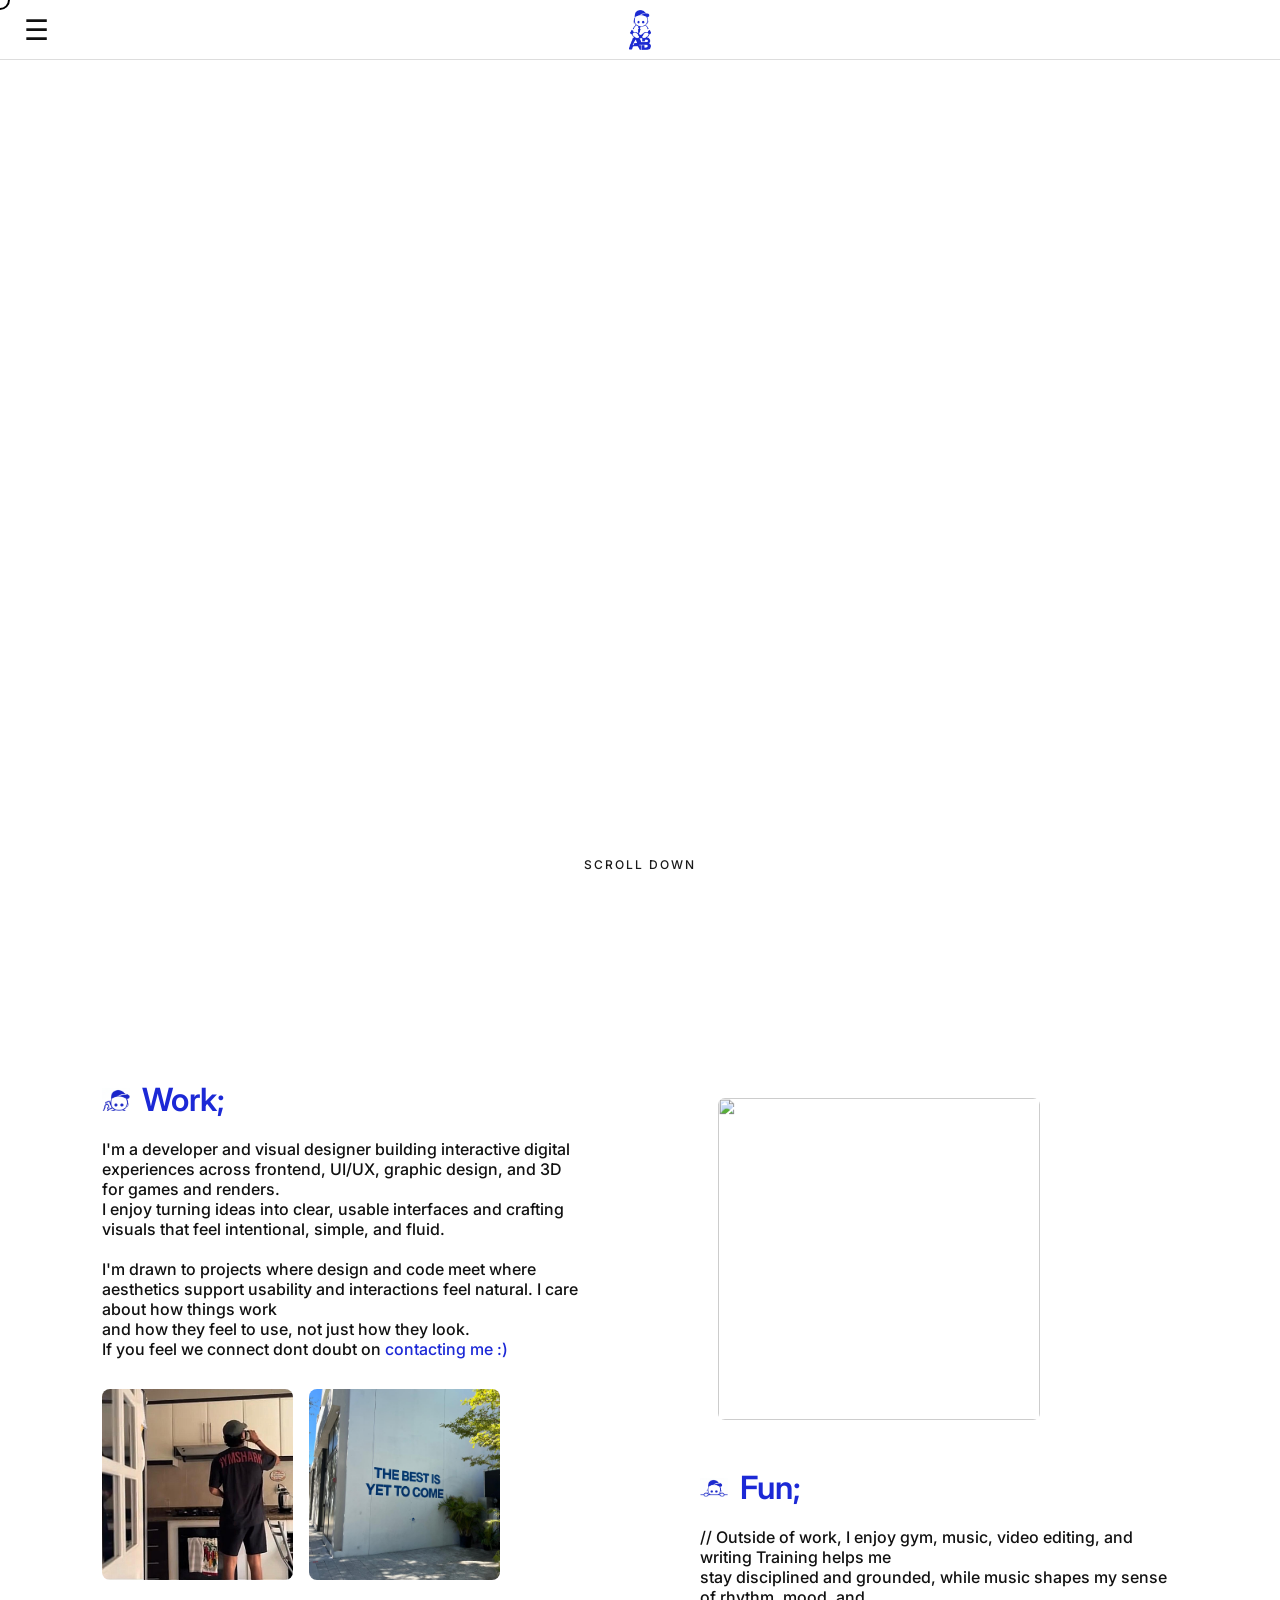
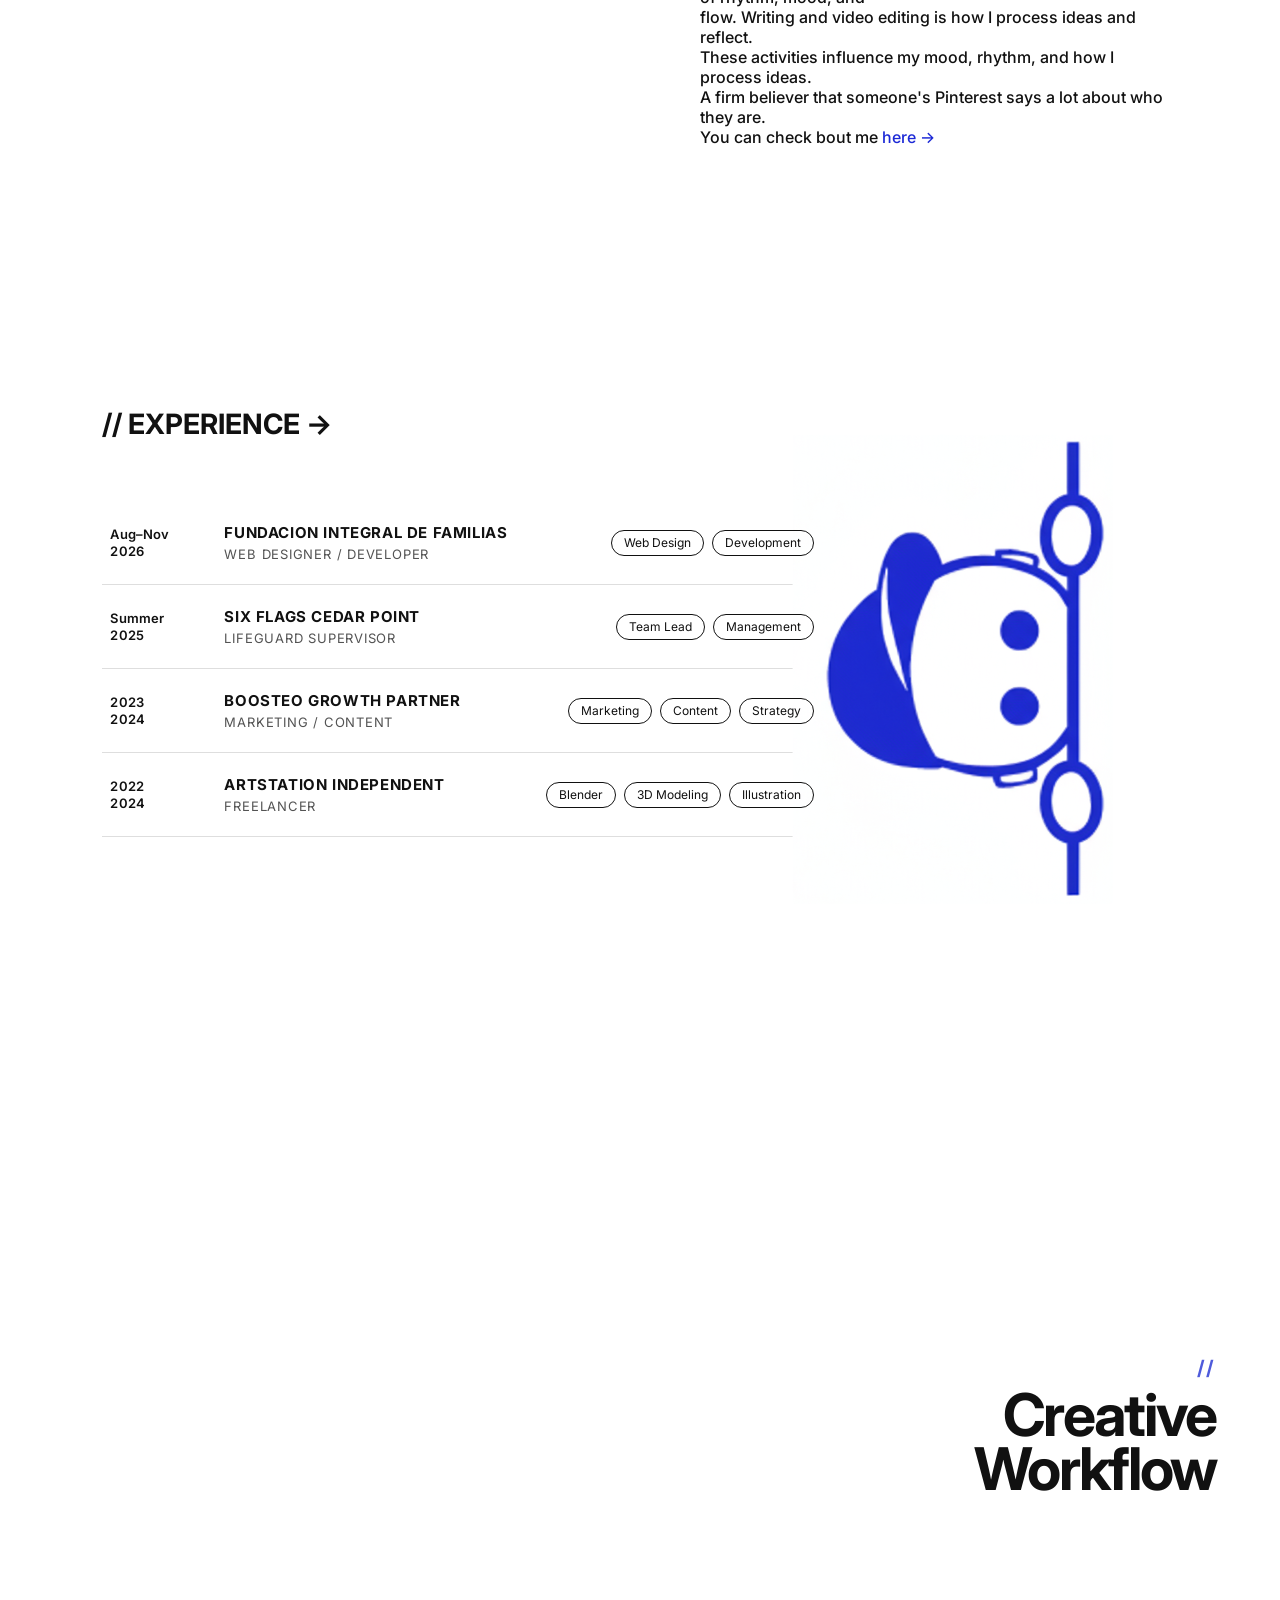
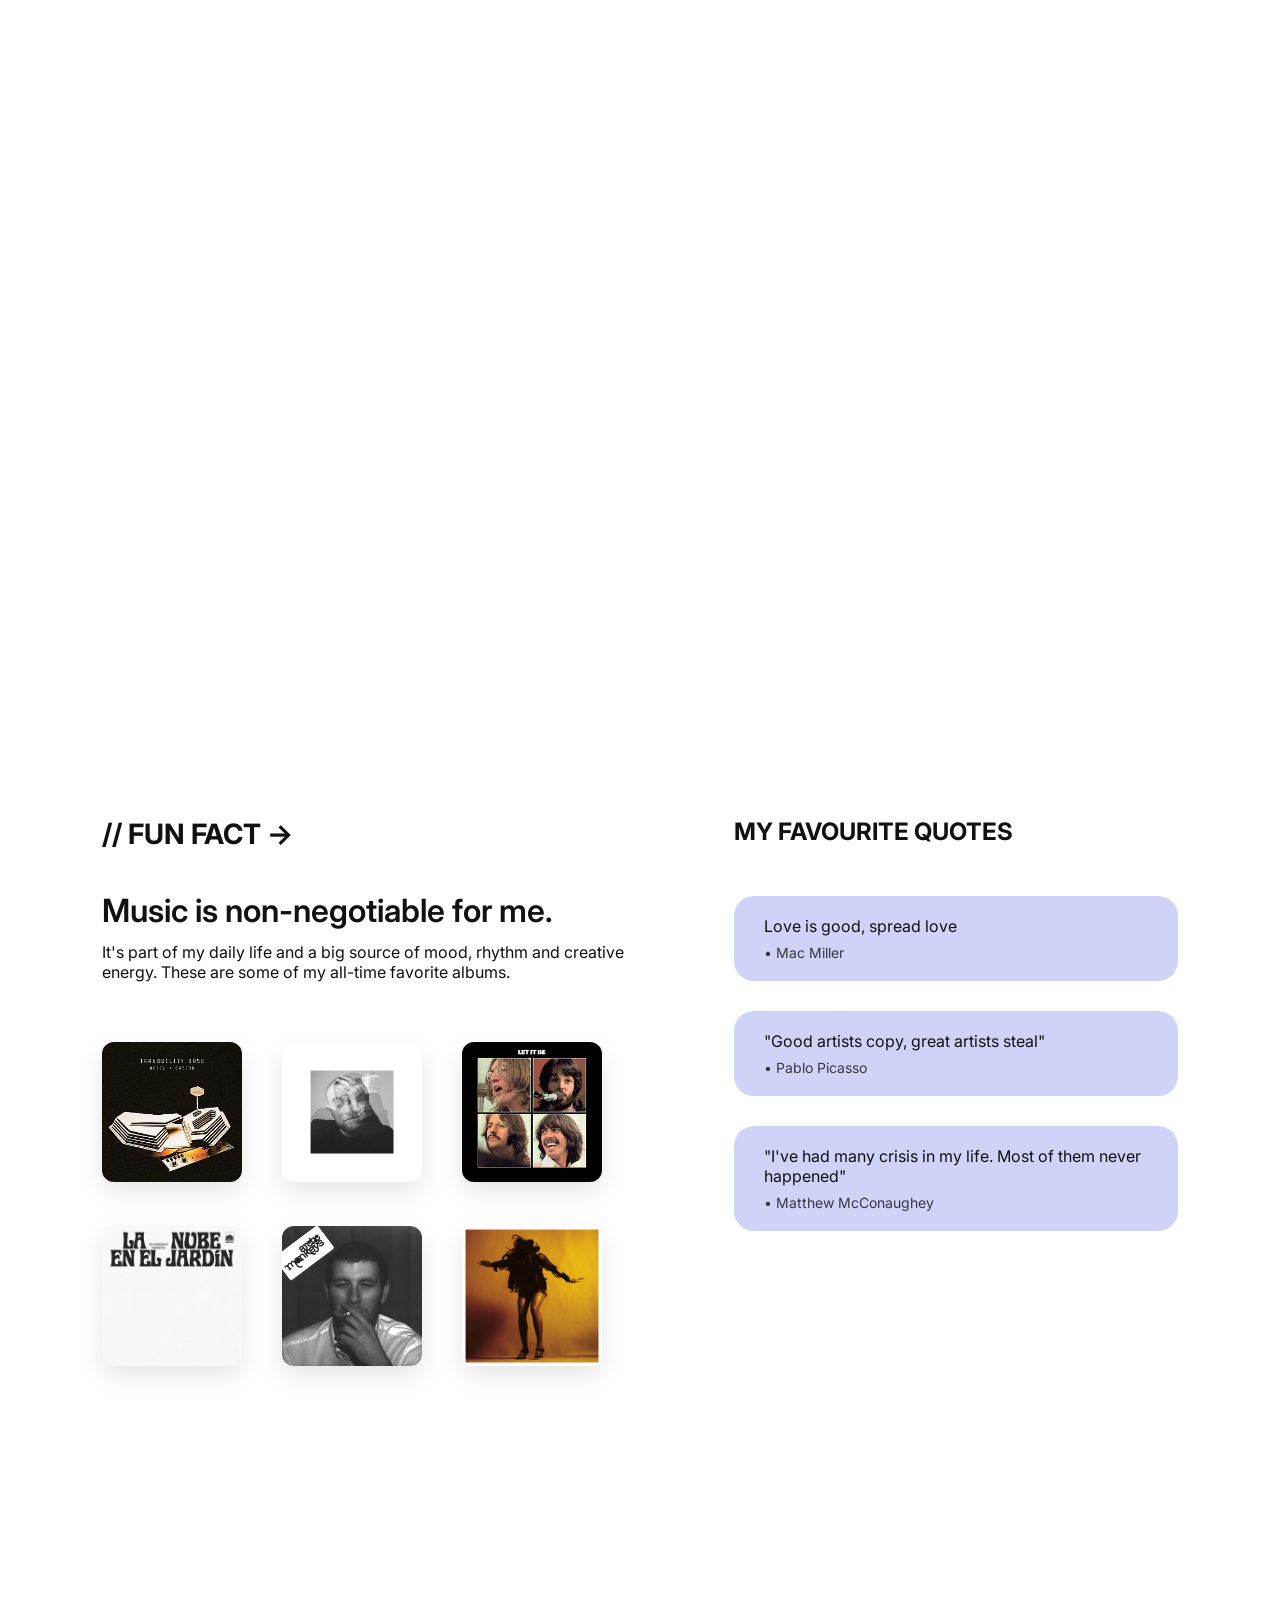
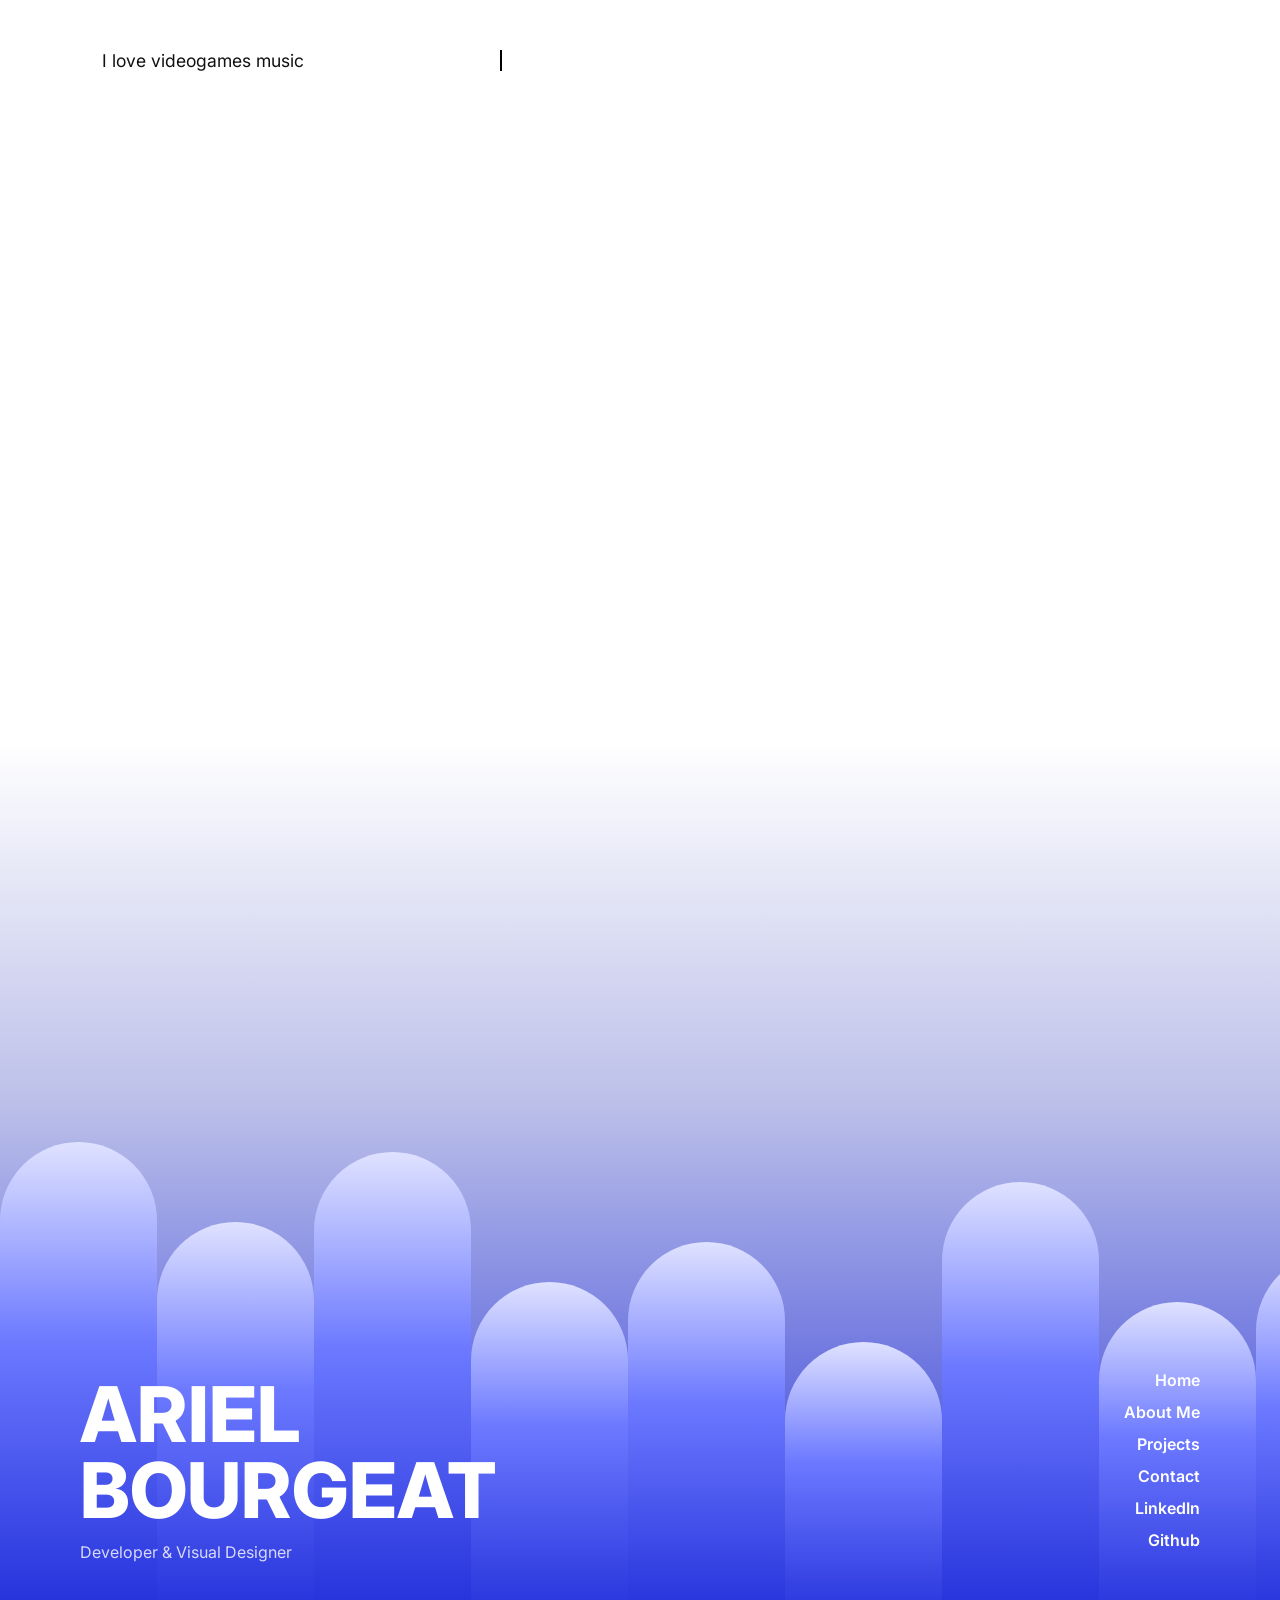
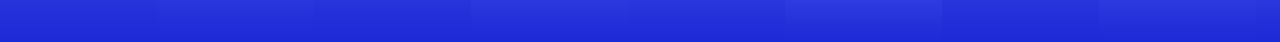
==== commit d310fa3f: "New portfolio update and about" ====
--- a/About.html
+++ b/About.html
@@ -91,6 +91,8 @@
             </h2>
     
         </div>
+
+        <p class="about-scroll-hint">SCROLL DOWN</p>
     
     </section>
     
@@ -187,6 +189,7 @@
                     <div class="exp-detail">
                         <p>Worked on developing an educational platform designed to make learning more accessible and engaging for children and teenagers.</p>
                     </div>
+                    <img class="exp-photo" src="Images/FundacionFIF.png" alt="Fundacion Integral de Familias">
                 </article>
 
                 <article class="exp-card">
@@ -202,6 +205,7 @@
                     <div class="exp-detail">
                         <p>Coordinated daily operations, including guard positioning, rotations, breaks, and operational readiness. Built decision-making, communication, and leadership in a high-responsibility environment.</p>
                     </div>
+                    <img class="exp-photo" src="Images/CedarPoint.jpeg" alt="Cedar Point at Six Flags" style="object-position: center 68%;">
                 </article>
 
                 <article class="exp-card">
@@ -218,6 +222,7 @@
                     <div class="exp-detail">
                         <p>Worked on branding, social media, and digital strategy campaigns.</p>
                     </div>
+                    <img class="exp-photo" src="Images/about6.jpeg" alt="BOOSTEO" style="object-position: center 72%;">
                 </article>
 
                 <article class="exp-card">
@@ -234,6 +239,7 @@
                     <div class="exp-detail">
                         <p>Created 3D models and digital assets for commissions.</p>
                     </div>
+                    <img class="exp-photo" src="Images/cave2.jpg" alt="Stylized cave render">
                 </article>
 
             </div>
--- a/about.css
+++ b/about.css
@@ -86,6 +86,25 @@
     padding: 0;
 }
 
+.about-scroll-hint {
+    position: fixed;
+    left: 50%;
+    bottom: 28px;
+    z-index: 20;
+    margin: 0;
+    transform: translateX(-50%);
+    font-size: 12px;
+    font-weight: 500;
+    letter-spacing: 0.16em;
+    color: #1a1a1a;
+    pointer-events: none;
+    transition: opacity 0.35s ease;
+}
+
+.about-scroll-hint.is-hidden {
+    opacity: 0;
+}
+
 /* VIDEO pegado literal al borde izquierdo */
 .hero-video-container {
     position: absolute;
@@ -350,13 +369,15 @@
 }
 
 .experience-cards {
-    width: min(760px, 72%);
+    width: min(820px, calc(100% - 260px));
     display: flex;
     flex-direction: column;
 }
 
 .exp-card {
+    position: relative;
     display: grid;
+    width: min(720px, 100%);
     grid-template-columns: 92px minmax(0, 1fr) minmax(180px, 280px);
     column-gap: 22px;
     row-gap: 0;
@@ -365,7 +386,7 @@
     border-bottom: 1px solid #dedede;
     background: transparent;
     color: #111;
-    transition: background 0.55s cubic-bezier(.22, .61, .36, 1), color 0.45s ease, padding 0.55s cubic-bezier(.22, .61, .36, 1), border-color 0.45s ease;
+    transition: width 0.55s cubic-bezier(.22, .61, .36, 1), background 0.55s cubic-bezier(.22, .61, .36, 1), color 0.45s ease, padding 0.55s cubic-bezier(.22, .61, .36, 1), border-color 0.45s ease;
 }
 
 .exp-date {
@@ -447,11 +468,23 @@
     text-transform: none;
 }
 
+.exp-photo {
+    position: absolute;
+    width: 1px;
+    height: 1px;
+    opacity: 0;
+    object-fit: cover;
+    pointer-events: none;
+    transform: translateX(14px);
+    transition: opacity 0.45s ease, transform 0.55s cubic-bezier(.22, .61, .36, 1);
+}
+
 .exp-card:hover,
 .exp-card:focus-within {
-    grid-template-columns: 92px minmax(0, 1fr) minmax(220px, 1.15fr);
-    align-items: start;
-    padding: 28px 22px 26px;
+    width: 100%;
+    grid-template-columns: 92px minmax(220px, 1fr) minmax(180px, 1.05fr) 240px;
+    align-items: center;
+    padding: 18px 18px 18px 22px;
     background: #111;
     color: #fff;
     border-color: transparent;
@@ -459,19 +492,33 @@
 
 .exp-card:hover .exp-tags,
 .exp-card:focus-within .exp-tags {
-    grid-column: 2;
+    grid-column: 3;
     grid-row: 2;
     justify-content: flex-start;
-    margin-top: 16px;
+    margin-top: 14px;
     opacity: 1;
     transform: none;
 }
 
 .exp-card:hover .exp-detail,
 .exp-card:focus-within .exp-detail {
-    max-height: 160px;
+    max-height: 220px;
     opacity: 1;
     transform: translateY(0);
+}
+
+.exp-card:hover .exp-photo,
+.exp-card:focus-within .exp-photo {
+    position: relative;
+    grid-column: 4;
+    grid-row: 1 / span 2;
+    justify-self: end;
+    align-self: center;
+    width: 100%;
+    height: 156px;
+    object-position: center;
+    opacity: 1;
+    transform: translateX(0);
 }
 
 .experience-character {
@@ -606,7 +653,17 @@
     .exp-card,
     .exp-card:hover,
     .exp-card:focus-within {
+        width: 100%;
         grid-template-columns: 78px minmax(0, 1fr);
+    }
+
+    .exp-card:hover .exp-photo,
+    .exp-card:focus-within .exp-photo {
+        grid-column: 1 / -1;
+        grid-row: 4;
+        width: 100%;
+        height: 180px;
+        margin-top: 14px;
     }
 
     .exp-tags,
--- a/styles.css
+++ b/styles.css
@@ -1115,85 +1115,6 @@
     100% {
         d: path("M0,0 L1440,0 L1440,320 Q1200,180 1000,220 Q800,260 600,220 Q400,180 200,220 Q100,240 0,200 Z");
     }
-}
-
-/* ===== NEWSLETTER SECTION ===== */
-
-.newsletter-section {
-    display: flex;
-    justify-content: space-between;
-    align-items: center;
-    padding: 120px 8vw;
-    background: #ffff;
-    overflow: hidden;
-}
-
-/* IZQUIERDA */
-
-.newsletter-title {
-    font-size: clamp(60px, 9vw, 130px);
-    font-weight: 900;
-    color: #2c36d3;
-    line-height: 0.9;
-}
-
-.newsletter-title span {
-    display: block;
-    transform: translateX(-120%);
-    opacity: 0;
-}
-
-/* DERECHA */
-
-.newsletter-right {
-    max-width: 500px;
-    width: 100%;
-}
-
-.newsletter-sub {
-    font-size: 22px;
-    margin-bottom: 60px;
-}
-
-.newsletter-input-wrapper {
-    position: relative;
-    margin-bottom: 50px;
-}
-
-.newsletter-input-wrapper input {
-    width: 100%;
-    border: none;
-    background: transparent;
-    font-size: 20px;
-    padding: 10px 0;
-    outline: none;
-}
-
-.newsletter-line {
-    position: absolute;
-    bottom: 0;
-    right: 0;
-    height: 2px;
-    width: 100%;
-    background: #000;
-    transform: scaleX(0);
-    transform-origin: right;
-}
-
-/* BUTTON */
-
-.newsletter-btn {
-    padding: 14px 40px;
-    border: 1px solid #000;
-    border-radius: 40px;
-    background: transparent;
-    cursor: pointer;
-}
-
-.newsletter-btn:hover {
-    border-color: #fff;
-    background-color: #1c29d6;
-    color: #ffff;
 }
 
 /* ===== LANDING SEQUENCE ===== */
